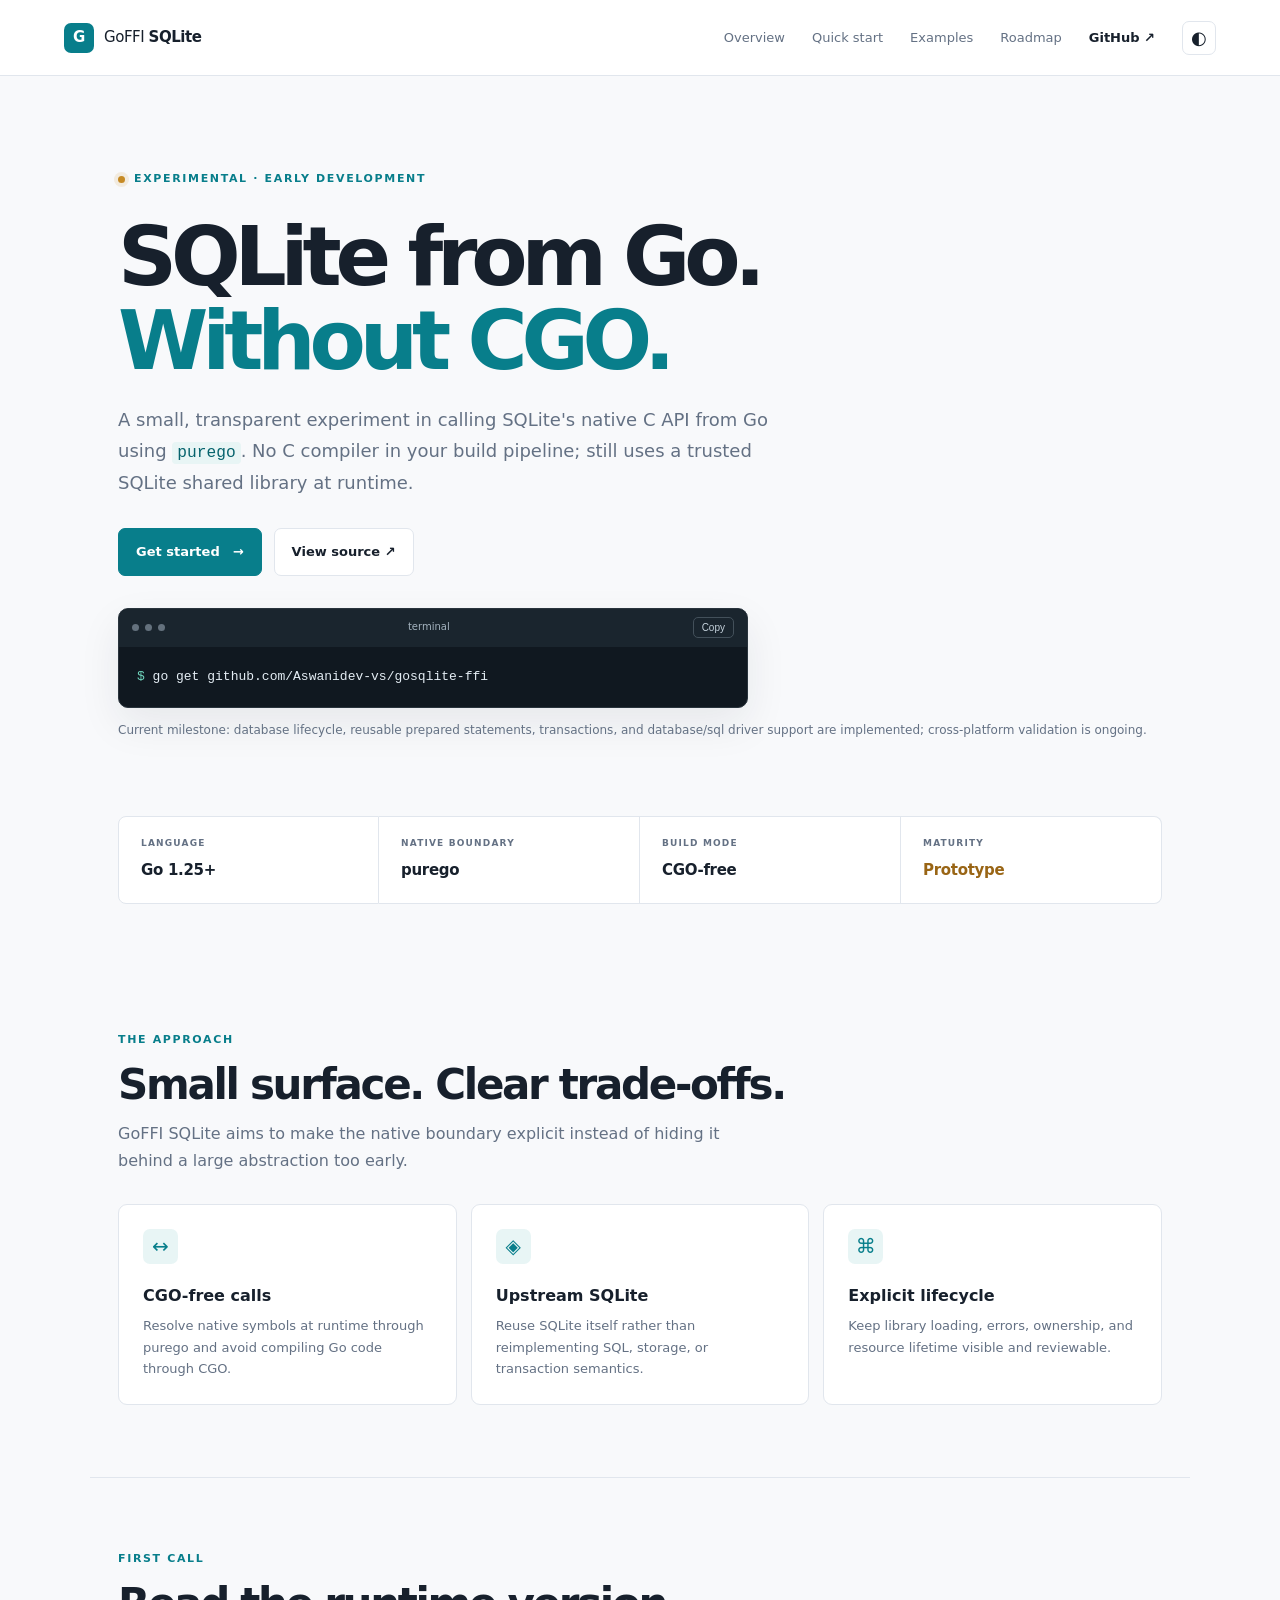
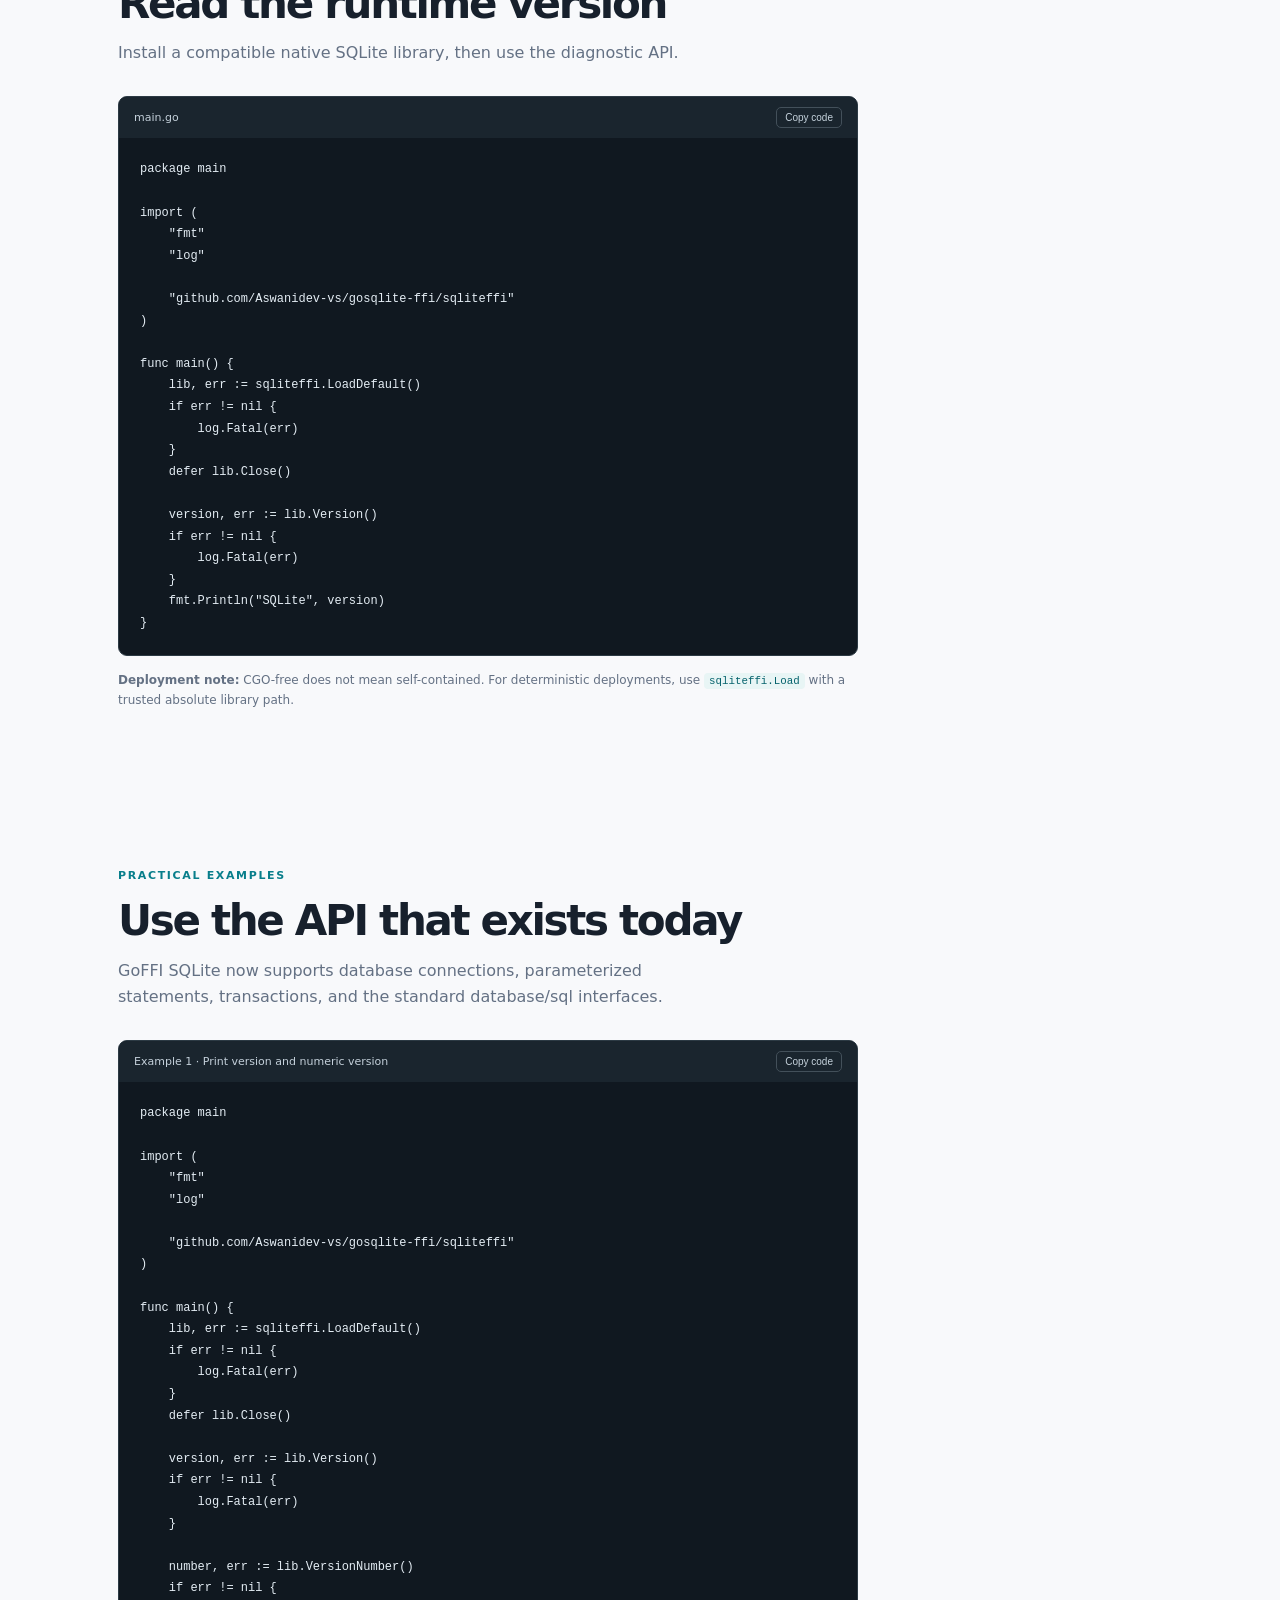
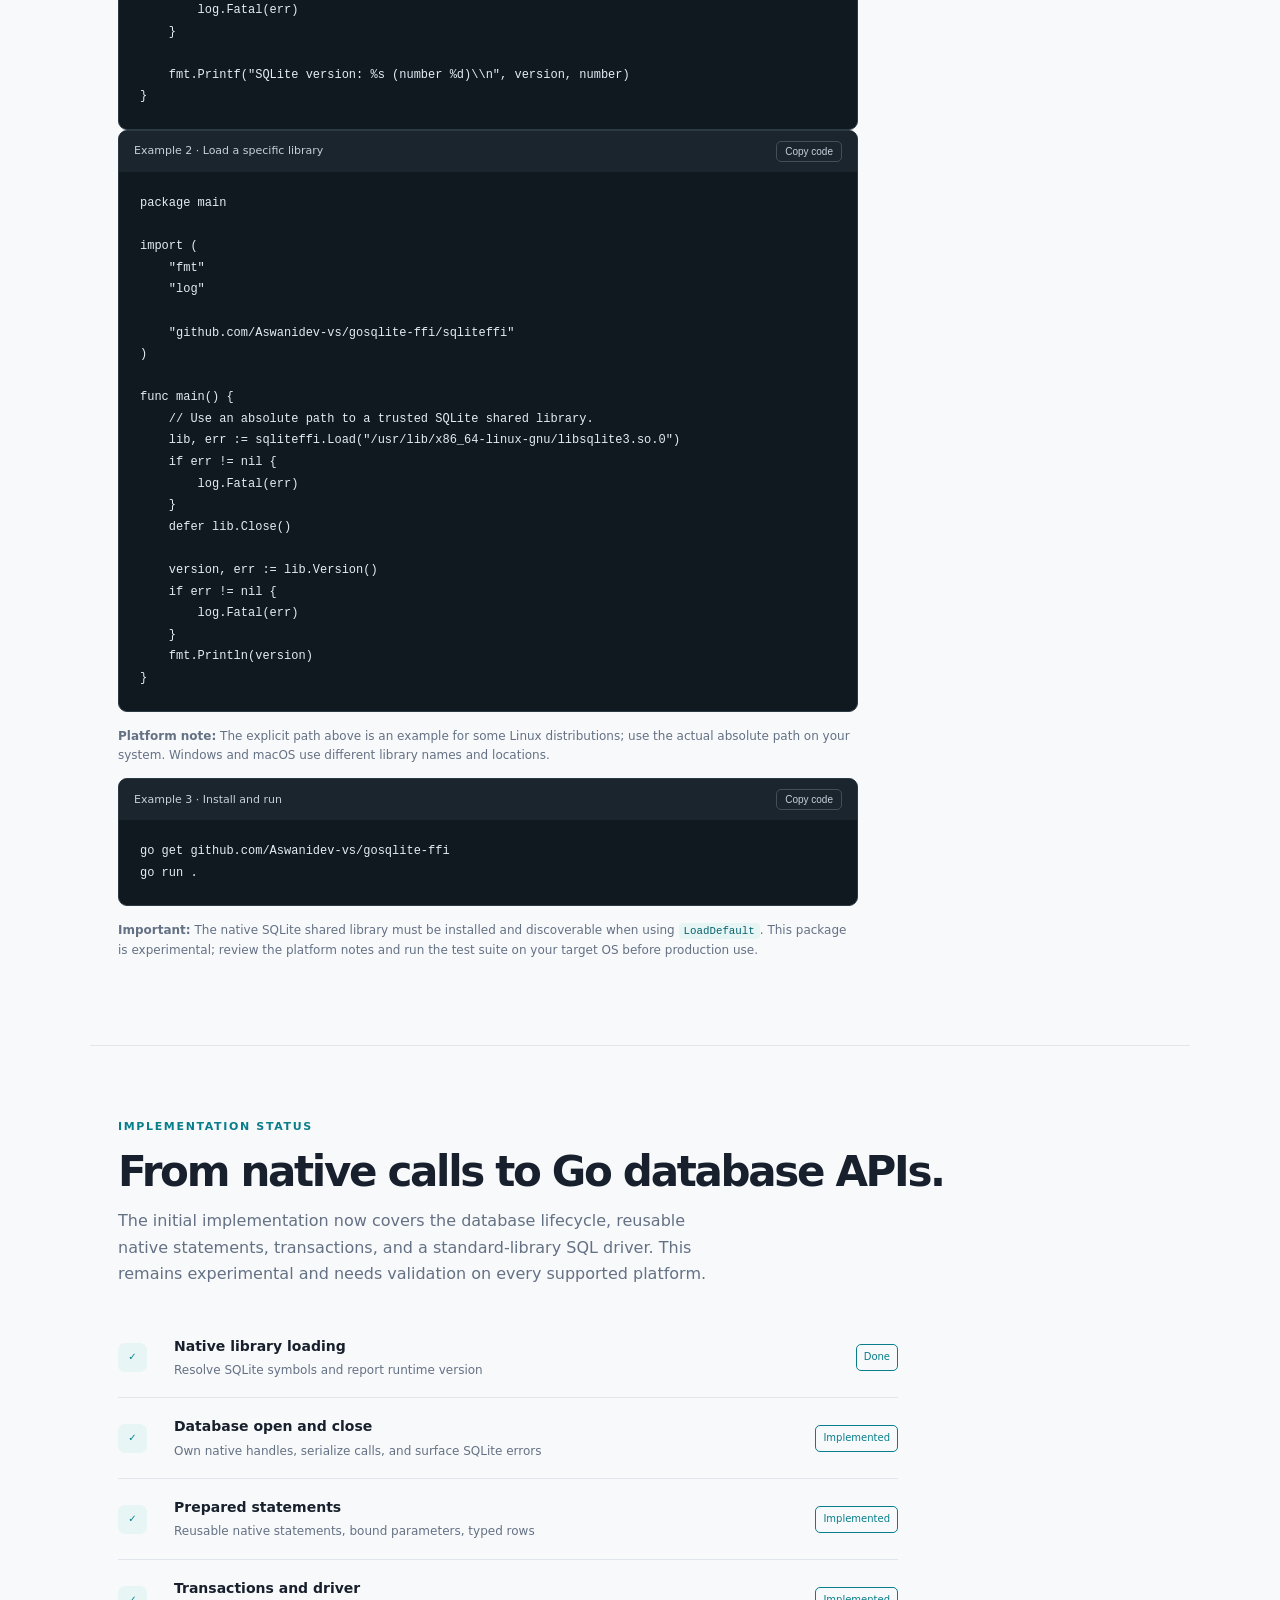
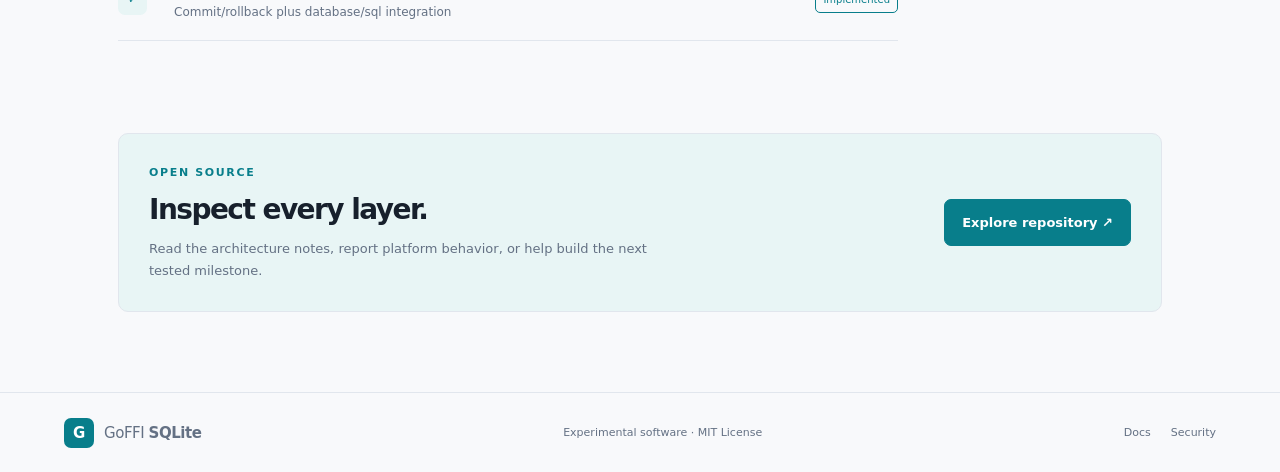
==== site/index.html @ 90146ca8 "docs: update website implementation roadmap" ====
<!doctype html>
<html lang="en">
<head>
  <meta charset="utf-8">
  <meta name="viewport" content="width=device-width, initial-scale=1">
  <meta name="description" content="GoFFI SQLite is an experimental CGO-free Go binding prototype for SQLite's C API using purego.">
  <title>GoFFI SQLite — Native SQLite, without CGO</title>
  <link rel="stylesheet" href="styles.css">
  <script defer src="script.js"></script>
</head>
<body>
  <header class="topbar">
    <a class="brand" href="#" aria-label="GoFFI SQLite home"><span class="brand-mark">G</span><span>GoFFI <b>SQLite</b></span></a>
    <nav aria-label="Main navigation">
      <a href="#features">Overview</a><a href="#quickstart">Quick start</a><a href="#examples">Examples</a><a href="#roadmap">Roadmap</a>
      <a class="nav-github" href="https://github.com/Aswanidev-vs/gosqlite-ffi">GitHub <span aria-hidden="true">↗</span></a>
      <button id="theme-toggle" class="theme-toggle" type="button" aria-label="Toggle theme">◐</button>
    </nav>
  </header>
  <main>
    <section class="hero">
      <div class="eyebrow"><span class="status-dot"></span> EXPERIMENTAL · EARLY DEVELOPMENT</div>
      <h1>SQLite from Go.<br><span>Without CGO.</span></h1>
      <p class="hero-copy">A small, transparent experiment in calling SQLite's native C API from Go using <code>purego</code>. No C compiler in your build pipeline; still uses a trusted SQLite shared library at runtime.</p>
      <div class="hero-actions">
        <a class="button primary" href="#quickstart">Get started <span aria-hidden="true">→</span></a>
        <a class="button secondary" href="https://github.com/Aswanidev-vs/gosqlite-ffi">View source ↗</a>
      </div>
      <div class="terminal" aria-label="Example command"><div class="terminal-head"><span></span><span></span><span></span><label>terminal</label><button id="copy-command" type="button">Copy</button></div><pre><span class="prompt">$</span> go get github.com/Aswanidev-vs/gosqlite-ffi</pre></div>
      <p class="hero-note">Current milestone: database lifecycle, reusable prepared statements, transactions, and database/sql driver support are implemented; cross-platform validation is ongoing.</p>
    </section>
    <section class="metrics" aria-label="Project facts">
      <div><span class="metric-label">LANGUAGE</span><strong>Go 1.25+</strong></div>
      <div><span class="metric-label">NATIVE BOUNDARY</span><strong>purego</strong></div>
      <div><span class="metric-label">BUILD MODE</span><strong>CGO-free</strong></div>
      <div><span class="metric-label">MATURITY</span><strong class="amber">Prototype</strong></div>
    </section>
    <section id="features" class="section">
      <div class="section-kicker">THE APPROACH</div><h2>Small surface. Clear trade-offs.</h2>
      <p class="section-intro">GoFFI SQLite aims to make the native boundary explicit instead of hiding it behind a large abstraction too early.</p>
      <div class="feature-grid">
        <article class="feature"><div class="feature-icon">↔</div><h3>CGO-free calls</h3><p>Resolve native symbols at runtime through purego and avoid compiling Go code through CGO.</p></article>
        <article class="feature"><div class="feature-icon">◈</div><h3>Upstream SQLite</h3><p>Reuse SQLite itself rather than reimplementing SQL, storage, or transaction semantics.</p></article>
        <article class="feature"><div class="feature-icon">⌘</div><h3>Explicit lifecycle</h3><p>Keep library loading, errors, ownership, and resource lifetime visible and reviewable.</p></article>
      </div>
    </section>
    <section id="quickstart" class="section quickstart">
      <div class="section-kicker">FIRST CALL</div><h2>Read the runtime version</h2>
      <p class="section-intro">Install a compatible native SQLite library, then use the diagnostic API.</p>
      <div class="code-card"><div class="code-card-head"><span>main.go</span><button id="copy-example" type="button">Copy code</button></div><pre><code>package main

import (
    "fmt"
    "log"

    "github.com/Aswanidev-vs/gosqlite-ffi/sqliteffi"
)

func main() {
    lib, err := sqliteffi.LoadDefault()
    if err != nil {
        log.Fatal(err)
    }
    defer lib.Close()

    version, err := lib.Version()
    if err != nil {
        log.Fatal(err)
    }
    fmt.Println("SQLite", version)
}</code></pre></div>
      <p class="inline-note"><strong>Deployment note:</strong> CGO-free does not mean self-contained. For deterministic deployments, use <code>sqliteffi.Load</code> with a trusted absolute library path.</p>
    </section>
    <section id="examples" class="section">
      <div class="section-kicker">PRACTICAL EXAMPLES</div><h2>Use the API that exists today</h2>
      <p class="section-intro">GoFFI SQLite now supports database connections, parameterized statements, transactions, and the standard database/sql interfaces.</p>
      <div class="code-card"><div class="code-card-head"><span>Example 1 · Print version and numeric version</span><button class="copy-code" type="button">Copy code</button></div><pre><code>package main

import (
    "fmt"
    "log"

    "github.com/Aswanidev-vs/gosqlite-ffi/sqliteffi"
)

func main() {
    lib, err := sqliteffi.LoadDefault()
    if err != nil {
        log.Fatal(err)
    }
    defer lib.Close()

    version, err := lib.Version()
    if err != nil {
        log.Fatal(err)
    }

    number, err := lib.VersionNumber()
    if err != nil {
        log.Fatal(err)
    }

    fmt.Printf("SQLite version: %s (number %d)\\n", version, number)
}</code></pre></div>
      <div class="code-card"><div class="code-card-head"><span>Example 2 · Load a specific library</span><button class="copy-code" type="button">Copy code</button></div><pre><code>package main

import (
    "fmt"
    "log"

    "github.com/Aswanidev-vs/gosqlite-ffi/sqliteffi"
)

func main() {
    // Use an absolute path to a trusted SQLite shared library.
    lib, err := sqliteffi.Load("/usr/lib/x86_64-linux-gnu/libsqlite3.so.0")
    if err != nil {
        log.Fatal(err)
    }
    defer lib.Close()

    version, err := lib.Version()
    if err != nil {
        log.Fatal(err)
    }
    fmt.Println(version)
}</code></pre></div>
      <p class="inline-note"><strong>Platform note:</strong> The explicit path above is an example for some Linux distributions; use the actual absolute path on your system. Windows and macOS use different library names and locations.</p>
      <div class="code-card"><div class="code-card-head"><span>Example 3 · Install and run</span><button class="copy-code" type="button">Copy code</button></div><pre><code>go get github.com/Aswanidev-vs/gosqlite-ffi
go run .</code></pre></div>
      <p class="inline-note"><strong>Important:</strong> The native SQLite shared library must be installed and discoverable when using <code>LoadDefault</code>. This package is experimental; review the platform notes and run the test suite on your target OS before production use.</p>
    </section>
    <section id="roadmap" class="section roadmap">
      <div class="section-kicker">IMPLEMENTATION STATUS</div><h2>From native calls to Go database APIs.</h2>
      <p class="section-intro">The initial implementation now covers the database lifecycle, reusable native statements, transactions, and a standard-library SQL driver. This remains experimental and needs validation on every supported platform.</p>
      <ul class="roadmap-list">
        <li class="done"><span>✓</span><div><strong>Native library loading</strong><small>Resolve SQLite symbols and report runtime version</small></div><em>Done</em></li>
        <li class="done"><span>✓</span><div><strong>Database open and close</strong><small>Own native handles, serialize calls, and surface SQLite errors</small></div><em>Implemented</em></li>
        <li class="done"><span>✓</span><div><strong>Prepared statements</strong><small>Reusable native statements, bound parameters, typed rows</small></div><em>Implemented</em></li>
        <li class="done"><span>✓</span><div><strong>Transactions and driver</strong><small>Commit/rollback plus database/sql integration</small></div><em>Implemented</em></li>
      </ul>
    </section>
    <section class="callout"><div><div class="section-kicker">OPEN SOURCE</div><h2>Inspect every layer.</h2><p>Read the architecture notes, report platform behavior, or help build the next tested milestone.</p></div><a class="button primary" href="https://github.com/Aswanidev-vs/gosqlite-ffi">Explore repository ↗</a></section>
  </main>
  <footer><a class="brand" href="#"><span class="brand-mark">G</span><span>GoFFI <b>SQLite</b></span></a><span>Experimental software · MIT License</span><div><a href="https://github.com/Aswanidev-vs/gosqlite-ffi/blob/main/README.md">Docs</a><a href="https://github.com/Aswanidev-vs/gosqlite-ffi/blob/main/SECURITY.md">Security</a></div></footer>
</body>
</html>
---- site/styles.css ----
:root{color-scheme:light;--bg:#f8f9fb;--surface:#fff;--ink:#17202c;--muted:#647184;--line:#e1e6ed;--accent:#087e8b;--accent-strong:#06636d;--soft:#e8f5f5;--code:#101820;--code-ink:#e4edf4;--amber:#996515;--shadow:0 16px 42px rgba(20,39,56,.08)}:root[data-theme=dark]{color-scheme:dark;--bg:#11171c;--surface:#182128;--ink:#e9f0f5;--muted:#a2b0bc;--line:#2c3a44;--accent:#59c2ca;--accent-strong:#8de0e3;--soft:#20383c;--code:#090e12;--code-ink:#e4edf4;--amber:#f1c36a;--shadow:0 16px 42px rgba(0,0,0,.2)}*{box-sizing:border-box}html{scroll-behavior:smooth;scroll-padding-top:90px}body{margin:0;background:var(--bg);color:var(--ink);font:16px/1.65 Inter,ui-sans-serif,system-ui,-apple-system,BlinkMacSystemFont,"Segoe UI",sans-serif}a{color:inherit;text-decoration:none}.topbar{height:76px;display:flex;align-items:center;justify-content:space-between;gap:24px;padding:0 max(5vw,24px);border-bottom:1px solid var(--line);background:var(--surface)}.brand{display:inline-flex;align-items:center;gap:10px;font-size:15px;letter-spacing:-.03em}.brand b{font-weight:750}.brand-mark{display:grid;place-items:center;width:30px;height:30px;background:var(--accent);color:white;border-radius:7px;font-weight:800}.topbar nav{display:flex;align-items:center;gap:27px;font-size:13px;color:var(--muted)}.topbar nav a:hover,footer a:hover{color:var(--accent)}.nav-github{color:var(--ink);font-weight:650}.theme-toggle{width:34px;height:34px;border:1px solid var(--line);border-radius:7px;background:var(--surface);color:var(--ink);font-size:18px;cursor:pointer}.hero{max-width:1100px;margin:auto;padding:94px 28px 64px}.eyebrow,.section-kicker{font-size:11px;letter-spacing:.15em;font-weight:800;color:var(--accent)}.eyebrow{display:flex;align-items:center;gap:9px}.status-dot{width:7px;height:7px;border-radius:50%;background:#c68a24;box-shadow:0 0 0 4px rgba(198,138,36,.13)}h1{font-size:clamp(48px,7vw,82px);line-height:1.02;letter-spacing:-.075em;margin:27px 0 23px;font-weight:780}h1 span{color:var(--accent)}.hero-copy{max-width:660px;color:var(--muted);font-size:18px;line-height:1.7}.hero-copy code,.hero-note code,.inline-note code{font-size:.9em;background:var(--soft);padding:2px 5px;border-radius:4px;color:var(--accent-strong)}.hero-actions{display:flex;gap:12px;margin:30px 0 32px;flex-wrap:wrap}.button{display:inline-flex;align-items:center;justify-content:center;gap:13px;padding:12px 17px;border-radius:7px;font-size:13px;font-weight:700;border:1px solid var(--line)}.primary{background:var(--accent);border-color:var(--accent);color:#fff}.primary:hover{background:var(--accent-strong)}.secondary{background:var(--surface)}.terminal{max-width:630px;border:1px solid #29343d;border-radius:10px;overflow:hidden;background:var(--code);box-shadow:var(--shadow)}.terminal-head{height:38px;background:#1a252e;display:flex;align-items:center;gap:6px;padding:0 13px}.terminal-head>span{width:7px;height:7px;border-radius:50%;background:#64717d}.terminal-head label{font-size:10px;color:#a4b3bf;margin:auto}.terminal-head button,.code-card-head button{border:1px solid #43505a;background:transparent;color:#c5d2dc;border-radius:5px;padding:4px 8px;font-size:10px;cursor:pointer}.terminal pre{margin:0;padding:19px 18px;color:var(--code-ink);font:13px/1.7 ui-monospace,SFMono-Regular,Menlo,monospace;white-space:pre-wrap}.prompt{color:#70d5bd}.hero-note{color:var(--muted);font-size:12px;margin-top:13px}.metrics{max-width:1100px;margin:0 auto;padding:0 28px 55px;display:grid;grid-template-columns:repeat(4,1fr)}.metrics>div{padding:19px 22px;border-top:1px solid var(--line);border-bottom:1px solid var(--line);border-right:1px solid var(--line);background:var(--surface)}.metrics>div:first-child{border-left:1px solid var(--line);border-radius:8px 0 0 8px}.metrics>div:last-child{border-radius:0 8px 8px 0}.metric-label{display:block;font-size:9px;letter-spacing:.13em;color:var(--muted);font-weight:800;margin-bottom:6px}.metrics strong{font-size:15px;letter-spacing:-.02em}.metrics .amber{color:var(--amber)}.section{max-width:1100px;margin:auto;padding:72px 28px}.section h2,.callout h2{font-size:clamp(30px,4vw,42px);line-height:1.15;letter-spacing:-.055em;margin:12px 0}.section-intro{max-width:620px;color:var(--muted);margin:0 0 30px}.feature-grid{display:grid;grid-template-columns:repeat(3,1fr);gap:14px;margin-top:30px}.feature{border:1px solid var(--line);border-radius:9px;padding:24px;background:var(--surface)}.feature-icon{width:35px;height:35px;display:grid;place-items:center;background:var(--soft);color:var(--accent);border-radius:7px;font-size:20px}.feature h3{font-size:16px;margin:19px 0 6px}.feature p{font-size:13px;color:var(--muted);margin:0}.quickstart{border-top:1px solid var(--line)}.code-card{border:1px solid #2c3a44;border-radius:9px;overflow:hidden;background:var(--code);max-width:740px}.code-card-head{display:flex;justify-content:space-between;align-items:center;padding:10px 15px;background:#1a252e;color:#c4d0da;font-size:11px}.code-card pre{overflow:auto;margin:0;padding:21px;color:var(--code-ink);font:12px/1.8 ui-monospace,SFMono-Regular,Menlo,monospace}.inline-note{max-width:740px;color:var(--muted);font-size:12px;margin-top:15px}.roadmap{border-top:1px solid var(--line)}.roadmap-list{list-style:none;margin:28px 0 0;padding:0;max-width:780px}.roadmap-list li{display:grid;grid-template-columns:42px 1fr auto;align-items:center;gap:14px;padding:17px 0;border-bottom:1px solid var(--line)}.roadmap-list li>span{display:grid;place-items:center;width:29px;height:29px;border:1px solid var(--line);border-radius:7px;color:var(--muted);font-size:10px;font-weight:800}.roadmap-list .done>span{background:var(--soft);color:var(--accent);border-color:transparent}.roadmap-list strong{display:block;font-size:14px}.roadmap-list small{display:block;color:var(--muted);font-size:12px;margin-top:3px}.roadmap-list em{font-size:10px;font-style:normal;color:var(--muted);border:1px solid var(--line);padding:4px 7px;border-radius:5px}.roadmap-list .done em{color:var(--accent);border-color:var(--accent)}.callout{max-width:1044px;margin:20px auto 80px;padding:30px;background:var(--soft);border:1px solid var(--line);border-radius:10px;display:flex;align-items:center;justify-content:space-between;gap:24px}.callout h2{font-size:28px}.callout p{color:var(--muted);font-size:13px;margin:0;max-width:520px}footer{border-top:1px solid var(--line);padding:25px max(5vw,24px);display:flex;align-items:center;justify-content:space-between;gap:20px;color:var(--muted);font-size:11px}footer>div{display:flex;gap:20px}@media(max-width:720px){.topbar{height:auto;min-height:68px;padding:14px 20px;align-items:flex-start}.topbar nav{gap:13px;flex-wrap:wrap;justify-content:flex-end;font-size:11px}.topbar nav a:nth-child(1),.topbar nav a:nth-child(3){display:none}.hero{padding:70px 22px 45px}.hero-copy{font-size:16px}.metrics{grid-template-columns:repeat(2,1fr);padding:0 22px 30px}.metrics>div,.metrics>div:first-child,.metrics>div:last-child{border:1px solid var(--line);border-radius:0}.metrics>div:first-child{border-radius:8px 0 0 0}.metrics>div:nth-child(2){border-radius:0 8px 0 0}.metrics>div:nth-child(3){border-radius:0 0 0 8px}.metrics>div:last-child{border-radius:0 0 8px 0}.section{padding:55px 22px}.feature-grid{grid-template-columns:1fr}.callout{margin:10px 22px 55px;align-items:flex-start;flex-direction:column}footer{flex-wrap:wrap}.roadmap-list li{grid-template-columns:34px 1fr auto;gap:9px}}@media(prefers-reduced-motion:reduce){html{scroll-behavior:auto}*{animation:none!important;transition:none!important}}
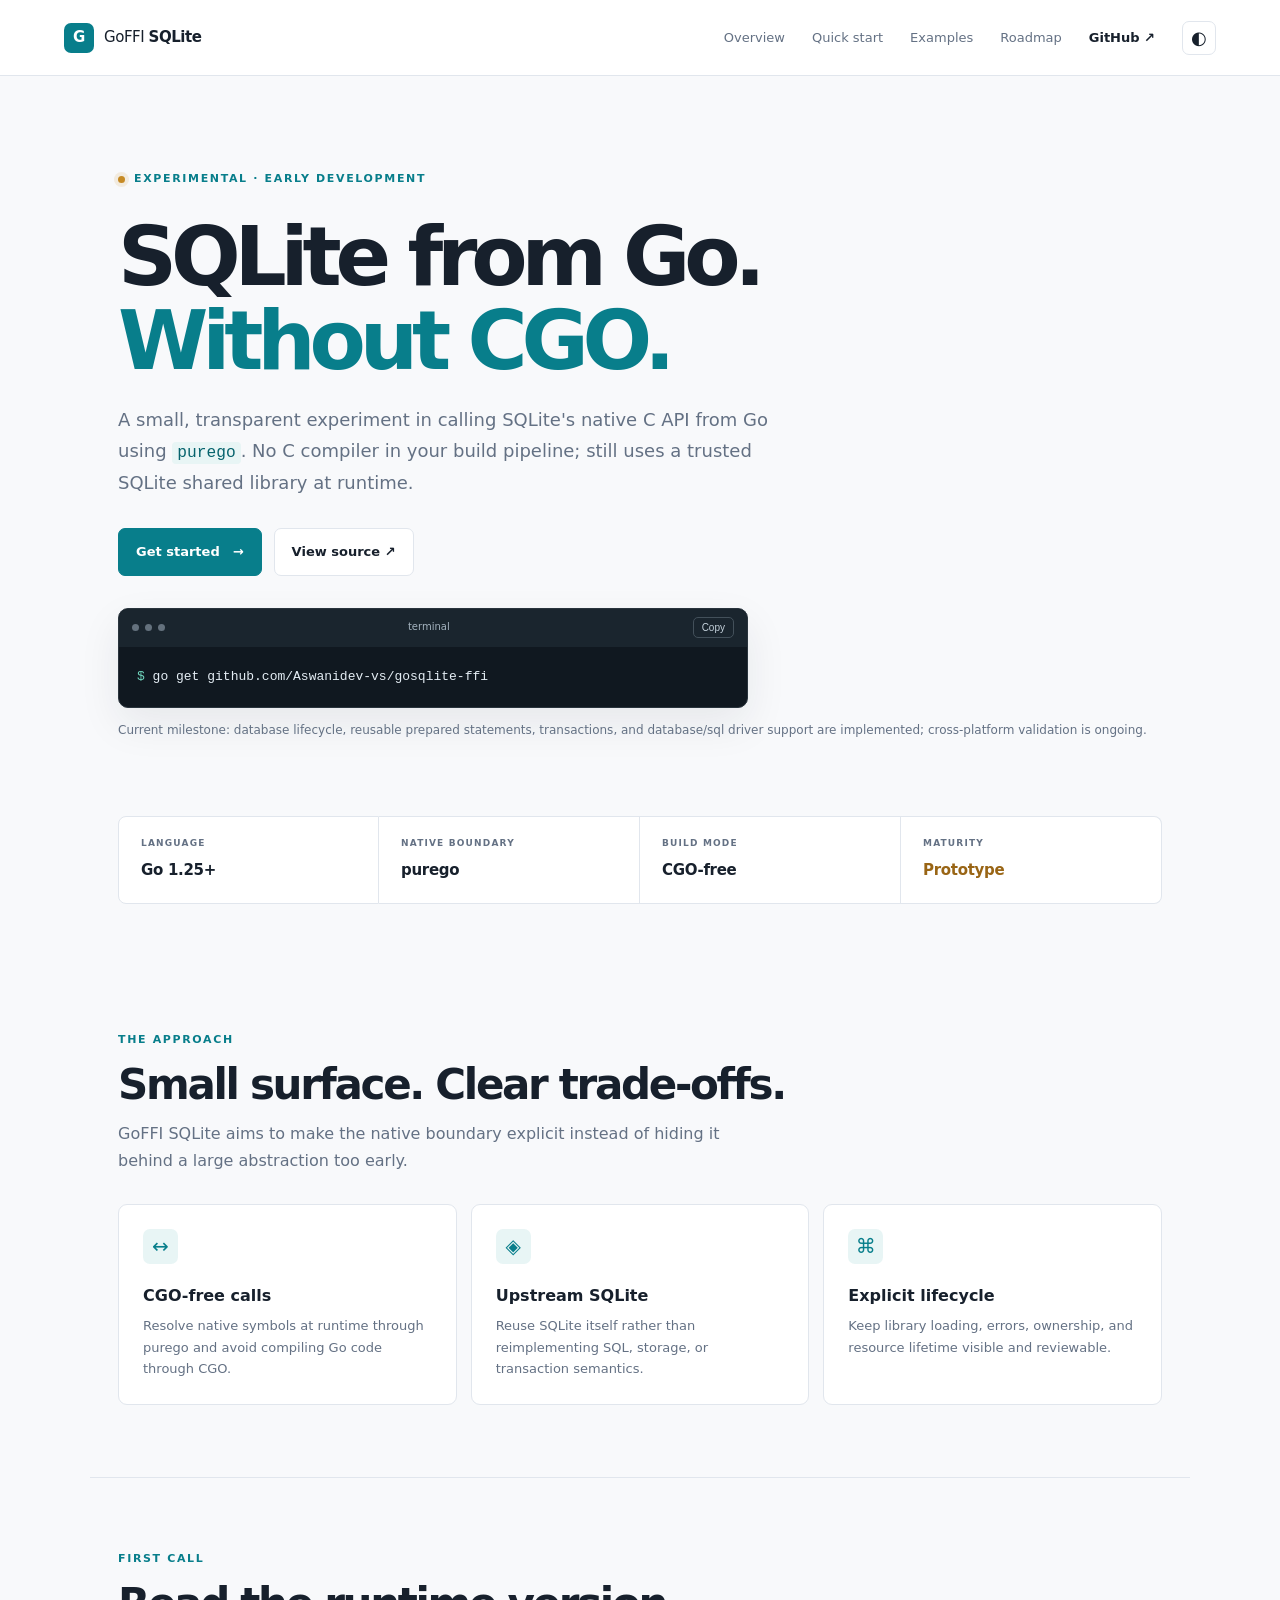
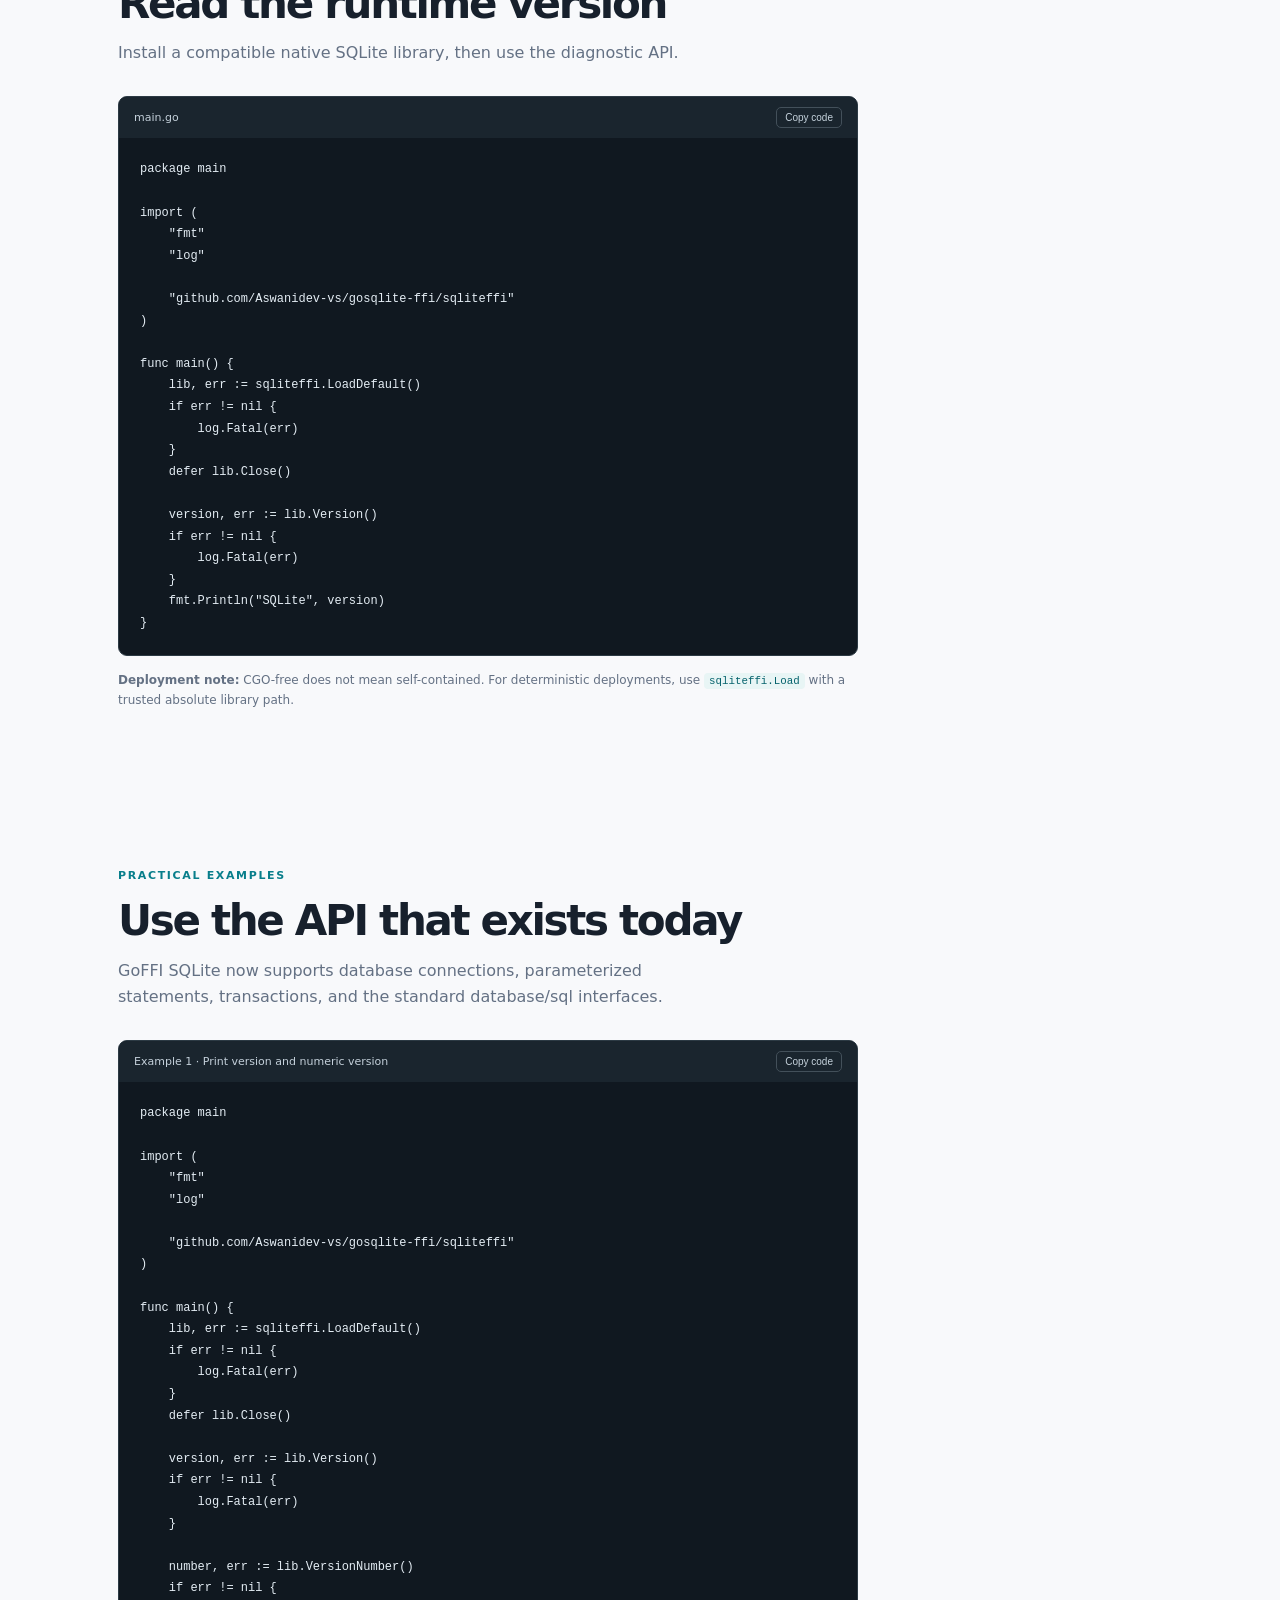
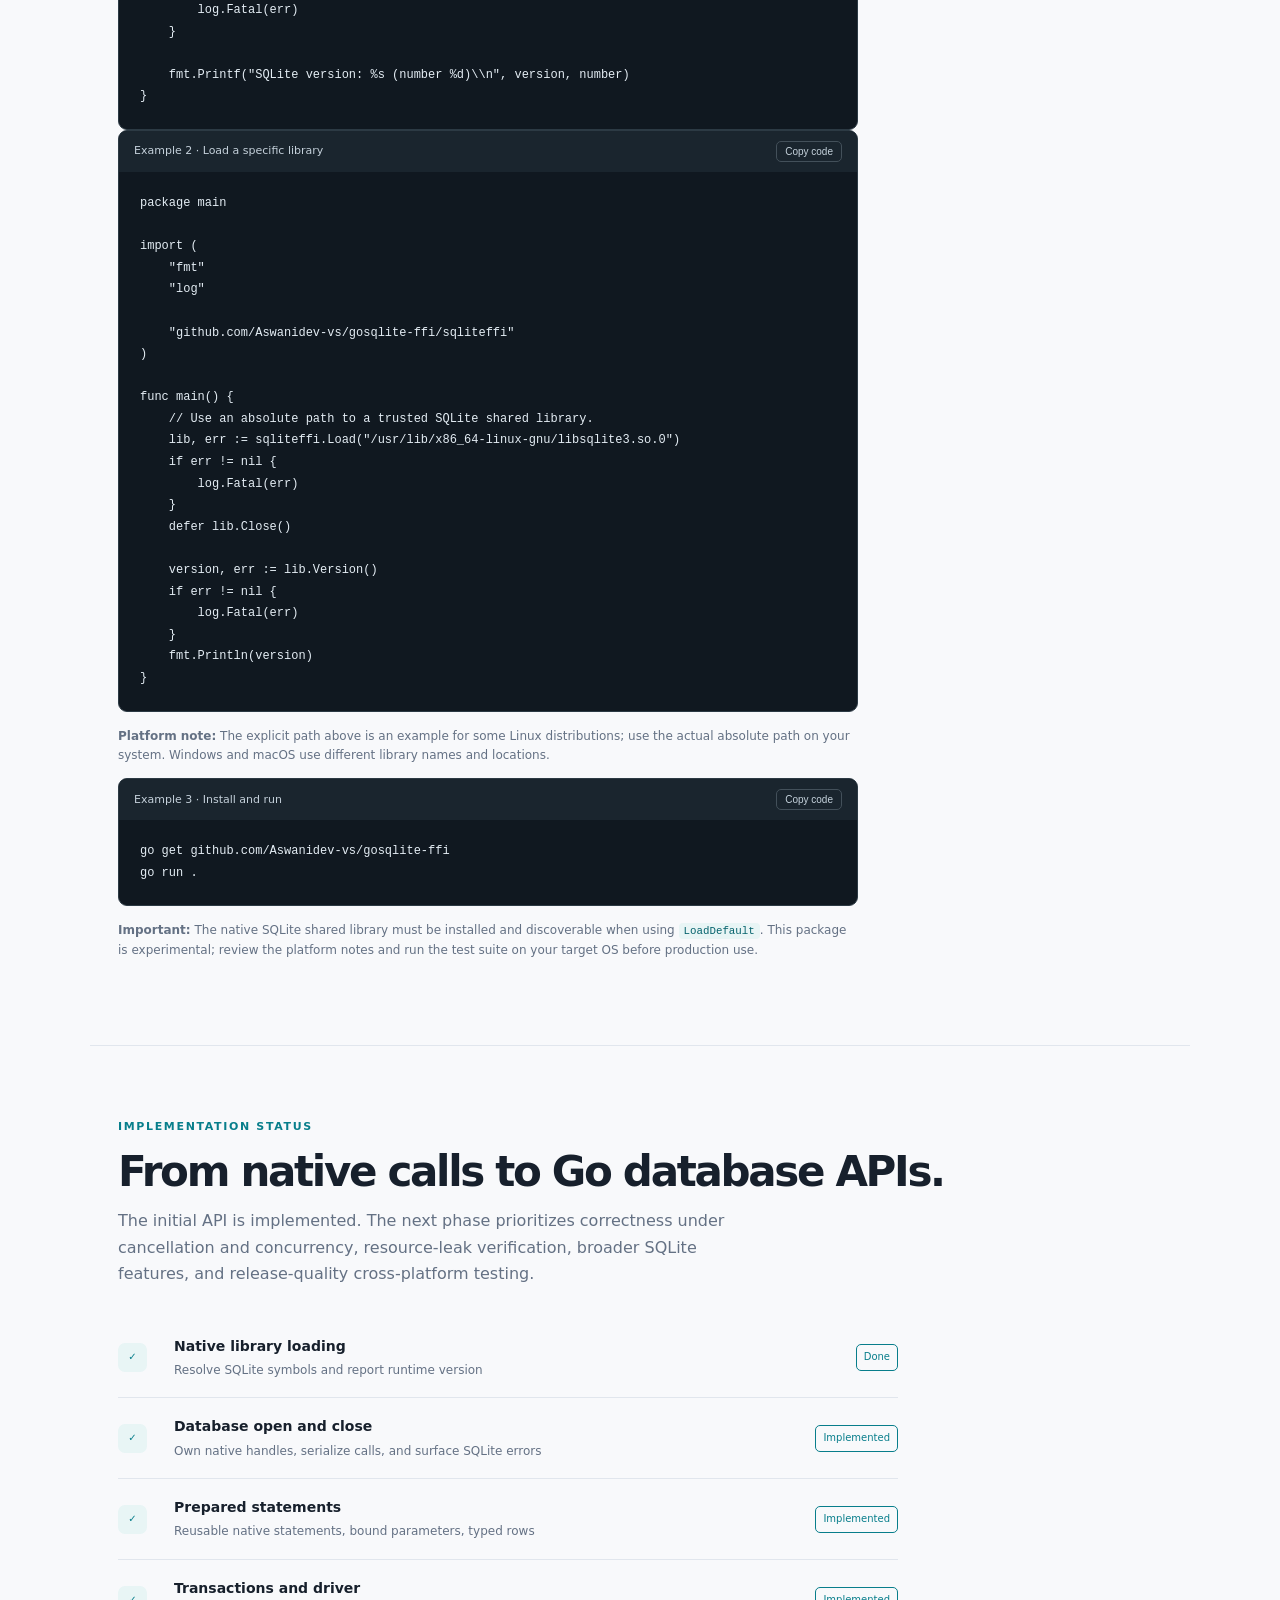
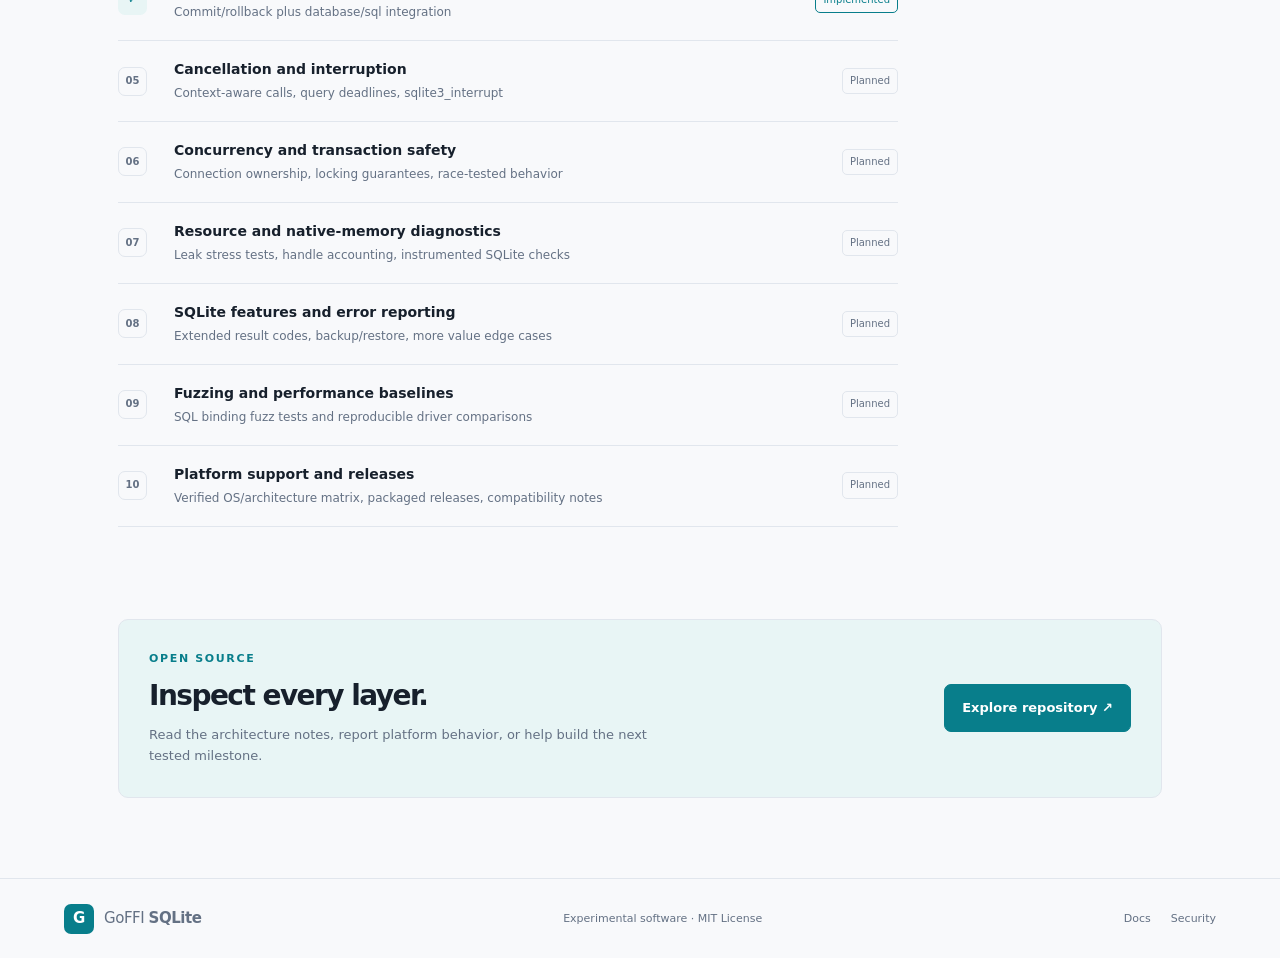
==== commit c1e17f74: "docs: publish future implementation roadmap" ====
--- a/site/index.html
+++ b/site/index.html
@@ -132,12 +132,18 @@
     </section>
     <section id="roadmap" class="section roadmap">
       <div class="section-kicker">IMPLEMENTATION STATUS</div><h2>From native calls to Go database APIs.</h2>
-      <p class="section-intro">The initial implementation now covers the database lifecycle, reusable native statements, transactions, and a standard-library SQL driver. This remains experimental and needs validation on every supported platform.</p>
+      <p class="section-intro">The initial API is implemented. The next phase prioritizes correctness under cancellation and concurrency, resource-leak verification, broader SQLite features, and release-quality cross-platform testing.</p>
       <ul class="roadmap-list">
         <li class="done"><span>✓</span><div><strong>Native library loading</strong><small>Resolve SQLite symbols and report runtime version</small></div><em>Done</em></li>
         <li class="done"><span>✓</span><div><strong>Database open and close</strong><small>Own native handles, serialize calls, and surface SQLite errors</small></div><em>Implemented</em></li>
         <li class="done"><span>✓</span><div><strong>Prepared statements</strong><small>Reusable native statements, bound parameters, typed rows</small></div><em>Implemented</em></li>
         <li class="done"><span>✓</span><div><strong>Transactions and driver</strong><small>Commit/rollback plus database/sql integration</small></div><em>Implemented</em></li>
+        <li><span>05</span><div><strong>Cancellation and interruption</strong><small>Context-aware calls, query deadlines, sqlite3_interrupt</small></div><em>Planned</em></li>
+        <li><span>06</span><div><strong>Concurrency and transaction safety</strong><small>Connection ownership, locking guarantees, race-tested behavior</small></div><em>Planned</em></li>
+        <li><span>07</span><div><strong>Resource and native-memory diagnostics</strong><small>Leak stress tests, handle accounting, instrumented SQLite checks</small></div><em>Planned</em></li>
+        <li><span>08</span><div><strong>SQLite features and error reporting</strong><small>Extended result codes, backup/restore, more value edge cases</small></div><em>Planned</em></li>
+        <li><span>09</span><div><strong>Fuzzing and performance baselines</strong><small>SQL binding fuzz tests and reproducible driver comparisons</small></div><em>Planned</em></li>
+        <li><span>10</span><div><strong>Platform support and releases</strong><small>Verified OS/architecture matrix, packaged releases, compatibility notes</small></div><em>Planned</em></li>
       </ul>
     </section>
     <section class="callout"><div><div class="section-kicker">OPEN SOURCE</div><h2>Inspect every layer.</h2><p>Read the architecture notes, report platform behavior, or help build the next tested milestone.</p></div><a class="button primary" href="https://github.com/Aswanidev-vs/gosqlite-ffi">Explore repository ↗</a></section>
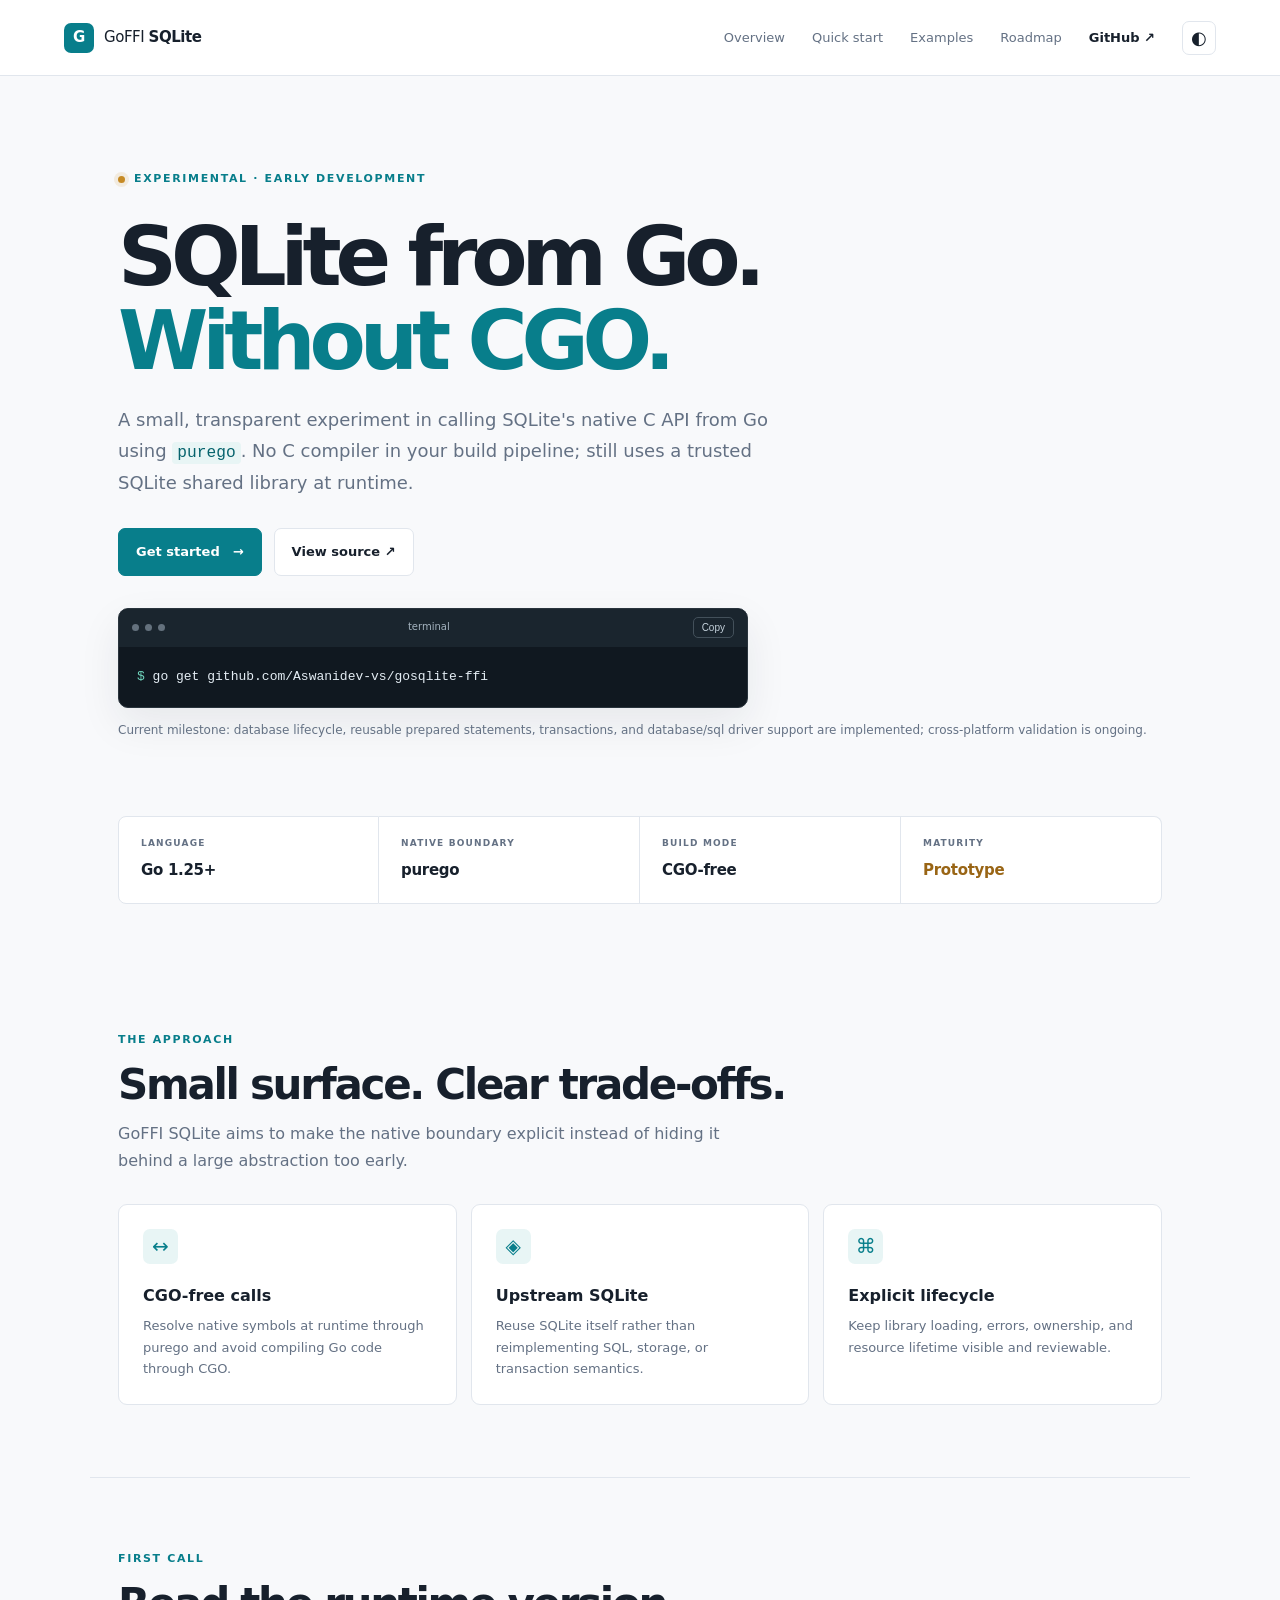
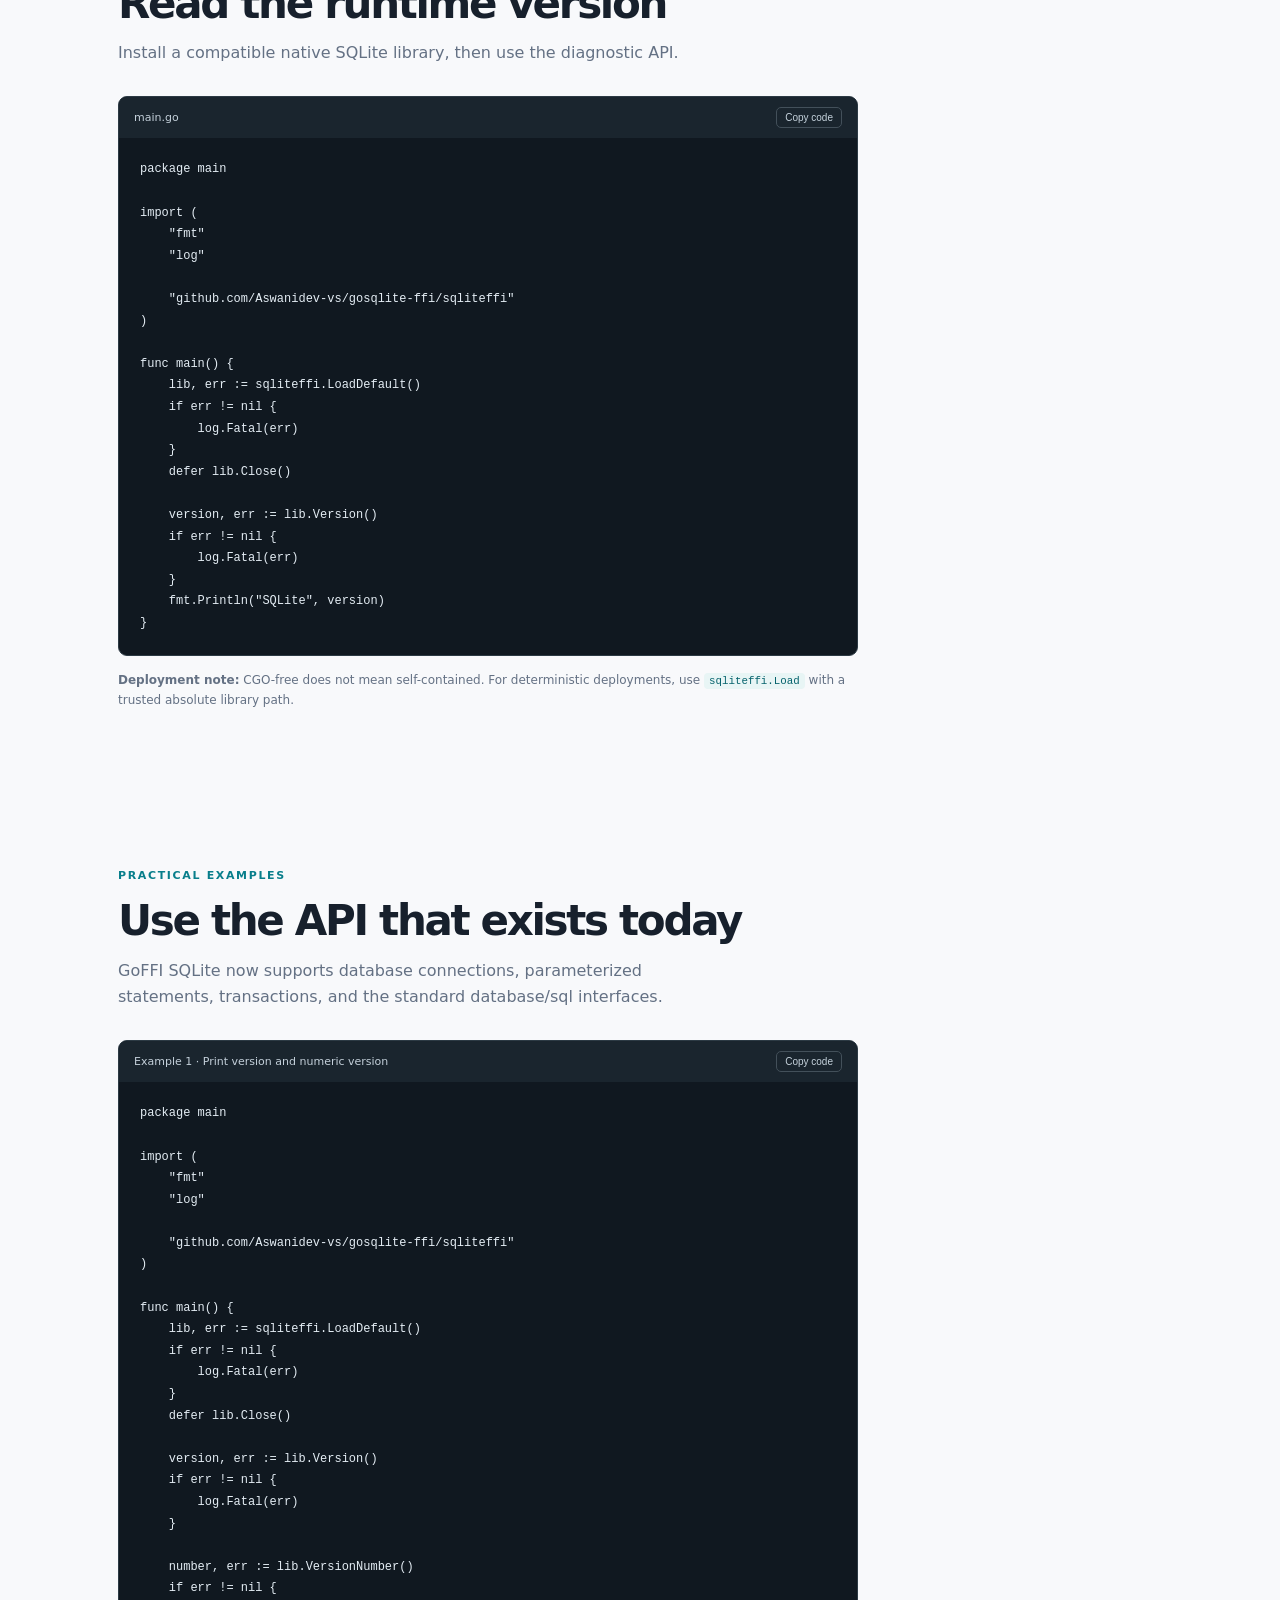
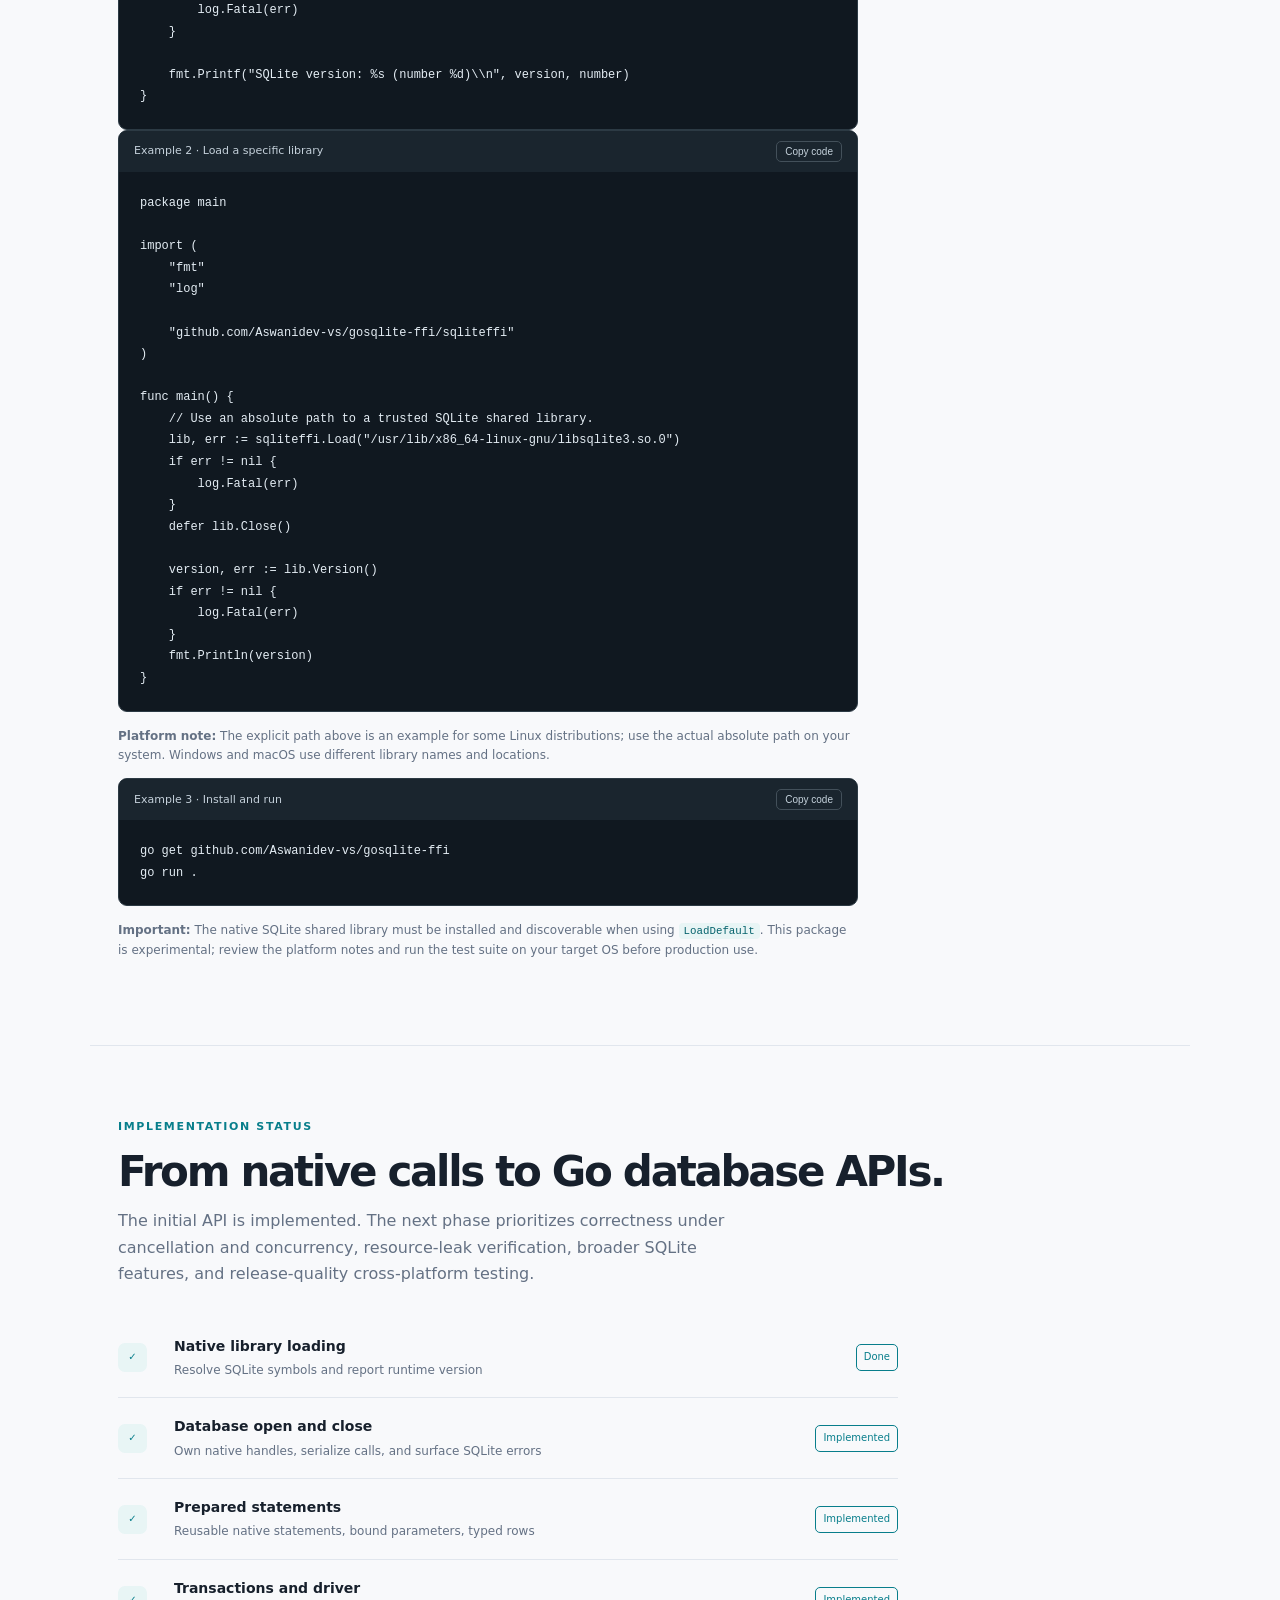
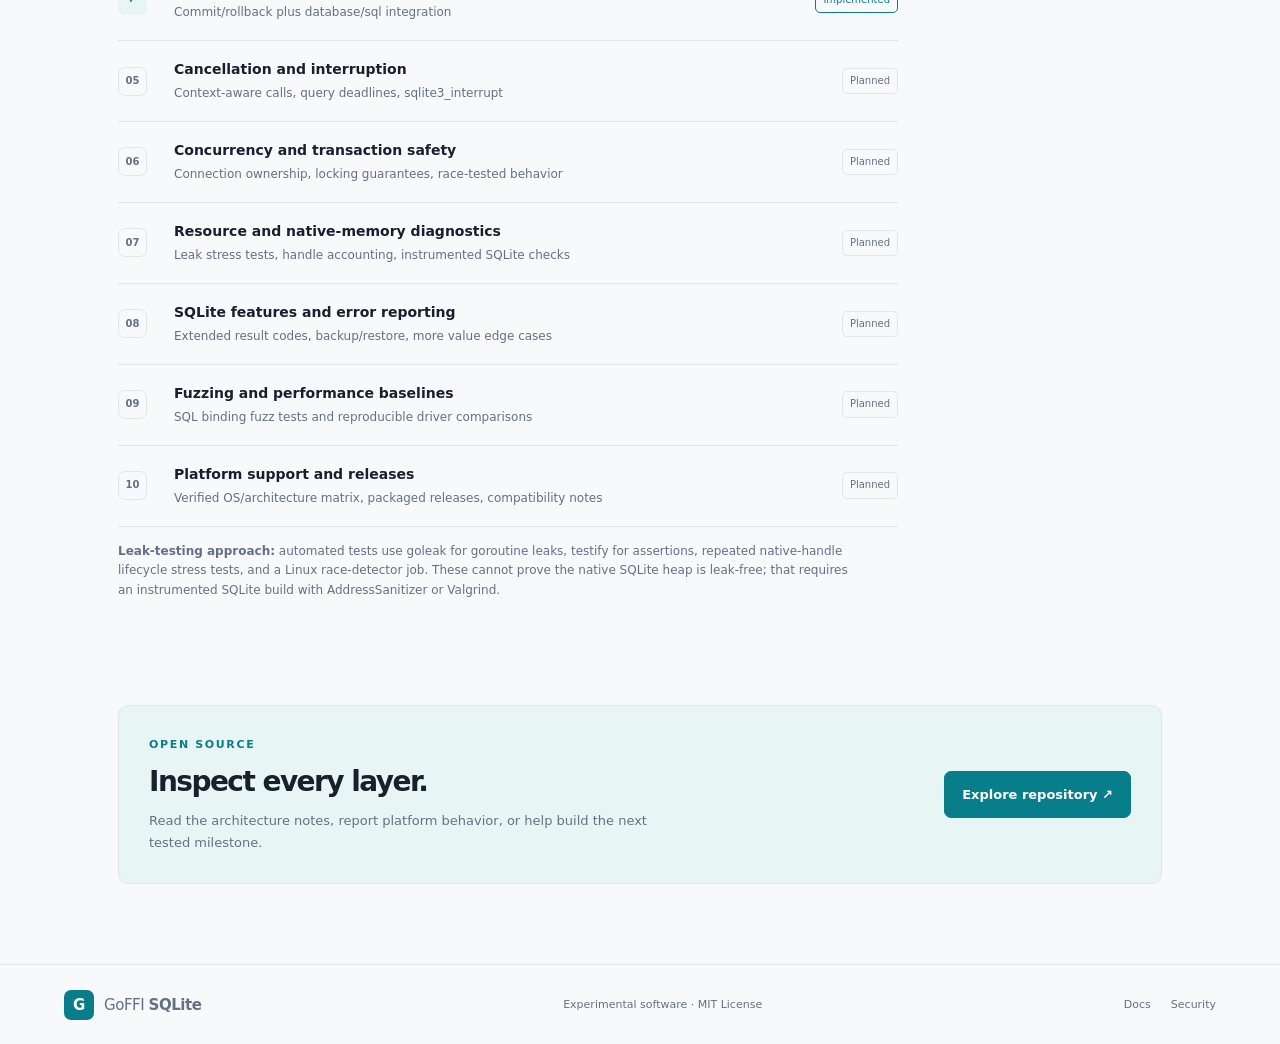
==== commit 10a6e119: "docs: explain resource leak testing strategy" ====
--- a/site/index.html
+++ b/site/index.html
@@ -145,6 +145,7 @@
         <li><span>09</span><div><strong>Fuzzing and performance baselines</strong><small>SQL binding fuzz tests and reproducible driver comparisons</small></div><em>Planned</em></li>
         <li><span>10</span><div><strong>Platform support and releases</strong><small>Verified OS/architecture matrix, packaged releases, compatibility notes</small></div><em>Planned</em></li>
       </ul>
+      <p class="inline-note"><strong>Leak-testing approach:</strong> automated tests use goleak for goroutine leaks, testify for assertions, repeated native-handle lifecycle stress tests, and a Linux race-detector job. These cannot prove the native SQLite heap is leak-free; that requires an instrumented SQLite build with AddressSanitizer or Valgrind.</p>
     </section>
     <section class="callout"><div><div class="section-kicker">OPEN SOURCE</div><h2>Inspect every layer.</h2><p>Read the architecture notes, report platform behavior, or help build the next tested milestone.</p></div><a class="button primary" href="https://github.com/Aswanidev-vs/gosqlite-ffi">Explore repository ↗</a></section>
   </main>
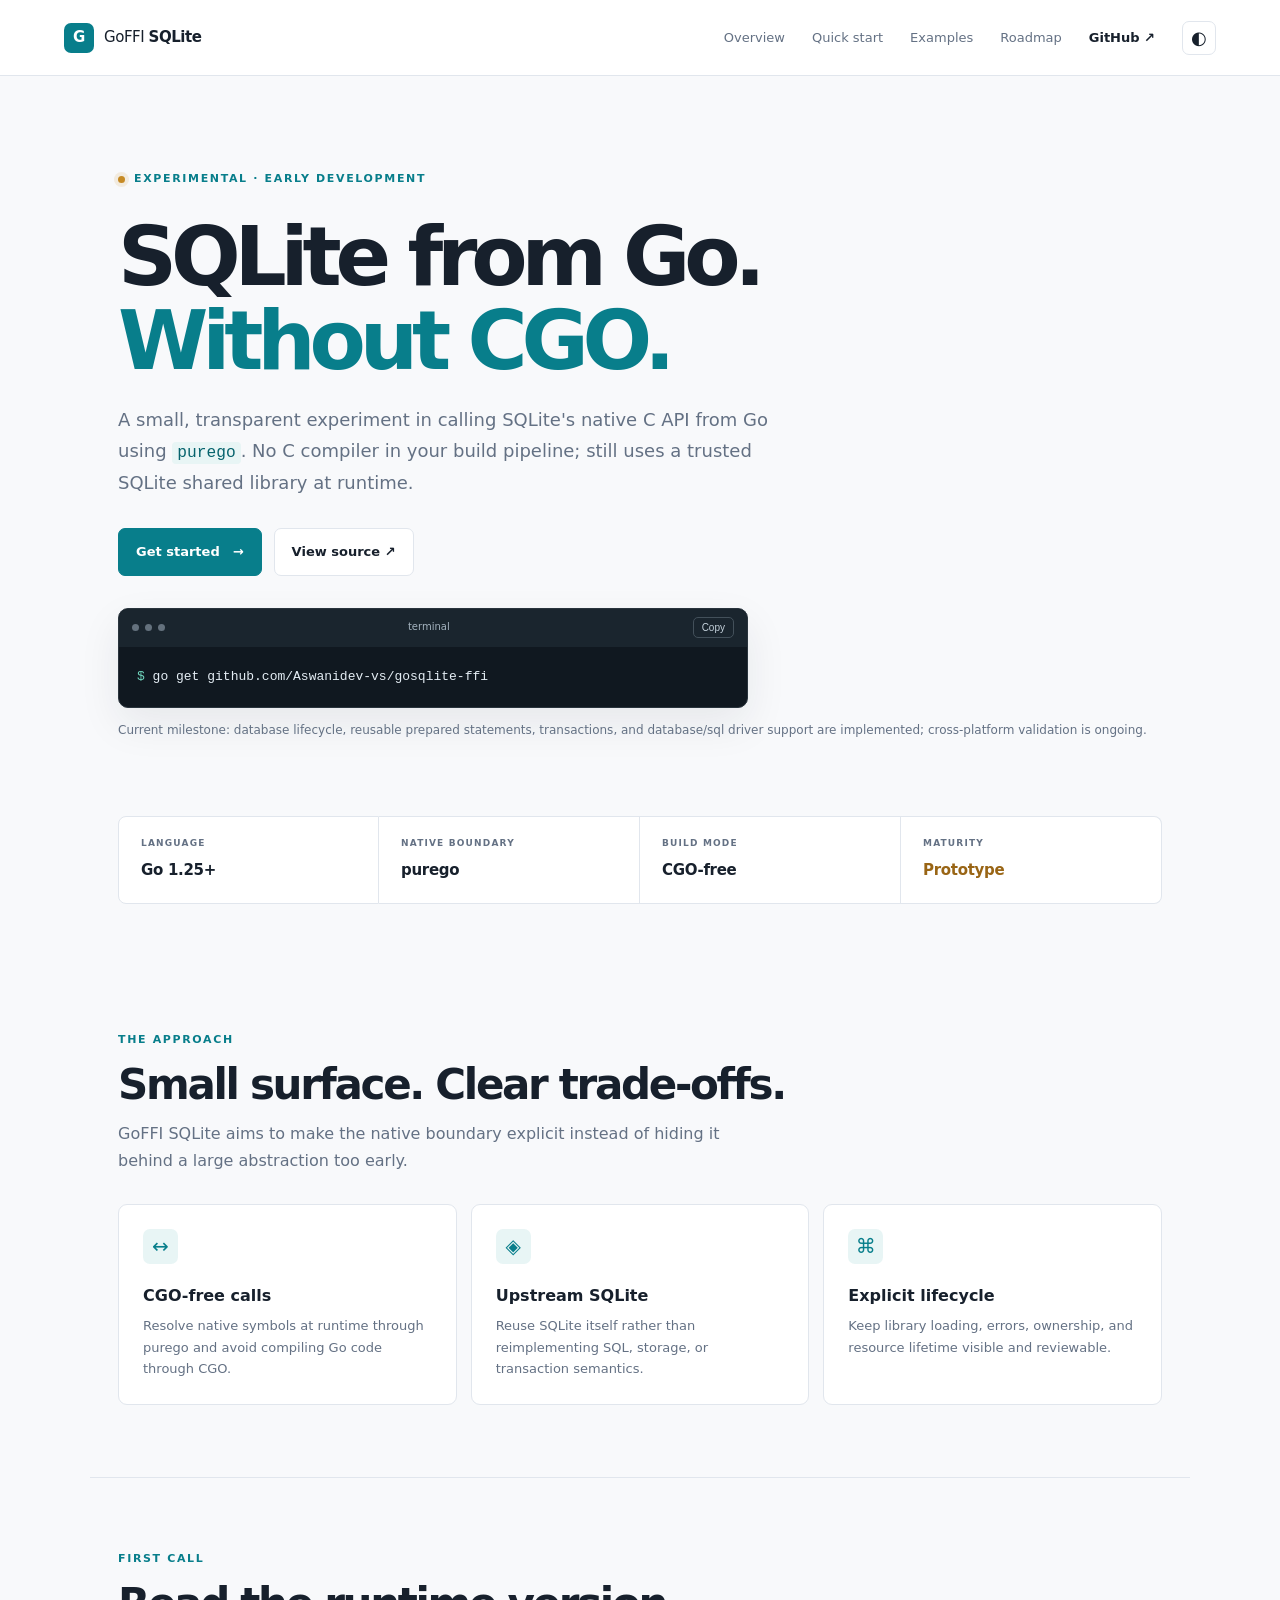
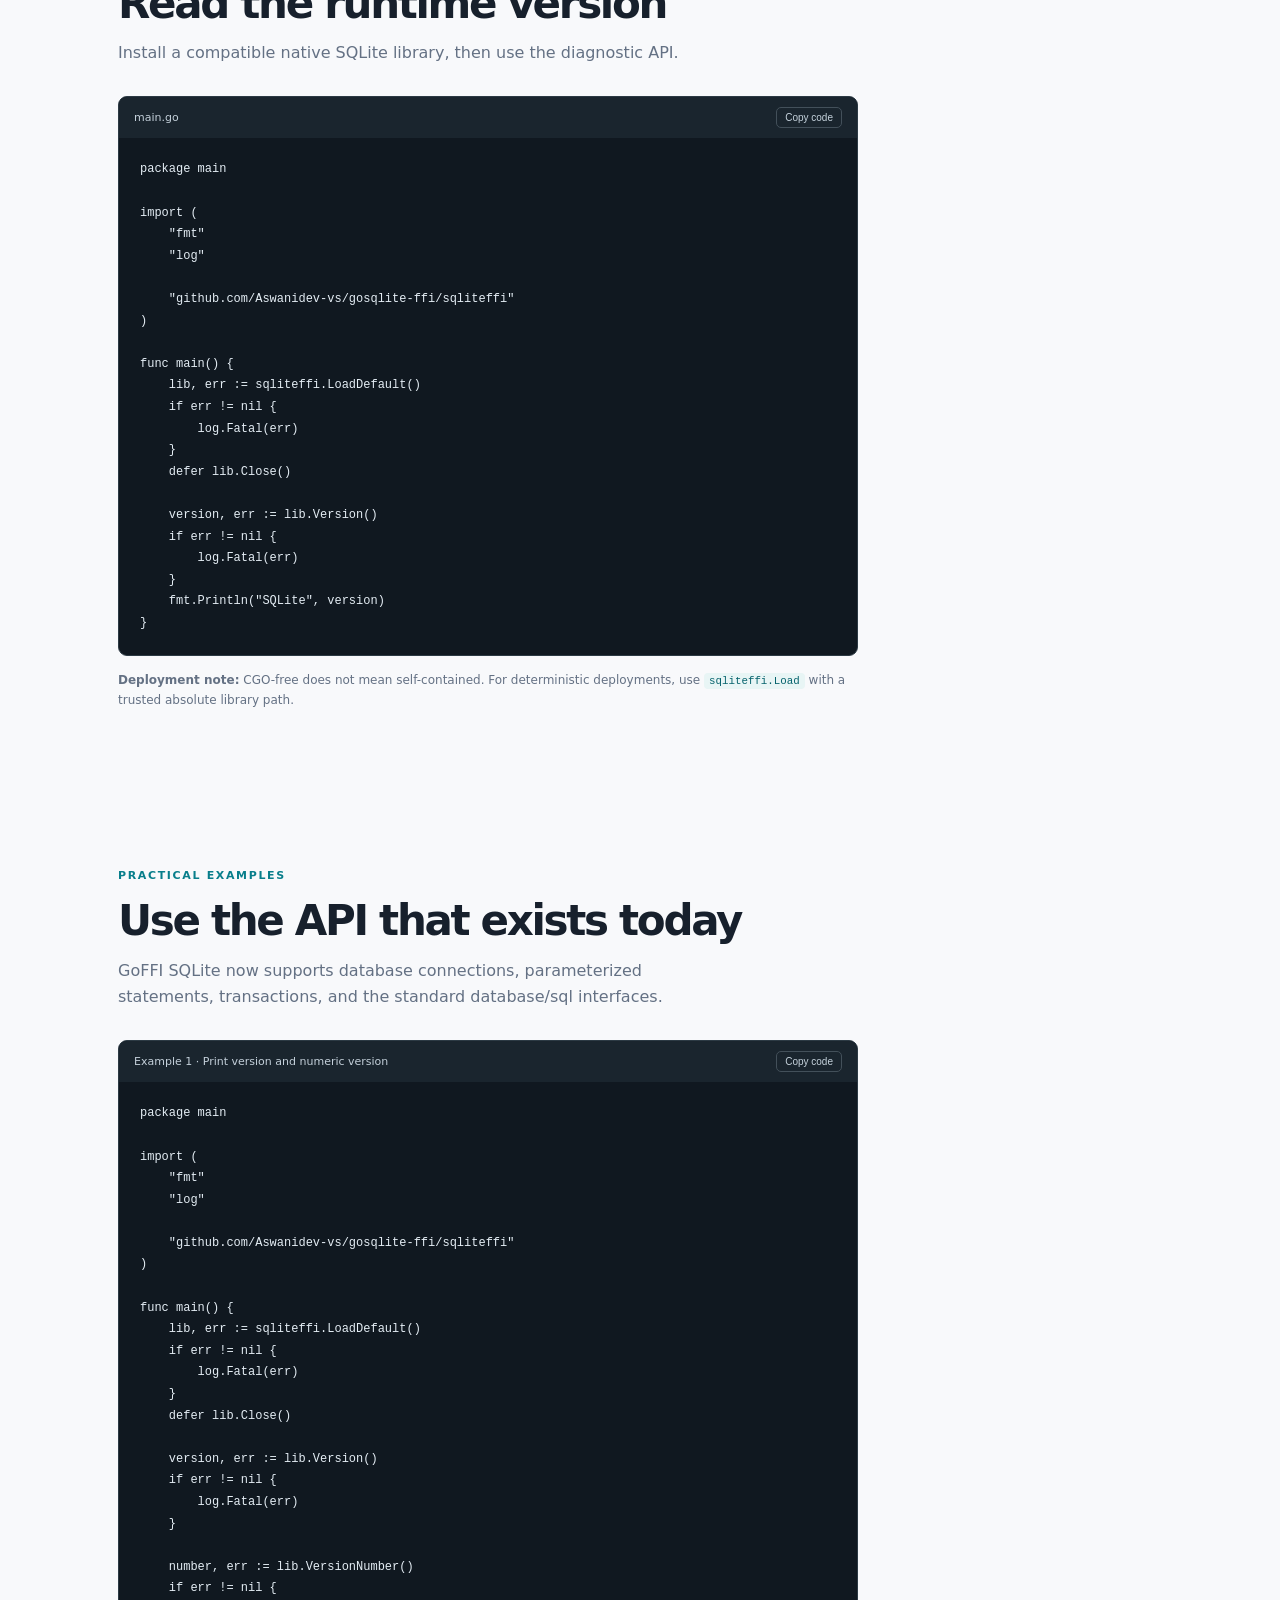
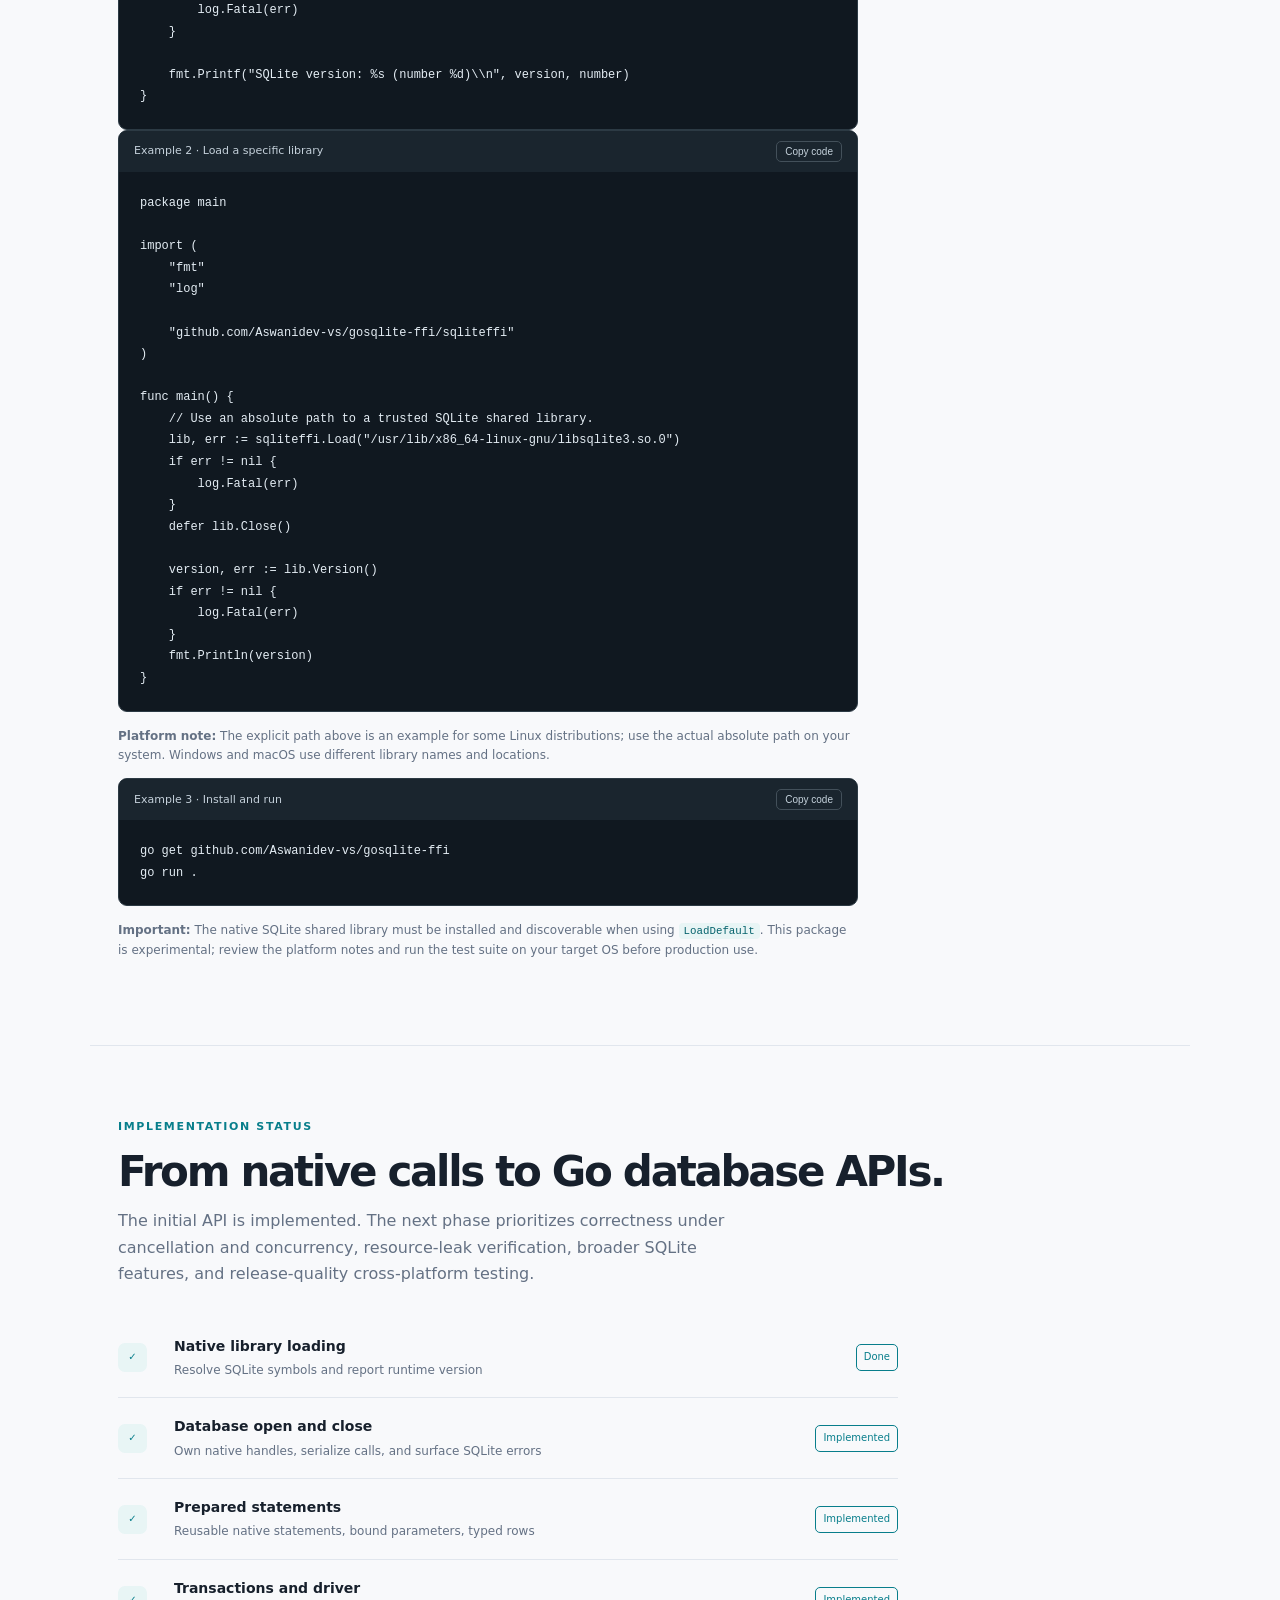
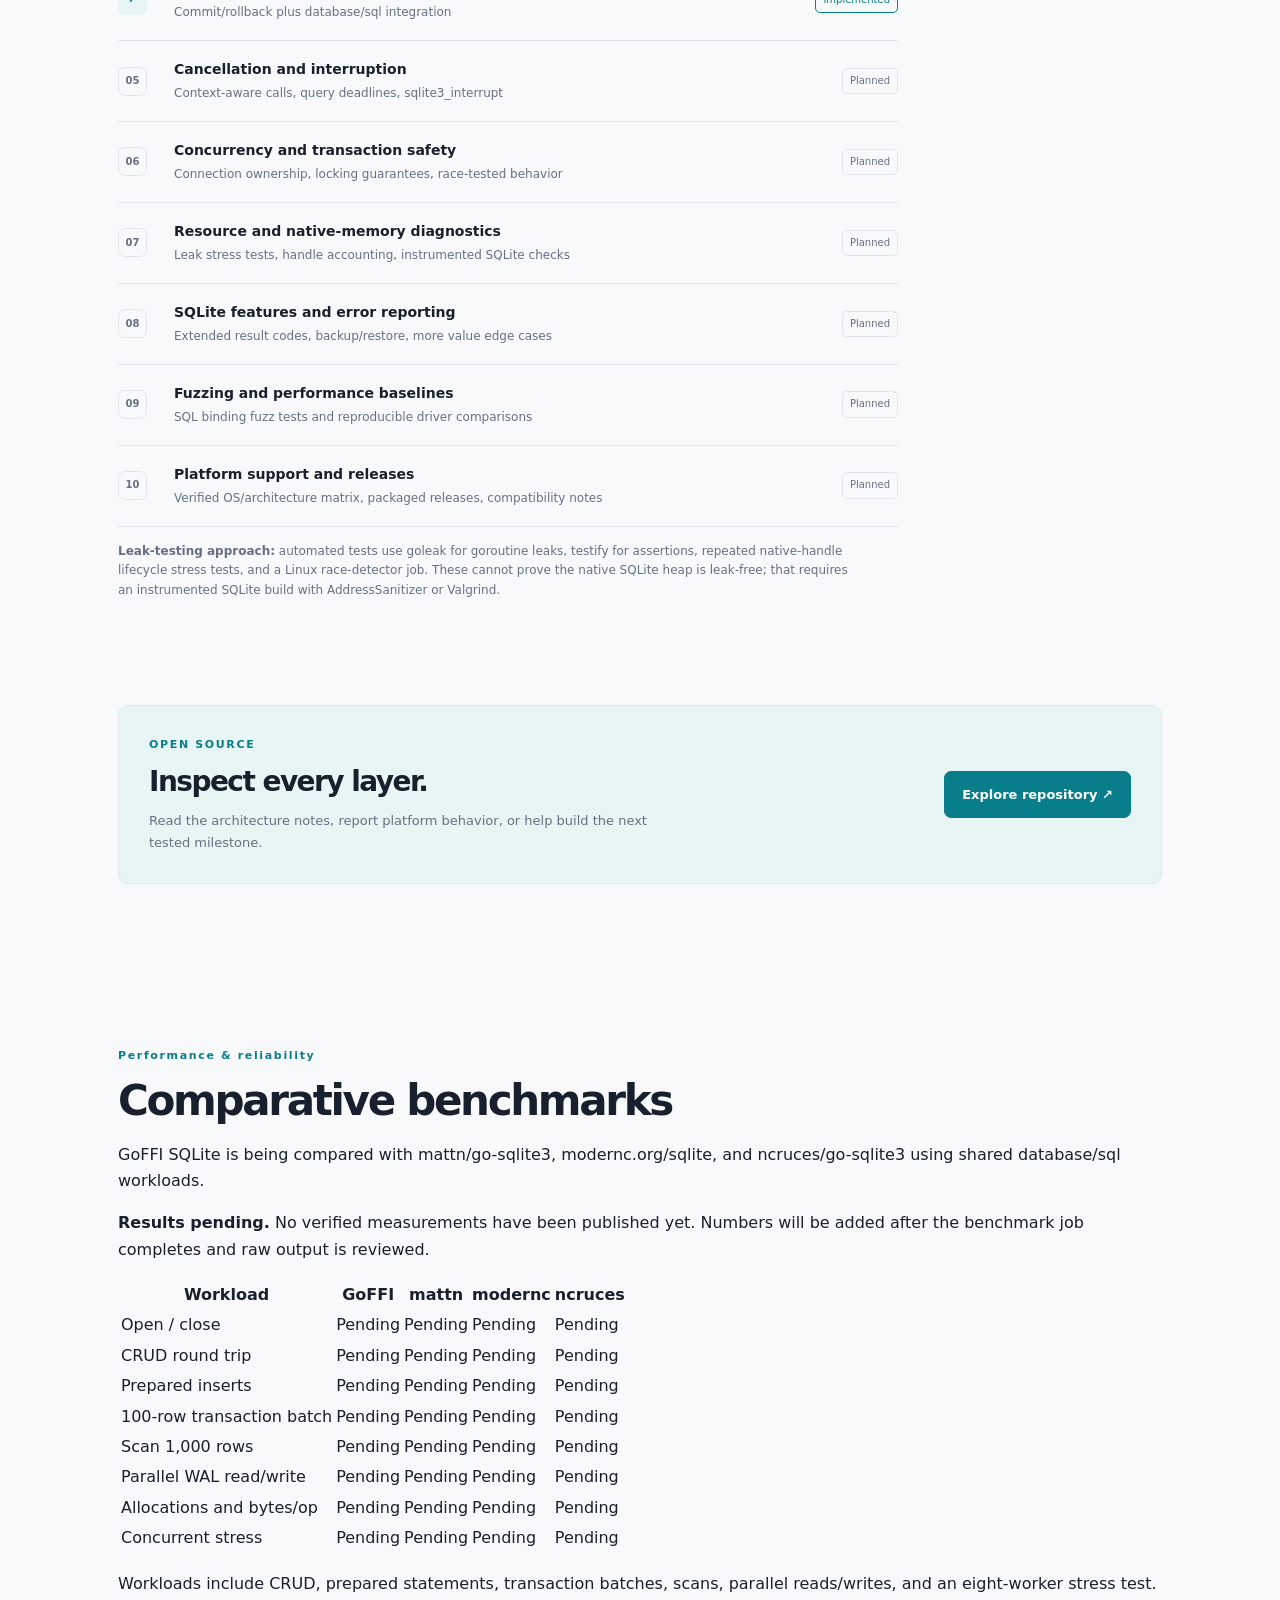
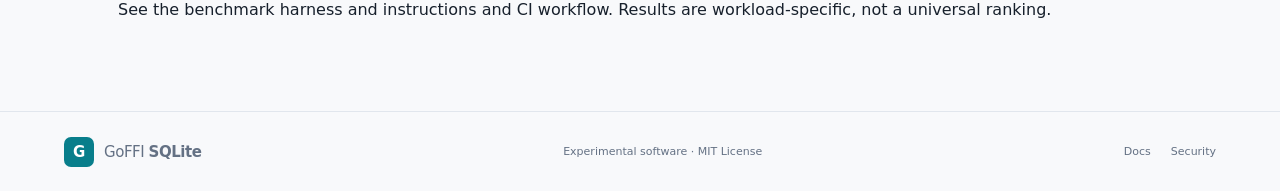
==== commit c8e0522d: "Add comparative benchmark table to website source" ====
--- a/site/index.html
+++ b/site/index.html
@@ -148,7 +148,32 @@
       <p class="inline-note"><strong>Leak-testing approach:</strong> automated tests use goleak for goroutine leaks, testify for assertions, repeated native-handle lifecycle stress tests, and a Linux race-detector job. These cannot prove the native SQLite heap is leak-free; that requires an instrumented SQLite build with AddressSanitizer or Valgrind.</p>
     </section>
     <section class="callout"><div><div class="section-kicker">OPEN SOURCE</div><h2>Inspect every layer.</h2><p>Read the architecture notes, report platform behavior, or help build the next tested milestone.</p></div><a class="button primary" href="https://github.com/Aswanidev-vs/gosqlite-ffi">Explore repository ↗</a></section>
-  </main>
+  <section id="benchmarks" class="section">
+  <div class="section-heading">
+    <p class="eyebrow">Performance &amp; reliability</p>
+    <h2>Comparative benchmarks</h2>
+    <p>GoFFI SQLite is being compared with mattn/go-sqlite3, modernc.org/sqlite, and ncruces/go-sqlite3 using shared database/sql workloads.</p>
+  </div>
+  <p class="notice"><strong>Results pending.</strong> No verified measurements have been published yet. Numbers will be added after the benchmark job completes and raw output is reviewed.</p>
+  <div class="table-wrap">
+    <table>
+      <thead><tr><th>Workload</th><th>GoFFI</th><th>mattn</th><th>modernc</th><th>ncruces</th></tr></thead>
+      <tbody>
+        <tr><td>Open / close</td><td>Pending</td><td>Pending</td><td>Pending</td><td>Pending</td></tr>
+        <tr><td>CRUD round trip</td><td>Pending</td><td>Pending</td><td>Pending</td><td>Pending</td></tr>
+        <tr><td>Prepared inserts</td><td>Pending</td><td>Pending</td><td>Pending</td><td>Pending</td></tr>
+        <tr><td>100-row transaction batch</td><td>Pending</td><td>Pending</td><td>Pending</td><td>Pending</td></tr>
+        <tr><td>Scan 1,000 rows</td><td>Pending</td><td>Pending</td><td>Pending</td><td>Pending</td></tr>
+        <tr><td>Parallel WAL read/write</td><td>Pending</td><td>Pending</td><td>Pending</td><td>Pending</td></tr>
+        <tr><td>Allocations and bytes/op</td><td>Pending</td><td>Pending</td><td>Pending</td><td>Pending</td></tr>
+        <tr><td>Concurrent stress</td><td>Pending</td><td>Pending</td><td>Pending</td><td>Pending</td></tr>
+      </tbody>
+    </table>
+  </div>
+  <p>Workloads include CRUD, prepared statements, transaction batches, scans, parallel reads/writes, and an eight-worker stress test. See the <a href="https://github.com/Aswanidev-vs/gosqlite-ffi/tree/main/benchmarks">benchmark harness and instructions</a> and <a href="https://github.com/Aswanidev-vs/gosqlite-ffi/actions/workflows/benchmarks.yml">CI workflow</a>. Results are workload-specific, not a universal ranking.</p>
+</section>
+
+</main>
   <footer><a class="brand" href="#"><span class="brand-mark">G</span><span>GoFFI <b>SQLite</b></span></a><span>Experimental software · MIT License</span><div><a href="https://github.com/Aswanidev-vs/gosqlite-ffi/blob/main/README.md">Docs</a><a href="https://github.com/Aswanidev-vs/gosqlite-ffi/blob/main/SECURITY.md">Security</a></div></footer>
 </body>
 </html>
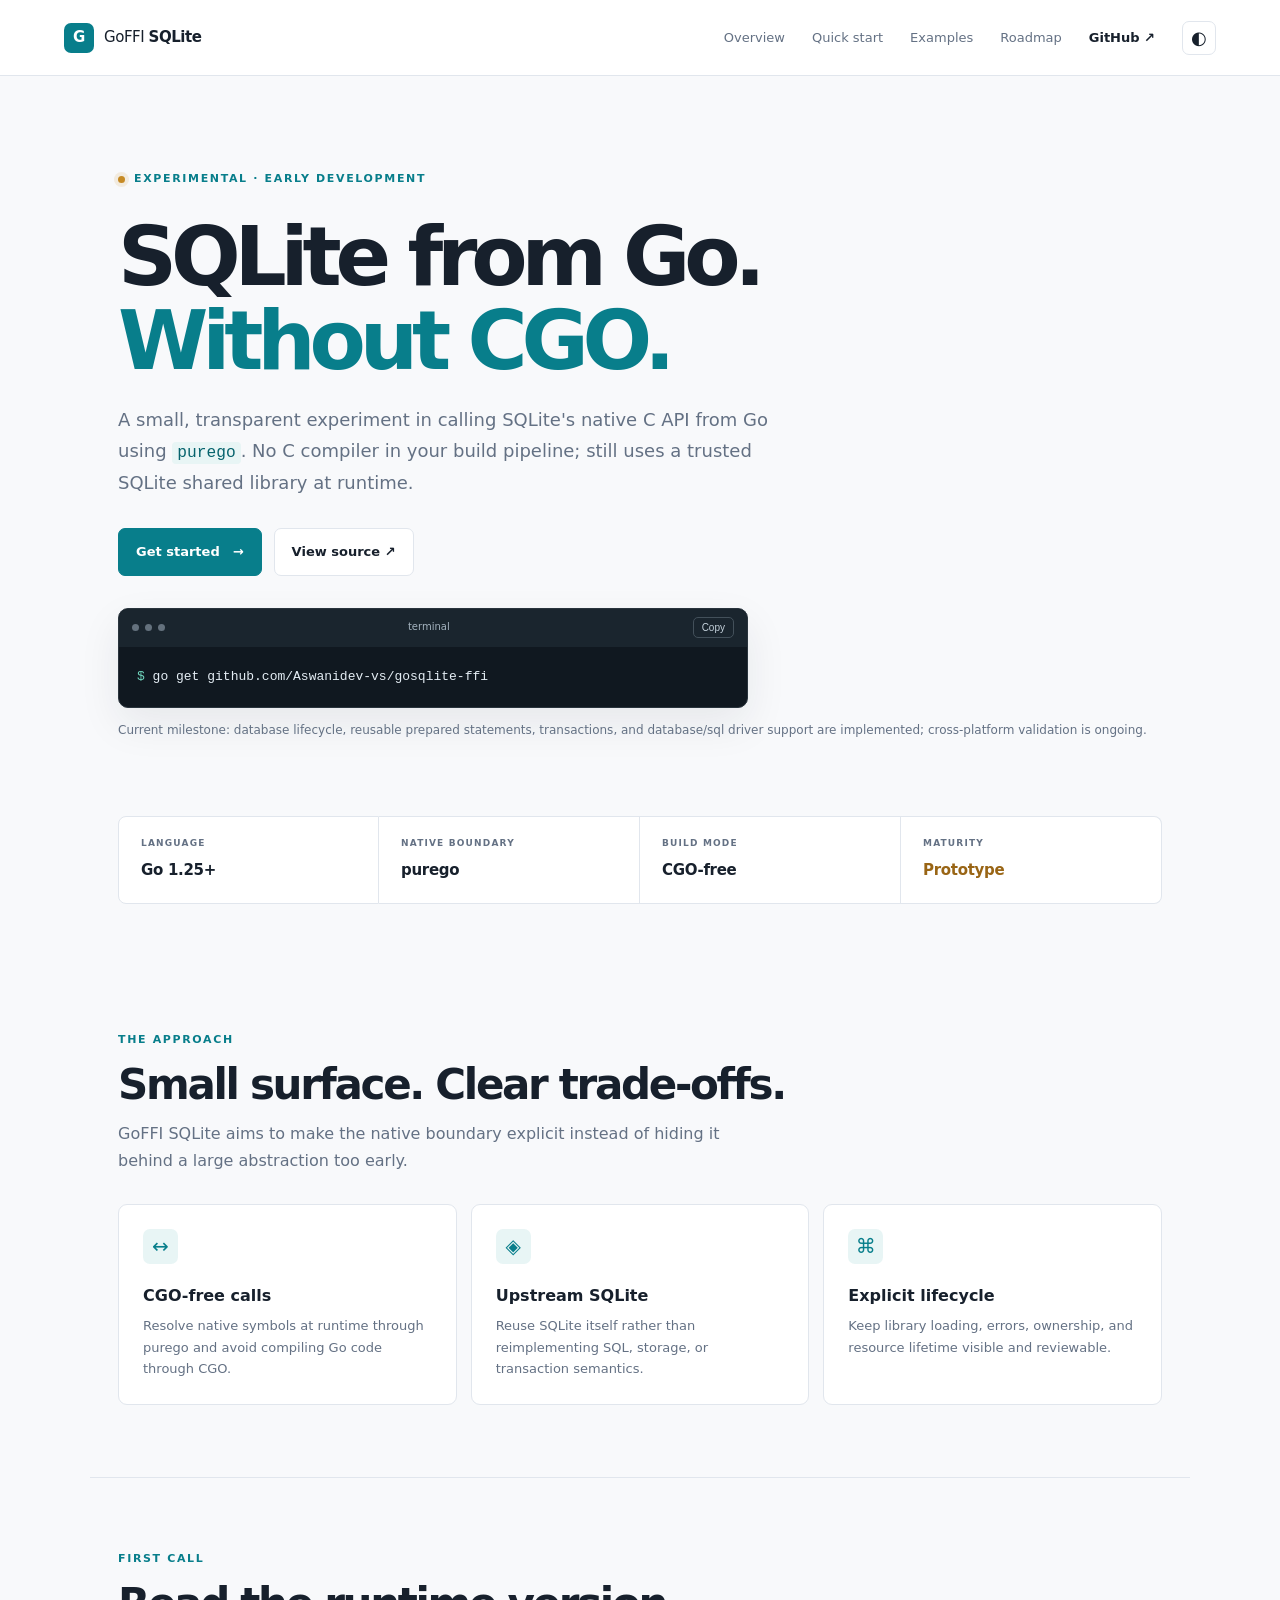
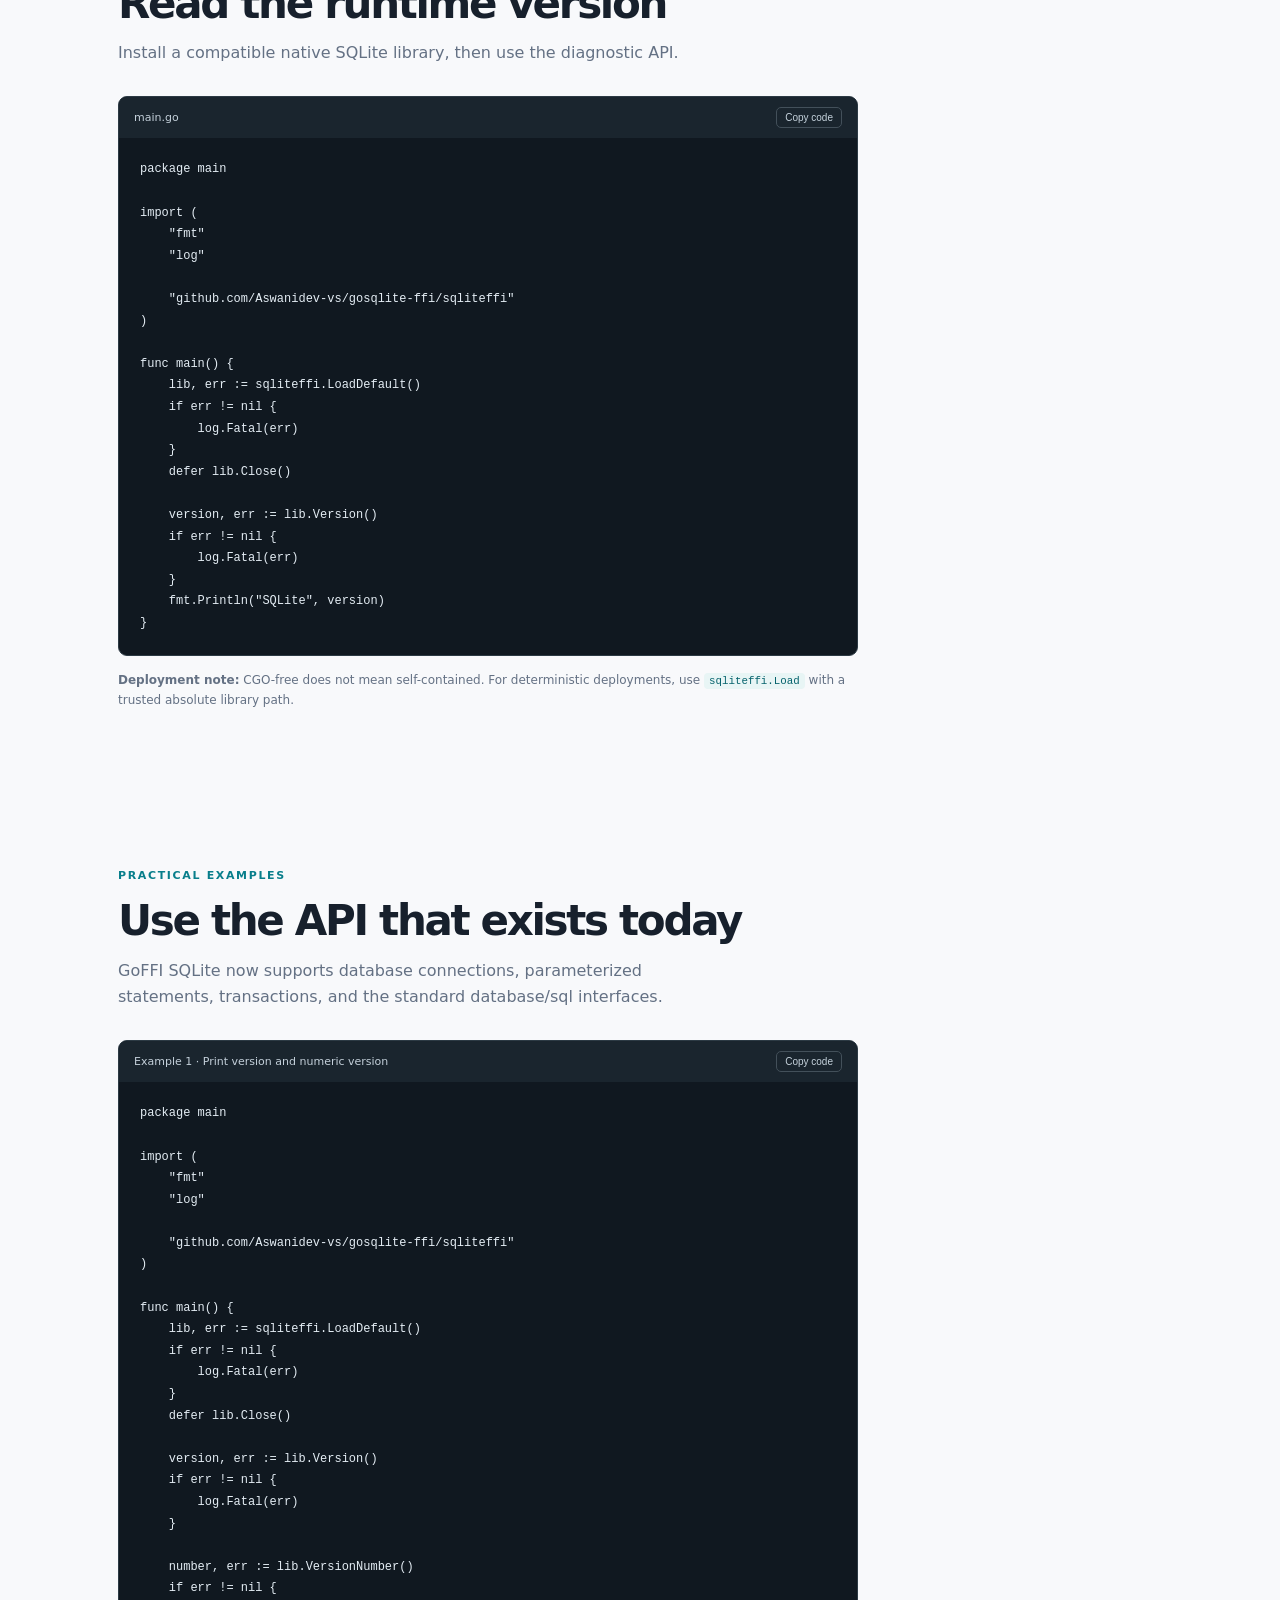
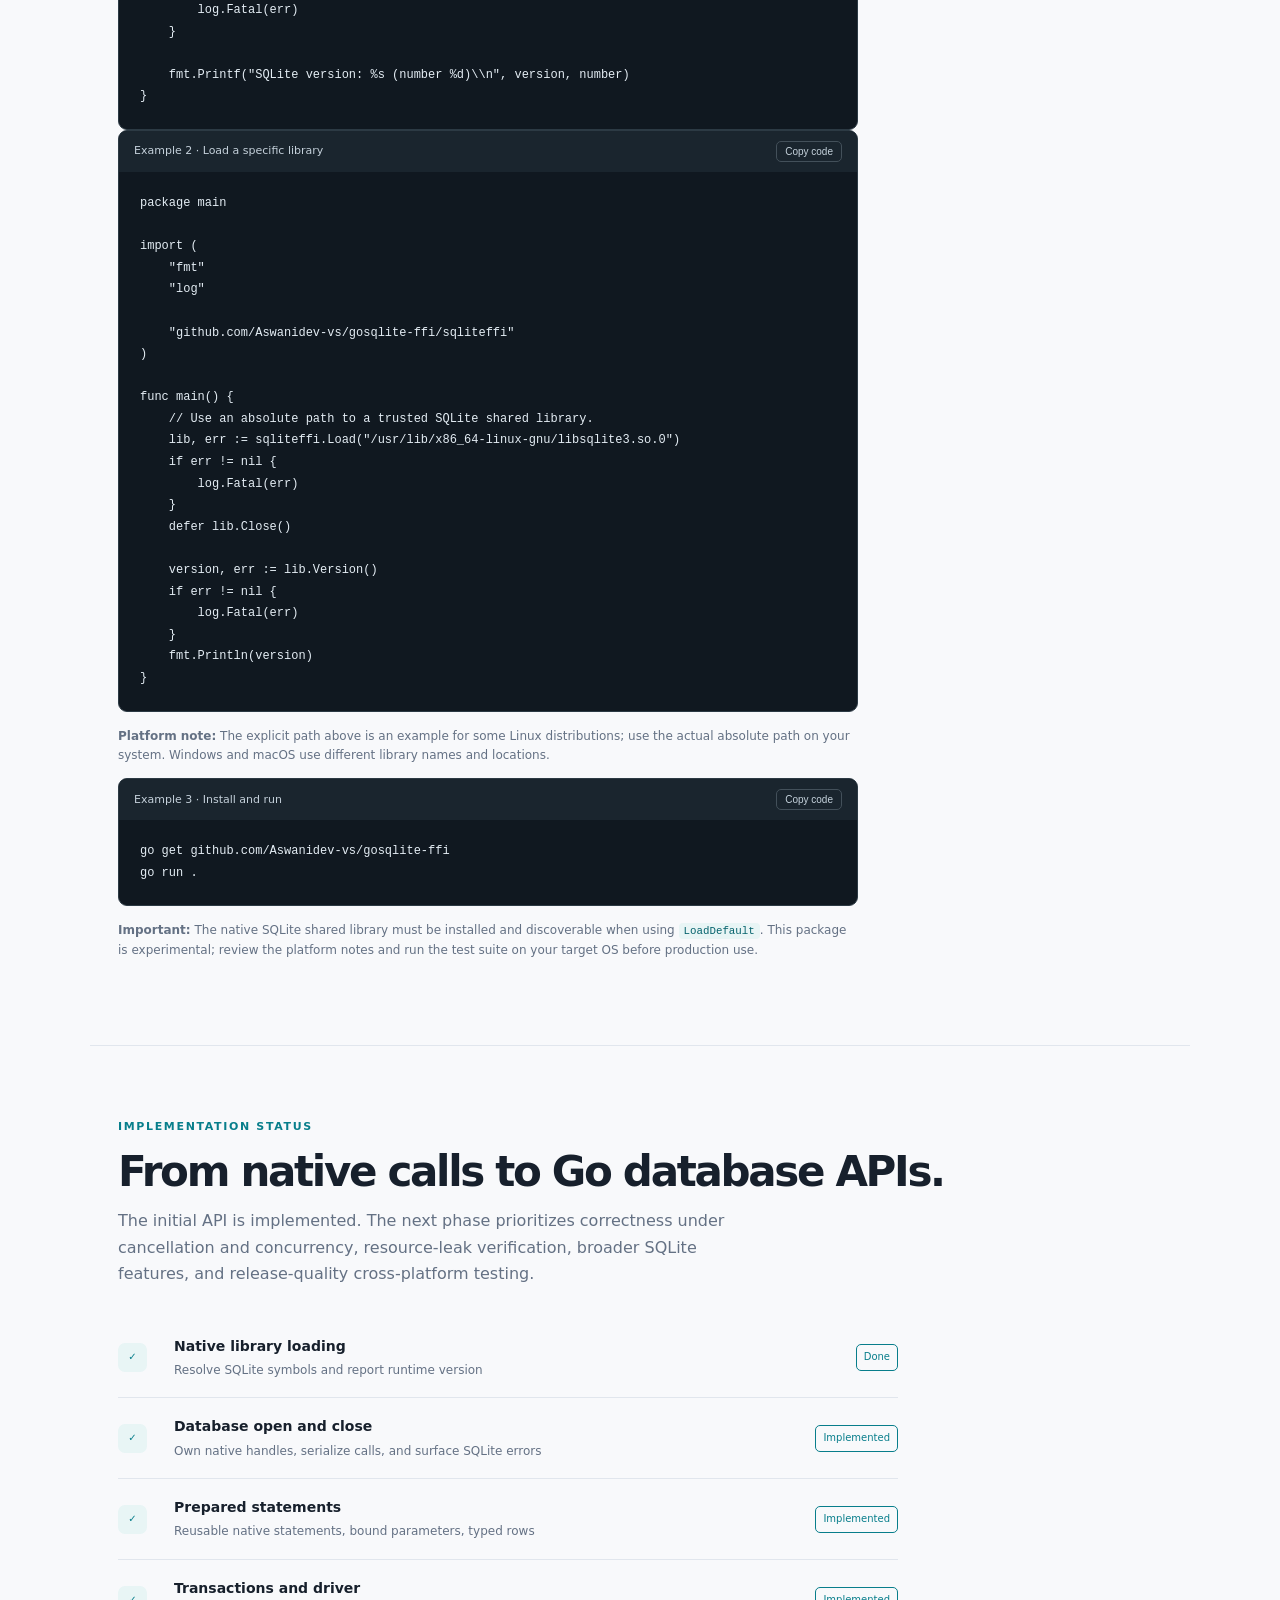
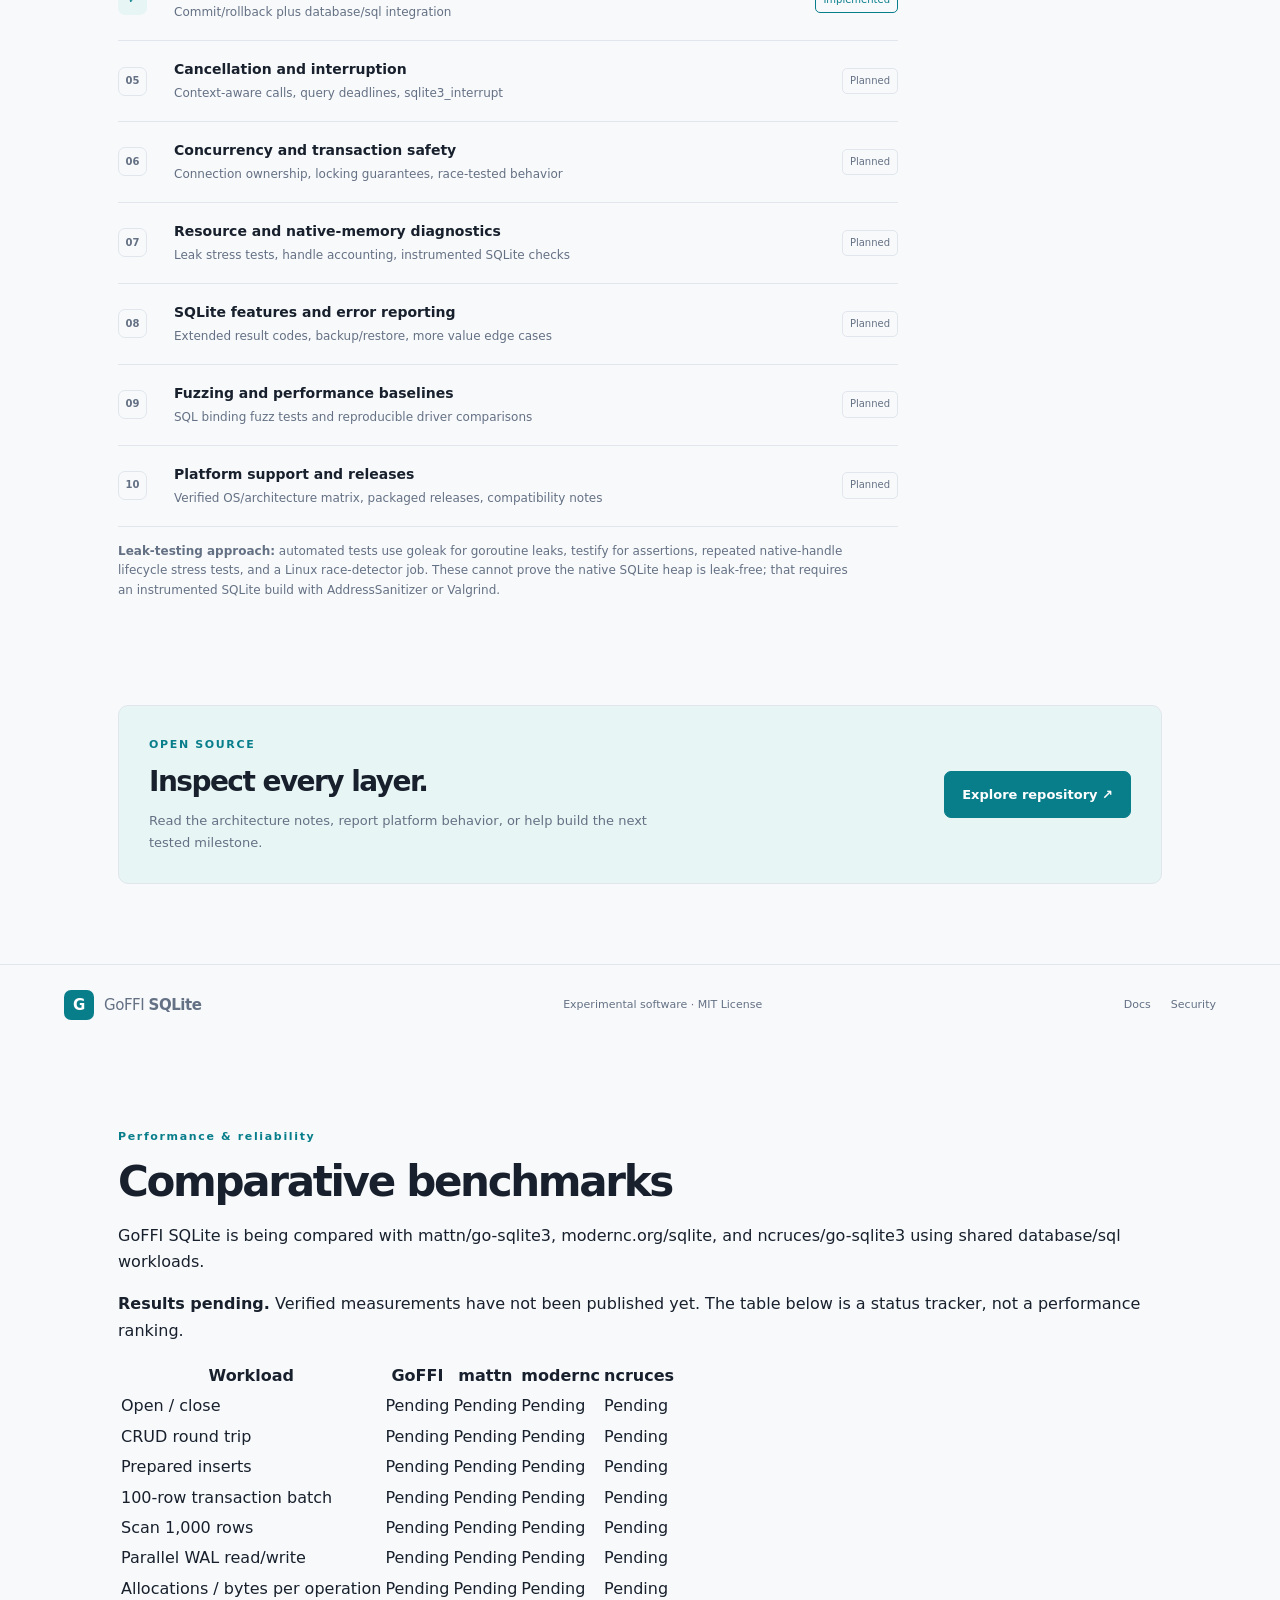
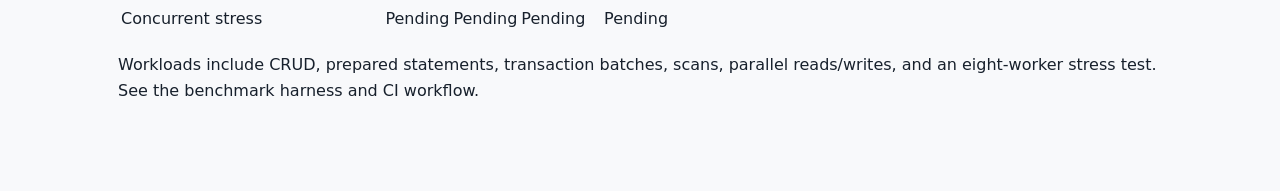
==== commit 251d83e8: "Add benchmark comparison section to site source" ====
--- a/site/index.html
+++ b/site/index.html
@@ -148,32 +148,30 @@
       <p class="inline-note"><strong>Leak-testing approach:</strong> automated tests use goleak for goroutine leaks, testify for assertions, repeated native-handle lifecycle stress tests, and a Linux race-detector job. These cannot prove the native SQLite heap is leak-free; that requires an instrumented SQLite build with AddressSanitizer or Valgrind.</p>
     </section>
     <section class="callout"><div><div class="section-kicker">OPEN SOURCE</div><h2>Inspect every layer.</h2><p>Read the architecture notes, report platform behavior, or help build the next tested milestone.</p></div><a class="button primary" href="https://github.com/Aswanidev-vs/gosqlite-ffi">Explore repository ↗</a></section>
-  <section id="benchmarks" class="section">
+  </main>
+  <footer><a class="brand" href="#"><span class="brand-mark">G</span><span>GoFFI <b>SQLite</b></span></a><span>Experimental software · MIT License</span><div><a href="https://github.com/Aswanidev-vs/gosqlite-ffi/blob/main/README.md">Docs</a><a href="https://github.com/Aswanidev-vs/gosqlite-ffi/blob/main/SECURITY.md">Security</a></div></footer>
+<section id="benchmarks" class="section">
   <div class="section-heading">
     <p class="eyebrow">Performance &amp; reliability</p>
     <h2>Comparative benchmarks</h2>
     <p>GoFFI SQLite is being compared with mattn/go-sqlite3, modernc.org/sqlite, and ncruces/go-sqlite3 using shared database/sql workloads.</p>
   </div>
-  <p class="notice"><strong>Results pending.</strong> No verified measurements have been published yet. Numbers will be added after the benchmark job completes and raw output is reviewed.</p>
-  <div class="table-wrap">
-    <table>
-      <thead><tr><th>Workload</th><th>GoFFI</th><th>mattn</th><th>modernc</th><th>ncruces</th></tr></thead>
-      <tbody>
-        <tr><td>Open / close</td><td>Pending</td><td>Pending</td><td>Pending</td><td>Pending</td></tr>
-        <tr><td>CRUD round trip</td><td>Pending</td><td>Pending</td><td>Pending</td><td>Pending</td></tr>
-        <tr><td>Prepared inserts</td><td>Pending</td><td>Pending</td><td>Pending</td><td>Pending</td></tr>
-        <tr><td>100-row transaction batch</td><td>Pending</td><td>Pending</td><td>Pending</td><td>Pending</td></tr>
-        <tr><td>Scan 1,000 rows</td><td>Pending</td><td>Pending</td><td>Pending</td><td>Pending</td></tr>
-        <tr><td>Parallel WAL read/write</td><td>Pending</td><td>Pending</td><td>Pending</td><td>Pending</td></tr>
-        <tr><td>Allocations and bytes/op</td><td>Pending</td><td>Pending</td><td>Pending</td><td>Pending</td></tr>
-        <tr><td>Concurrent stress</td><td>Pending</td><td>Pending</td><td>Pending</td><td>Pending</td></tr>
-      </tbody>
-    </table>
-  </div>
-  <p>Workloads include CRUD, prepared statements, transaction batches, scans, parallel reads/writes, and an eight-worker stress test. See the <a href="https://github.com/Aswanidev-vs/gosqlite-ffi/tree/main/benchmarks">benchmark harness and instructions</a> and <a href="https://github.com/Aswanidev-vs/gosqlite-ffi/actions/workflows/benchmarks.yml">CI workflow</a>. Results are workload-specific, not a universal ranking.</p>
+  <p><strong>Results pending.</strong> Verified measurements have not been published yet. The table below is a status tracker, not a performance ranking.</p>
+  <div class="table-wrap"><table>
+    <thead><tr><th>Workload</th><th>GoFFI</th><th>mattn</th><th>modernc</th><th>ncruces</th></tr></thead>
+    <tbody>
+      <tr><td>Open / close</td><td>Pending</td><td>Pending</td><td>Pending</td><td>Pending</td></tr>
+      <tr><td>CRUD round trip</td><td>Pending</td><td>Pending</td><td>Pending</td><td>Pending</td></tr>
+      <tr><td>Prepared inserts</td><td>Pending</td><td>Pending</td><td>Pending</td><td>Pending</td></tr>
+      <tr><td>100-row transaction batch</td><td>Pending</td><td>Pending</td><td>Pending</td><td>Pending</td></tr>
+      <tr><td>Scan 1,000 rows</td><td>Pending</td><td>Pending</td><td>Pending</td><td>Pending</td></tr>
+      <tr><td>Parallel WAL read/write</td><td>Pending</td><td>Pending</td><td>Pending</td><td>Pending</td></tr>
+      <tr><td>Allocations / bytes per operation</td><td>Pending</td><td>Pending</td><td>Pending</td><td>Pending</td></tr>
+      <tr><td>Concurrent stress</td><td>Pending</td><td>Pending</td><td>Pending</td><td>Pending</td></tr>
+    </tbody>
+  </table></div>
+  <p>Workloads include CRUD, prepared statements, transaction batches, scans, parallel reads/writes, and an eight-worker stress test. See the <a href="https://github.com/Aswanidev-vs/gosqlite-ffi/tree/main/benchmarks">benchmark harness</a> and <a href="https://github.com/Aswanidev-vs/gosqlite-ffi/actions/workflows/benchmarks.yml">CI workflow</a>.</p>
 </section>
 
-</main>
-  <footer><a class="brand" href="#"><span class="brand-mark">G</span><span>GoFFI <b>SQLite</b></span></a><span>Experimental software · MIT License</span><div><a href="https://github.com/Aswanidev-vs/gosqlite-ffi/blob/main/README.md">Docs</a><a href="https://github.com/Aswanidev-vs/gosqlite-ffi/blob/main/SECURITY.md">Security</a></div></footer>
 </body>
 </html>
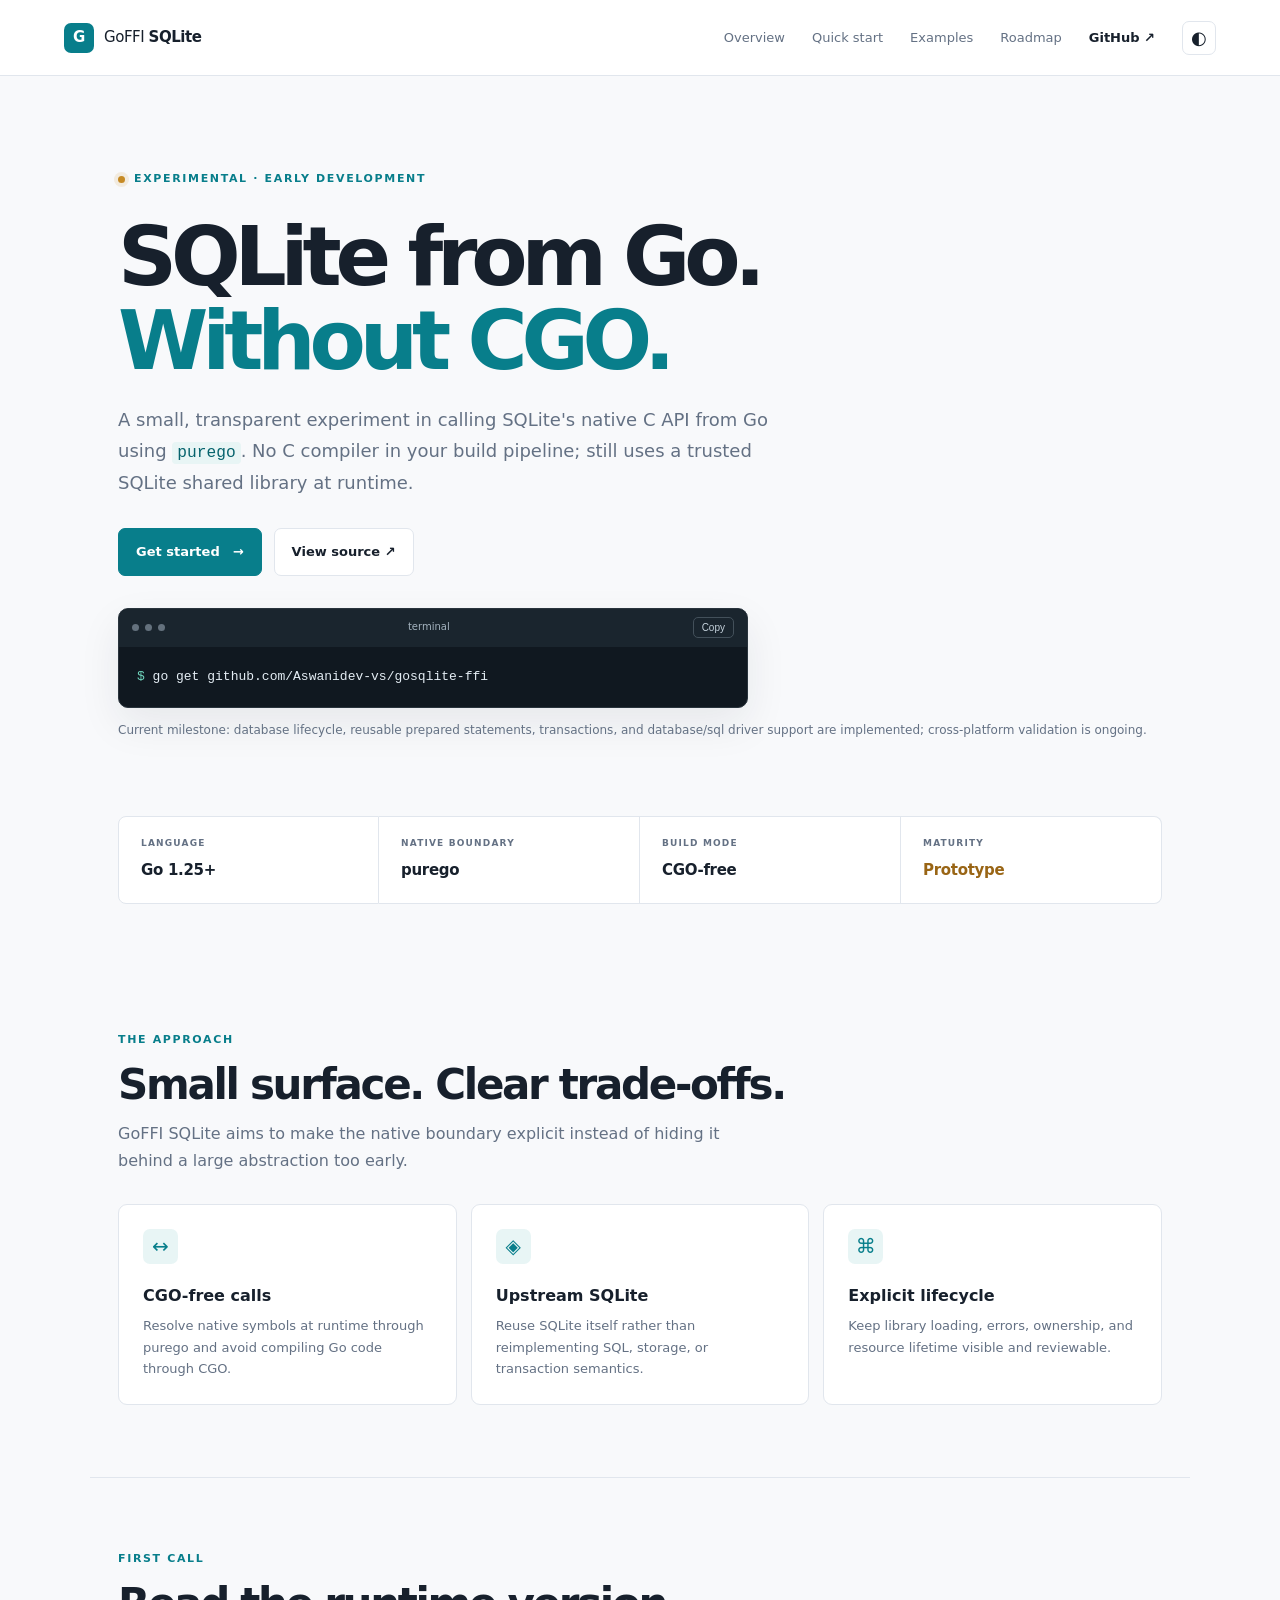
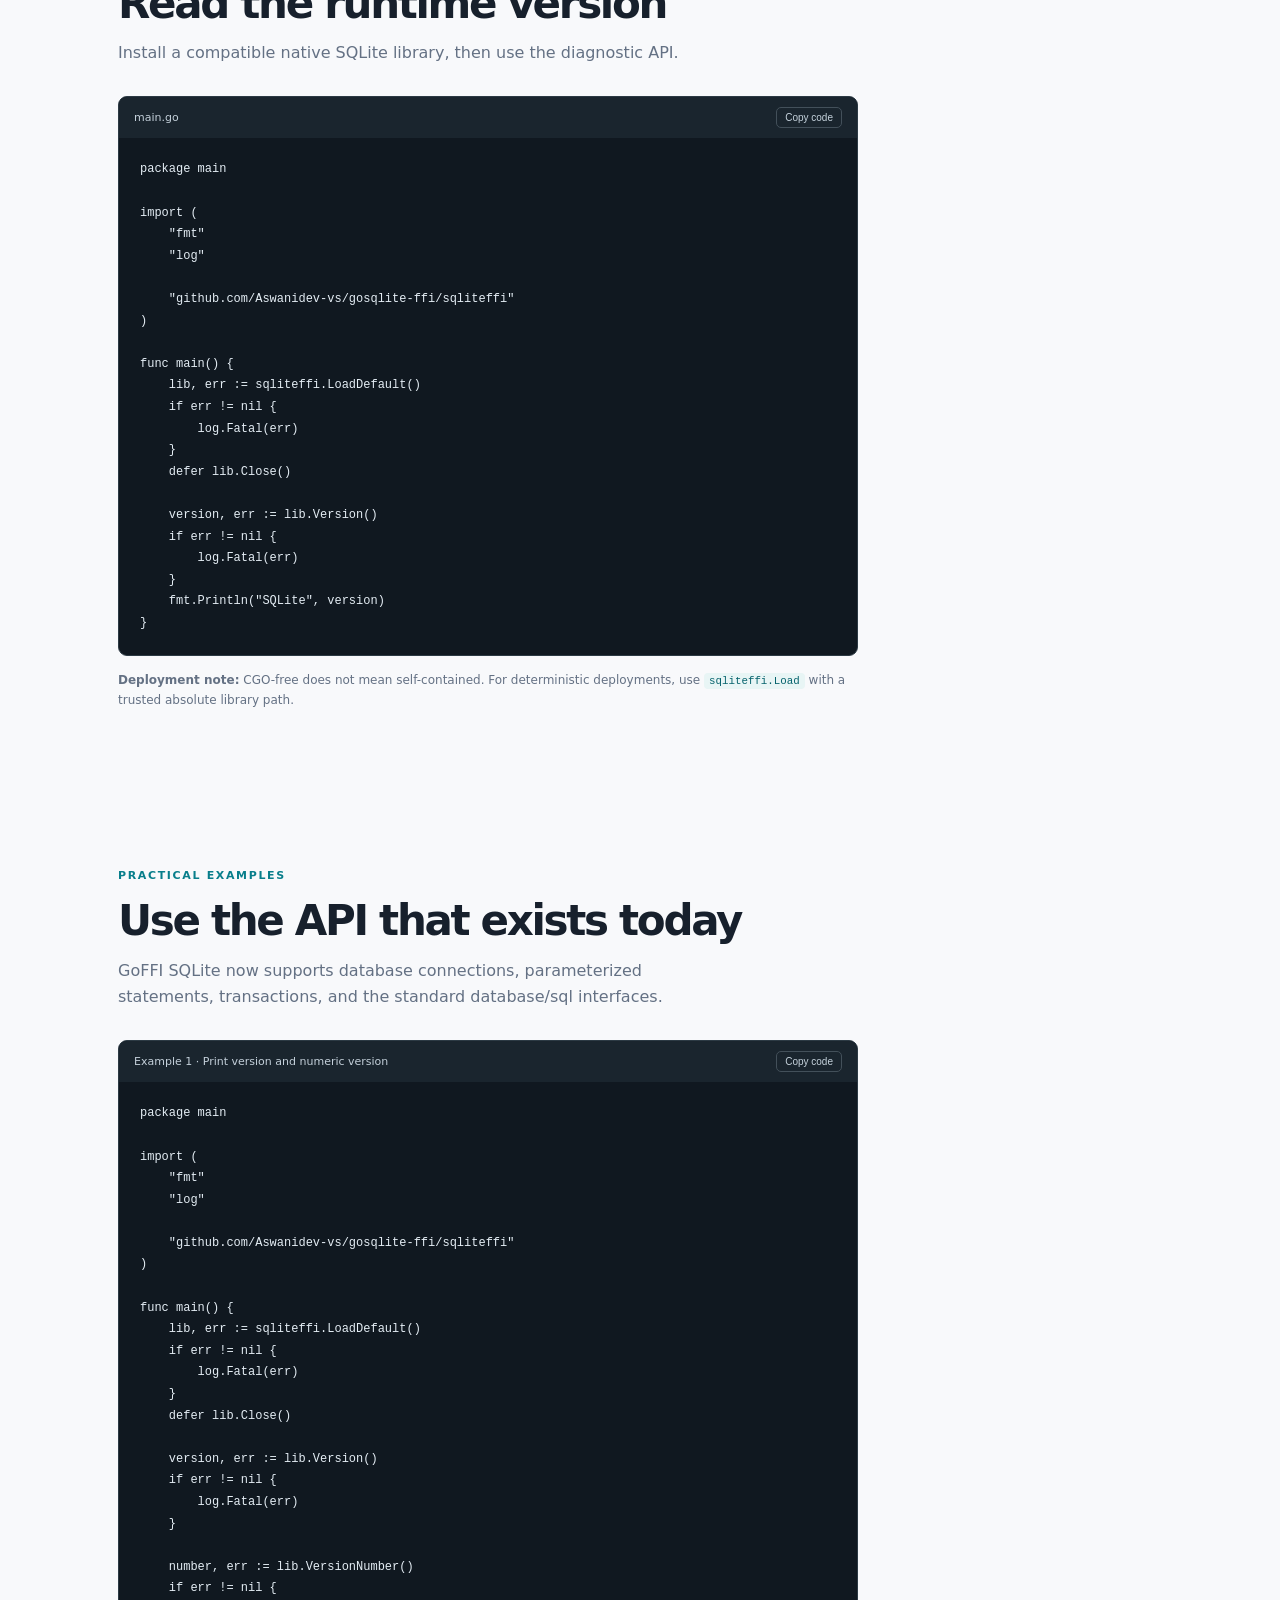
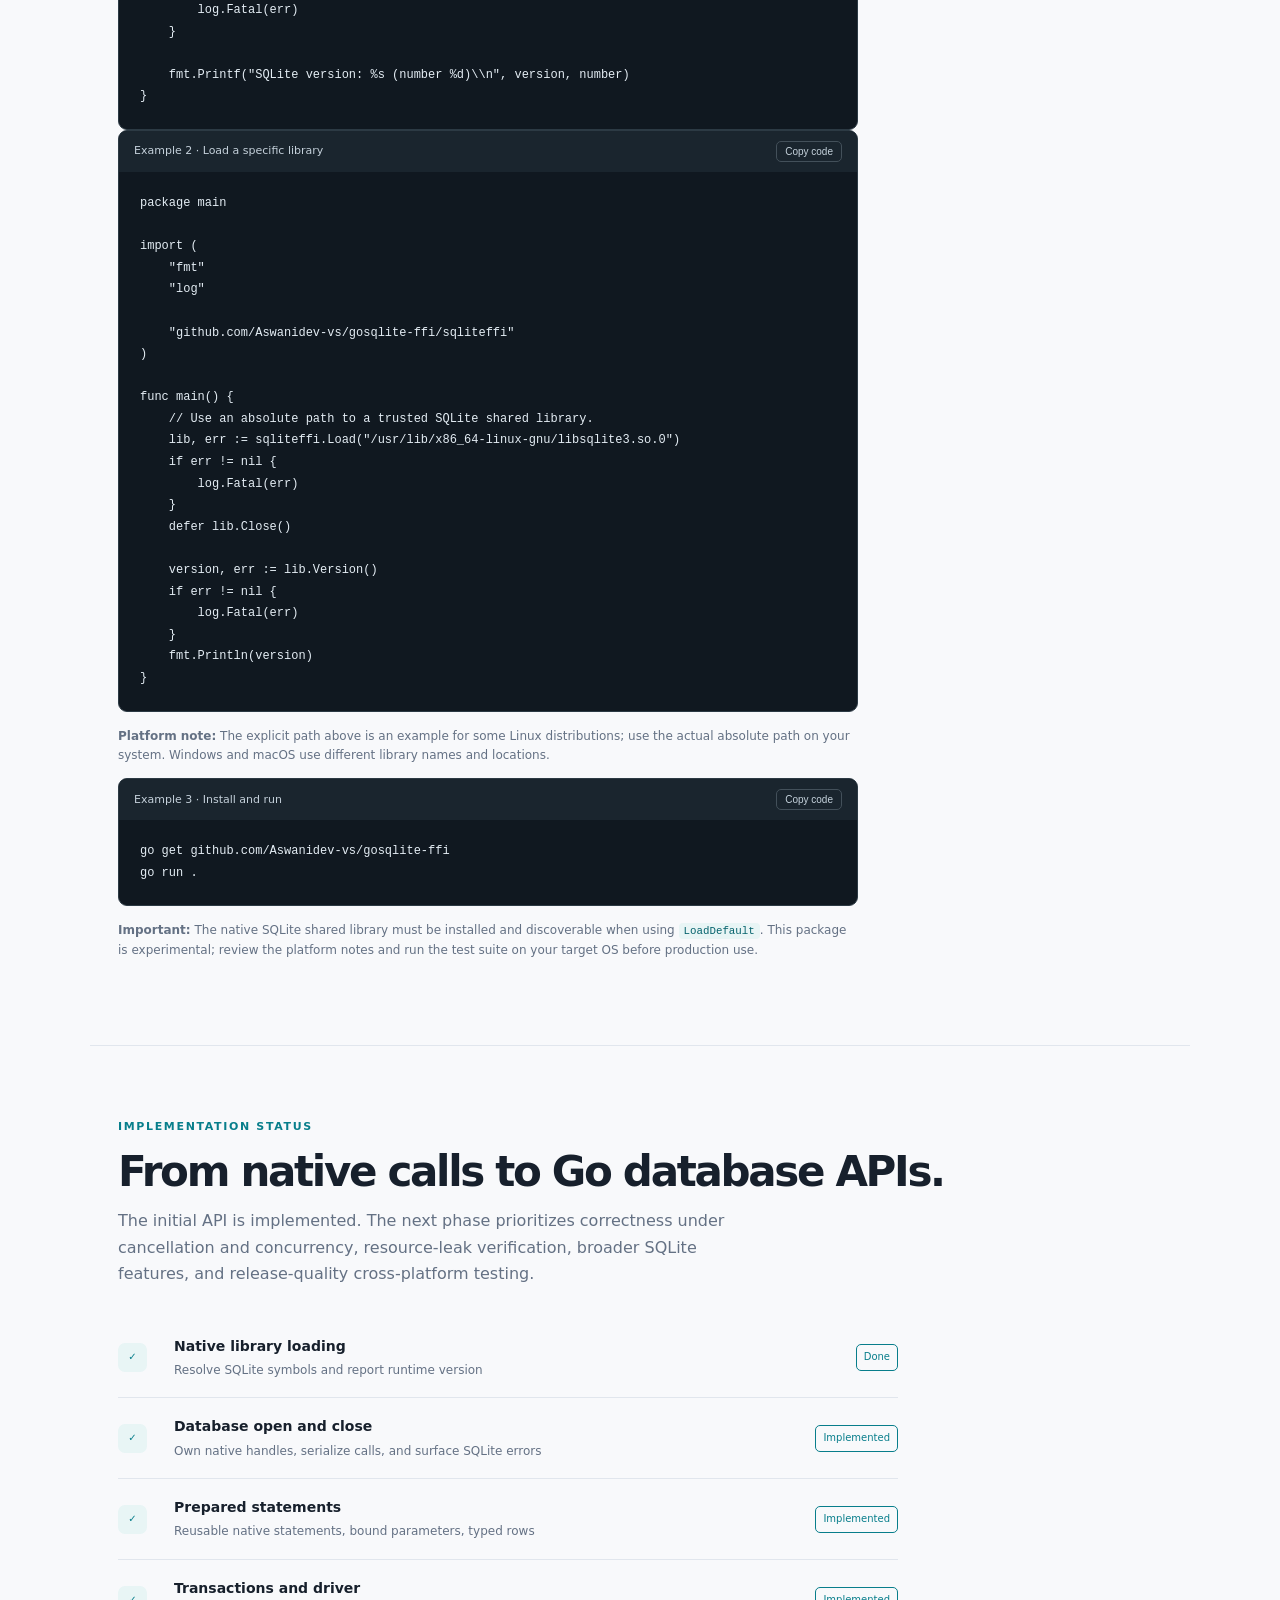
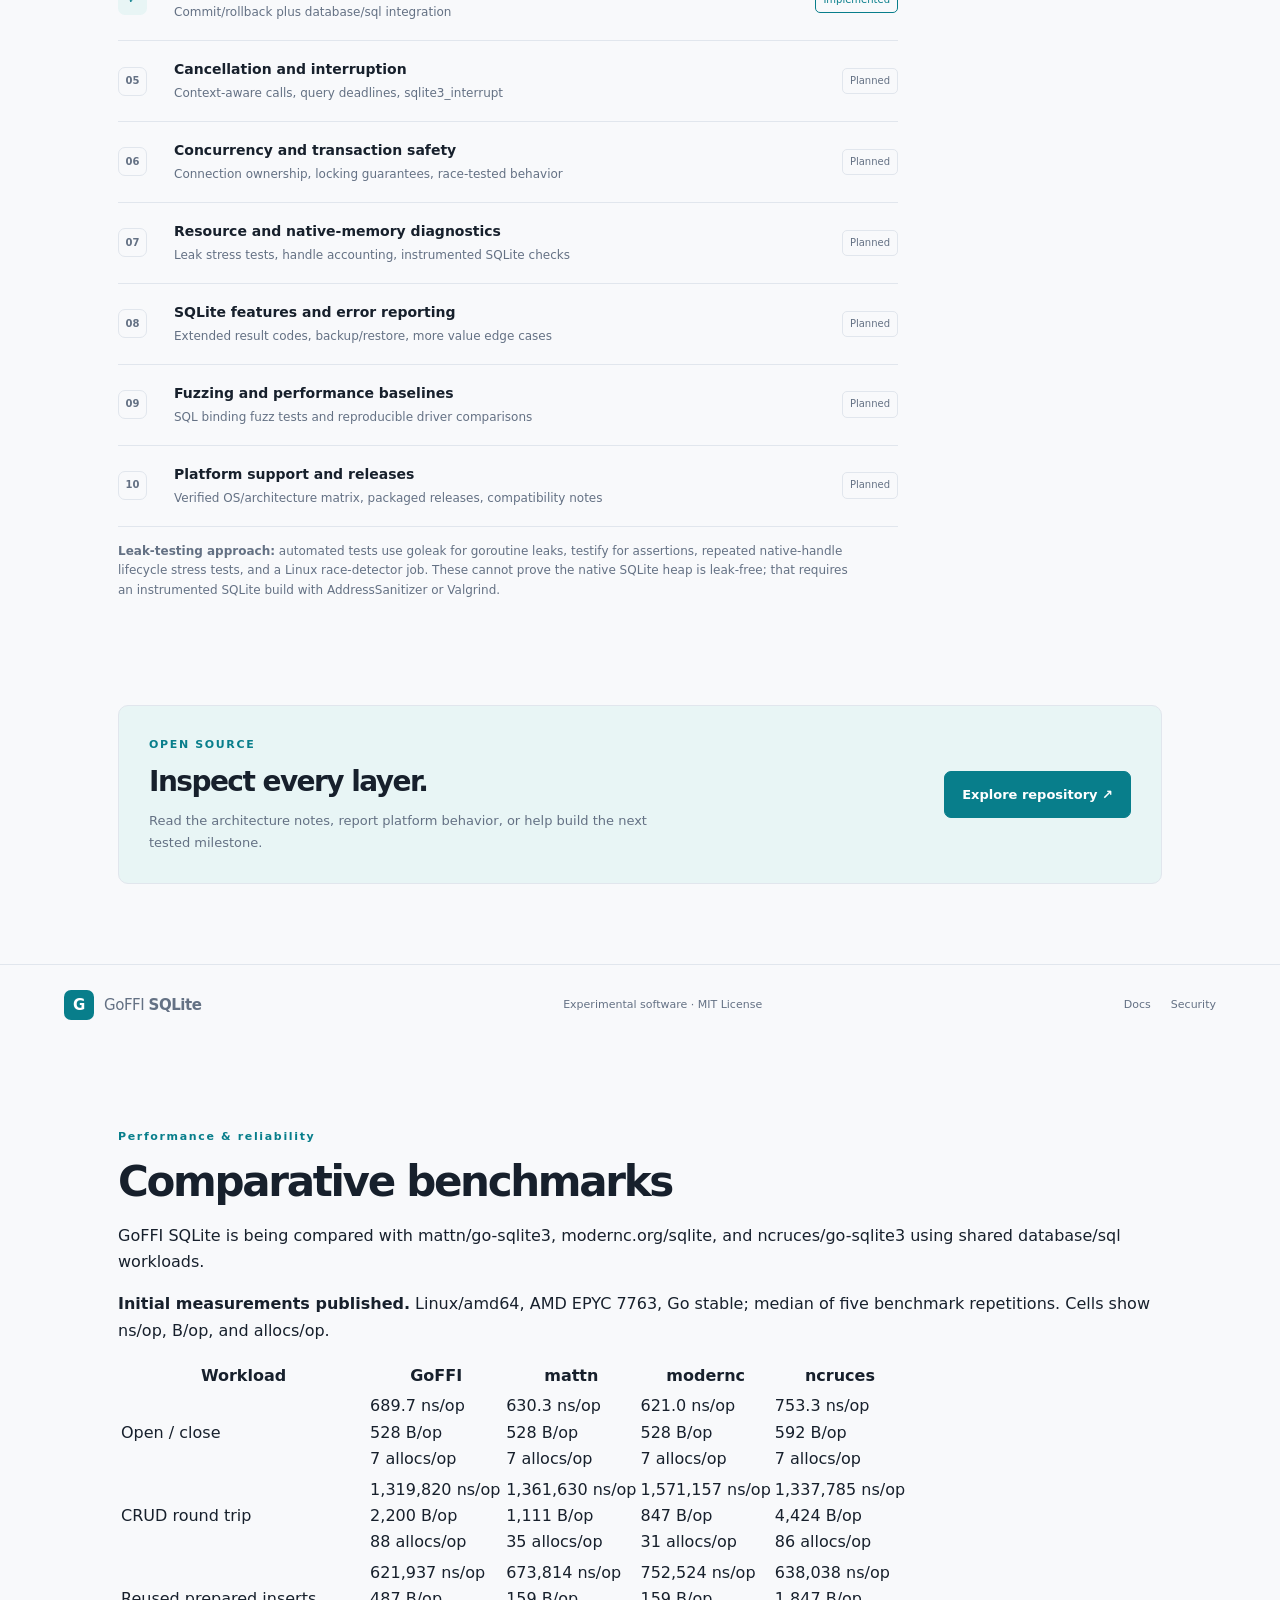
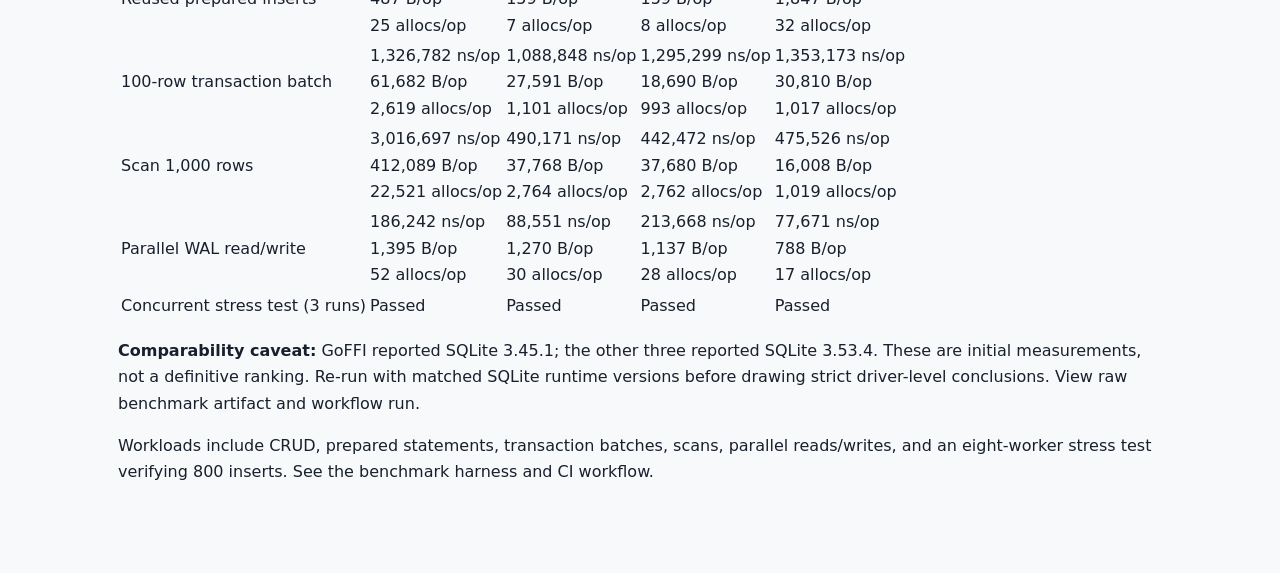
==== commit 257fdfd6: "docs: publish measured comparative benchmark results" ====
--- a/site/index.html
+++ b/site/index.html
@@ -156,21 +156,22 @@
     <h2>Comparative benchmarks</h2>
     <p>GoFFI SQLite is being compared with mattn/go-sqlite3, modernc.org/sqlite, and ncruces/go-sqlite3 using shared database/sql workloads.</p>
   </div>
-  <p><strong>Results pending.</strong> Verified measurements have not been published yet. The table below is a status tracker, not a performance ranking.</p>
+  <p><strong>Initial measurements published.</strong> Linux/amd64, AMD EPYC 7763, Go stable; median of five benchmark repetitions. Cells show ns/op, B/op, and allocs/op.</p>
   <div class="table-wrap"><table>
     <thead><tr><th>Workload</th><th>GoFFI</th><th>mattn</th><th>modernc</th><th>ncruces</th></tr></thead>
     <tbody>
-      <tr><td>Open / close</td><td>Pending</td><td>Pending</td><td>Pending</td><td>Pending</td></tr>
-      <tr><td>CRUD round trip</td><td>Pending</td><td>Pending</td><td>Pending</td><td>Pending</td></tr>
-      <tr><td>Prepared inserts</td><td>Pending</td><td>Pending</td><td>Pending</td><td>Pending</td></tr>
-      <tr><td>100-row transaction batch</td><td>Pending</td><td>Pending</td><td>Pending</td><td>Pending</td></tr>
-      <tr><td>Scan 1,000 rows</td><td>Pending</td><td>Pending</td><td>Pending</td><td>Pending</td></tr>
-      <tr><td>Parallel WAL read/write</td><td>Pending</td><td>Pending</td><td>Pending</td><td>Pending</td></tr>
-      <tr><td>Allocations / bytes per operation</td><td>Pending</td><td>Pending</td><td>Pending</td><td>Pending</td></tr>
-      <tr><td>Concurrent stress</td><td>Pending</td><td>Pending</td><td>Pending</td><td>Pending</td></tr>
+      <tr><td>Open / close</td><td>689.7 ns/op<br>528 B/op<br>7 allocs/op</td><td>630.3 ns/op<br>528 B/op<br>7 allocs/op</td><td>621.0 ns/op<br>528 B/op<br>7 allocs/op</td><td>753.3 ns/op<br>592 B/op<br>7 allocs/op</td></tr>
+      <tr><td>CRUD round trip</td><td>1,319,820 ns/op<br>2,200 B/op<br>88 allocs/op</td><td>1,361,630 ns/op<br>1,111 B/op<br>35 allocs/op</td><td>1,571,157 ns/op<br>847 B/op<br>31 allocs/op</td><td>1,337,785 ns/op<br>4,424 B/op<br>86 allocs/op</td></tr>
+      <tr><td>Reused prepared inserts</td><td>621,937 ns/op<br>487 B/op<br>25 allocs/op</td><td>673,814 ns/op<br>159 B/op<br>7 allocs/op</td><td>752,524 ns/op<br>159 B/op<br>8 allocs/op</td><td>638,038 ns/op<br>1,847 B/op<br>32 allocs/op</td></tr>
+      <tr><td>100-row transaction batch</td><td>1,326,782 ns/op<br>61,682 B/op<br>2,619 allocs/op</td><td>1,088,848 ns/op<br>27,591 B/op<br>1,101 allocs/op</td><td>1,295,299 ns/op<br>18,690 B/op<br>993 allocs/op</td><td>1,353,173 ns/op<br>30,810 B/op<br>1,017 allocs/op</td></tr>
+      <tr><td>Scan 1,000 rows</td><td>3,016,697 ns/op<br>412,089 B/op<br>22,521 allocs/op</td><td>490,171 ns/op<br>37,768 B/op<br>2,764 allocs/op</td><td>442,472 ns/op<br>37,680 B/op<br>2,762 allocs/op</td><td>475,526 ns/op<br>16,008 B/op<br>1,019 allocs/op</td></tr>
+      <tr><td>Parallel WAL read/write</td><td>186,242 ns/op<br>1,395 B/op<br>52 allocs/op</td><td>88,551 ns/op<br>1,270 B/op<br>30 allocs/op</td><td>213,668 ns/op<br>1,137 B/op<br>28 allocs/op</td><td>77,671 ns/op<br>788 B/op<br>17 allocs/op</td></tr>
+      <tr><td>Concurrent stress test (3 runs)</td><td>Passed</td><td>Passed</td><td>Passed</td><td>Passed</td></tr>
     </tbody>
   </table></div>
-  <p>Workloads include CRUD, prepared statements, transaction batches, scans, parallel reads/writes, and an eight-worker stress test. See the <a href="https://github.com/Aswanidev-vs/gosqlite-ffi/tree/main/benchmarks">benchmark harness</a> and <a href="https://github.com/Aswanidev-vs/gosqlite-ffi/actions/workflows/benchmarks.yml">CI workflow</a>.</p>
+  <p><strong>Comparability caveat:</strong> GoFFI reported SQLite 3.45.1; the other three reported SQLite 3.53.4. These are initial measurements, not a definitive ranking. Re-run with matched SQLite runtime versions before drawing strict driver-level conclusions. <a href="https://github.com/Aswanidev-vs/gosqlite-ffi/actions/runs/38136727123">View raw benchmark artifact and workflow run</a>.</p>
+  <p>Workloads include CRUD, prepared statements, transaction batches, scans, parallel reads/writes, and an eight-worker stress test verifying 800 inserts. See the <a href="https://github.com/Aswanidev-vs/gosqlite-ffi/tree/main/benchmarks">benchmark harness</a> and <a href="https://github.com/Aswanidev-vs/gosqlite-ffi/actions/workflows/benchmarks.yml">CI workflow</a>.</p>
+
 </section>
 
 </body>
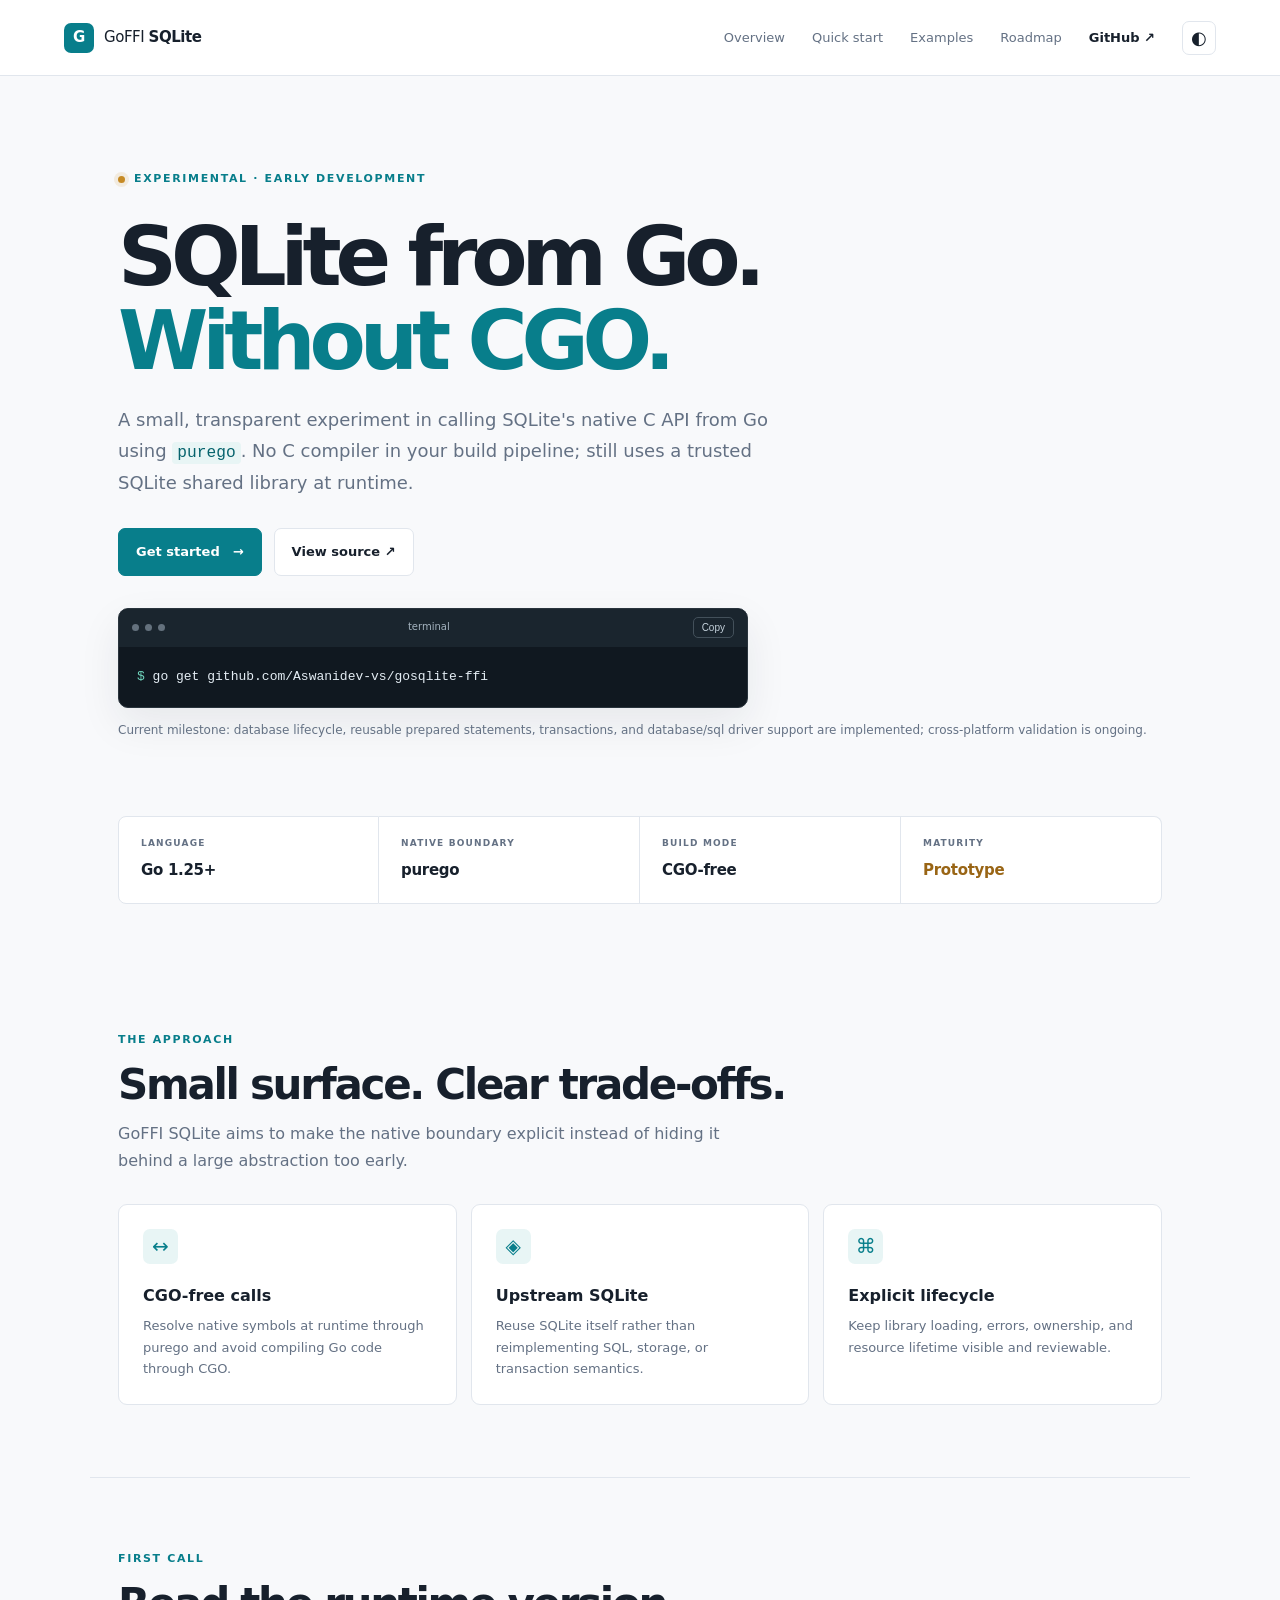
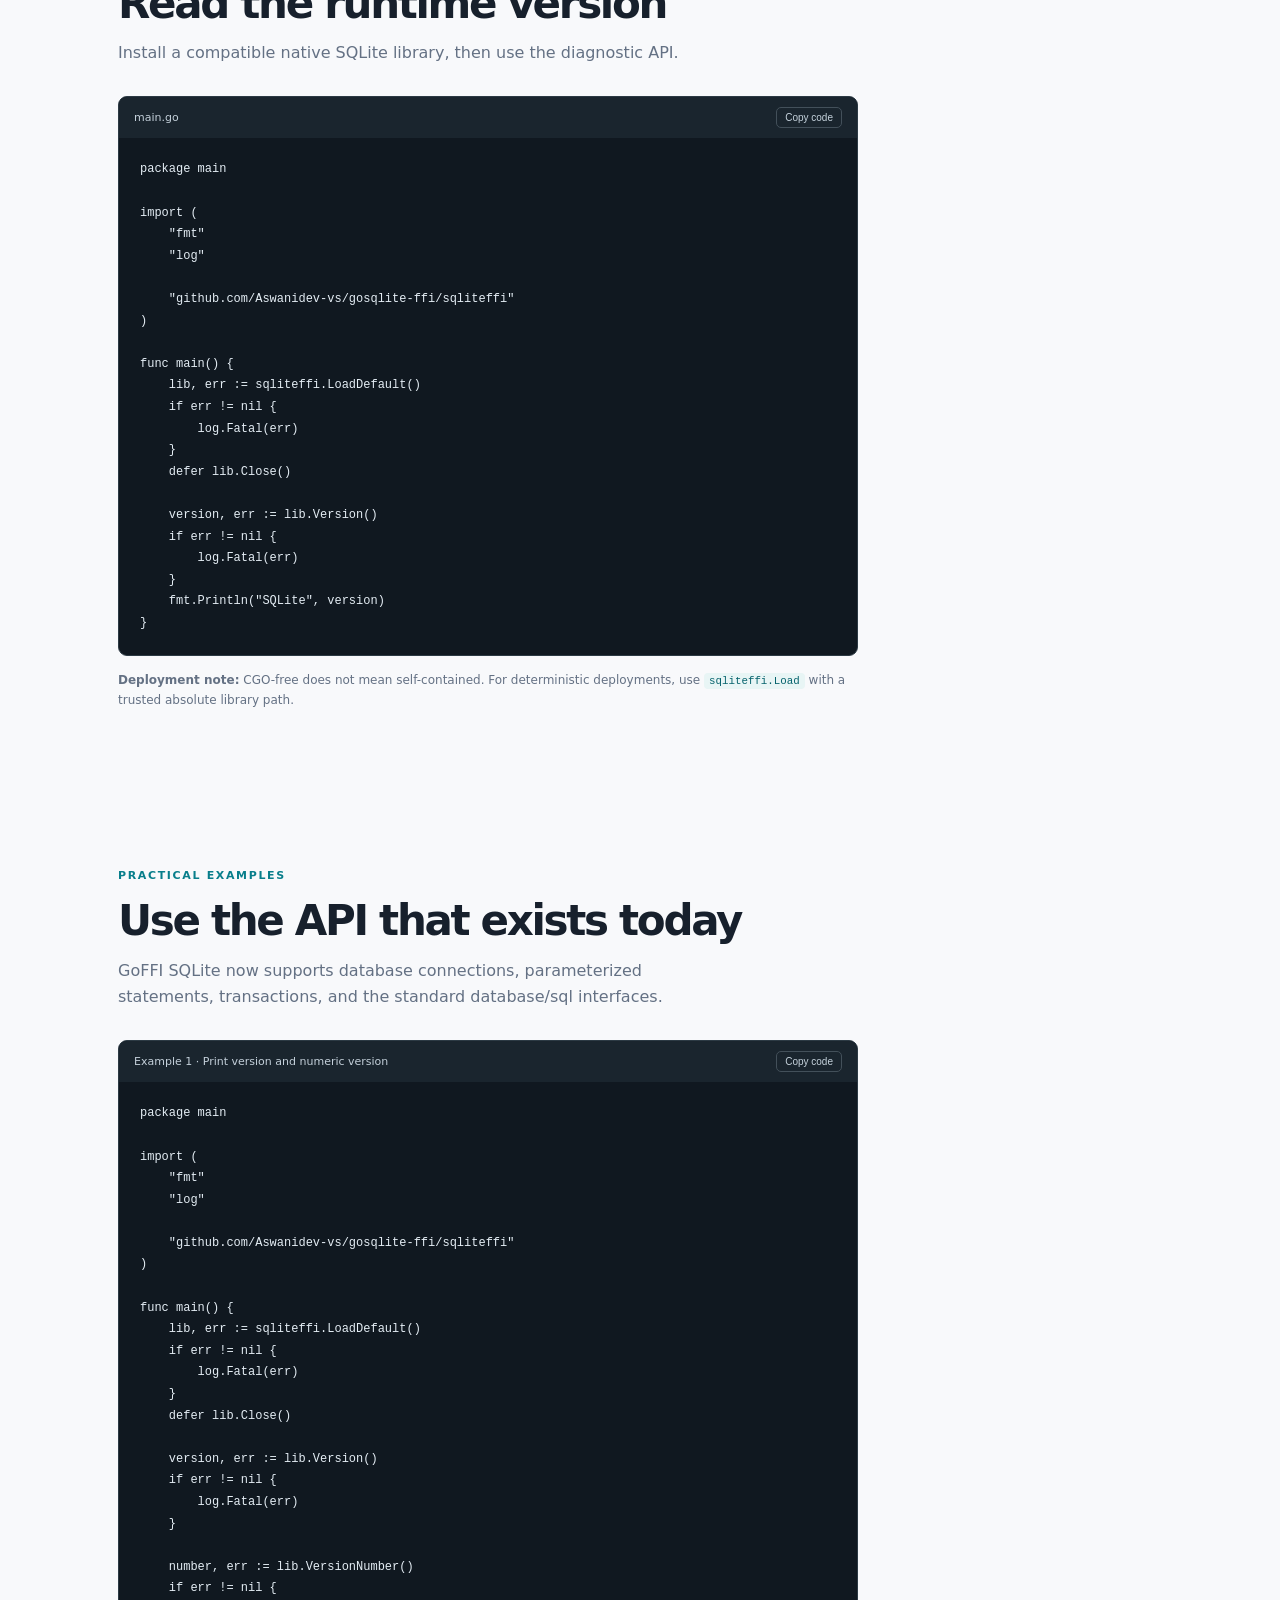
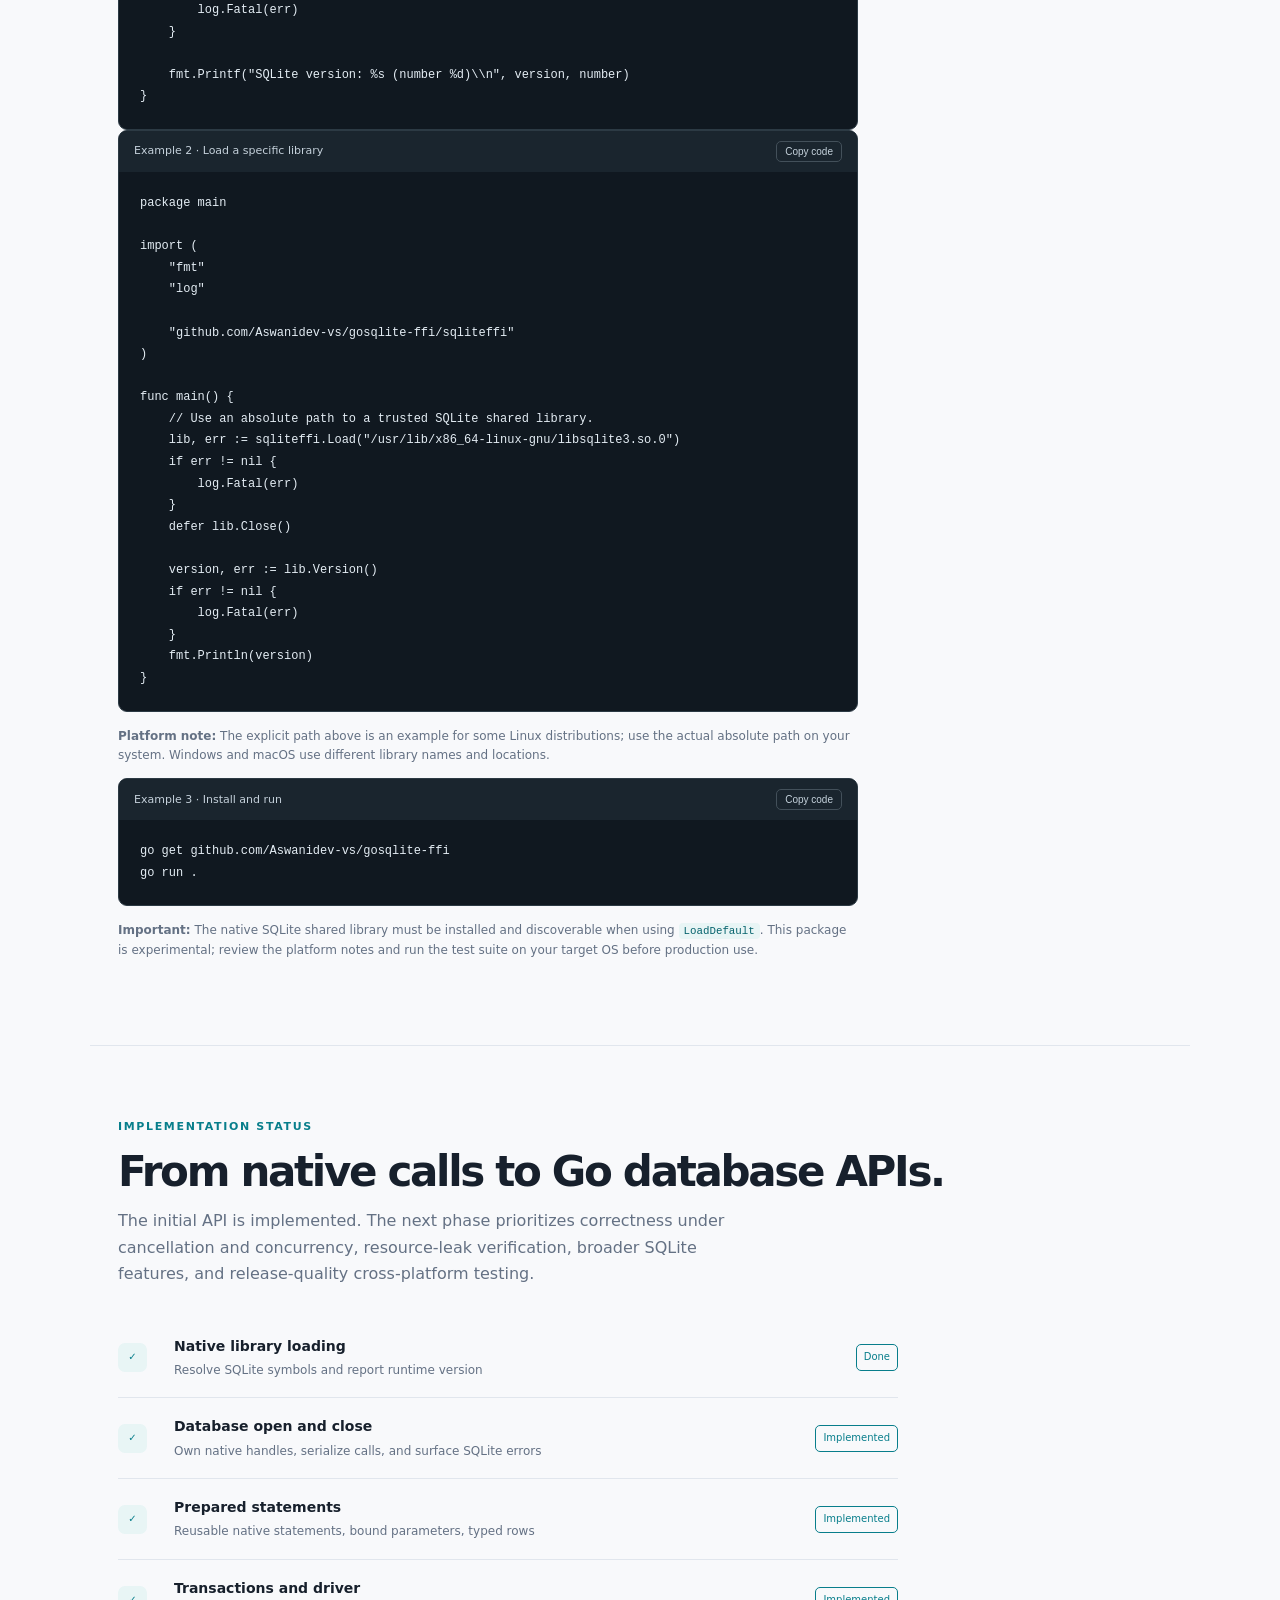
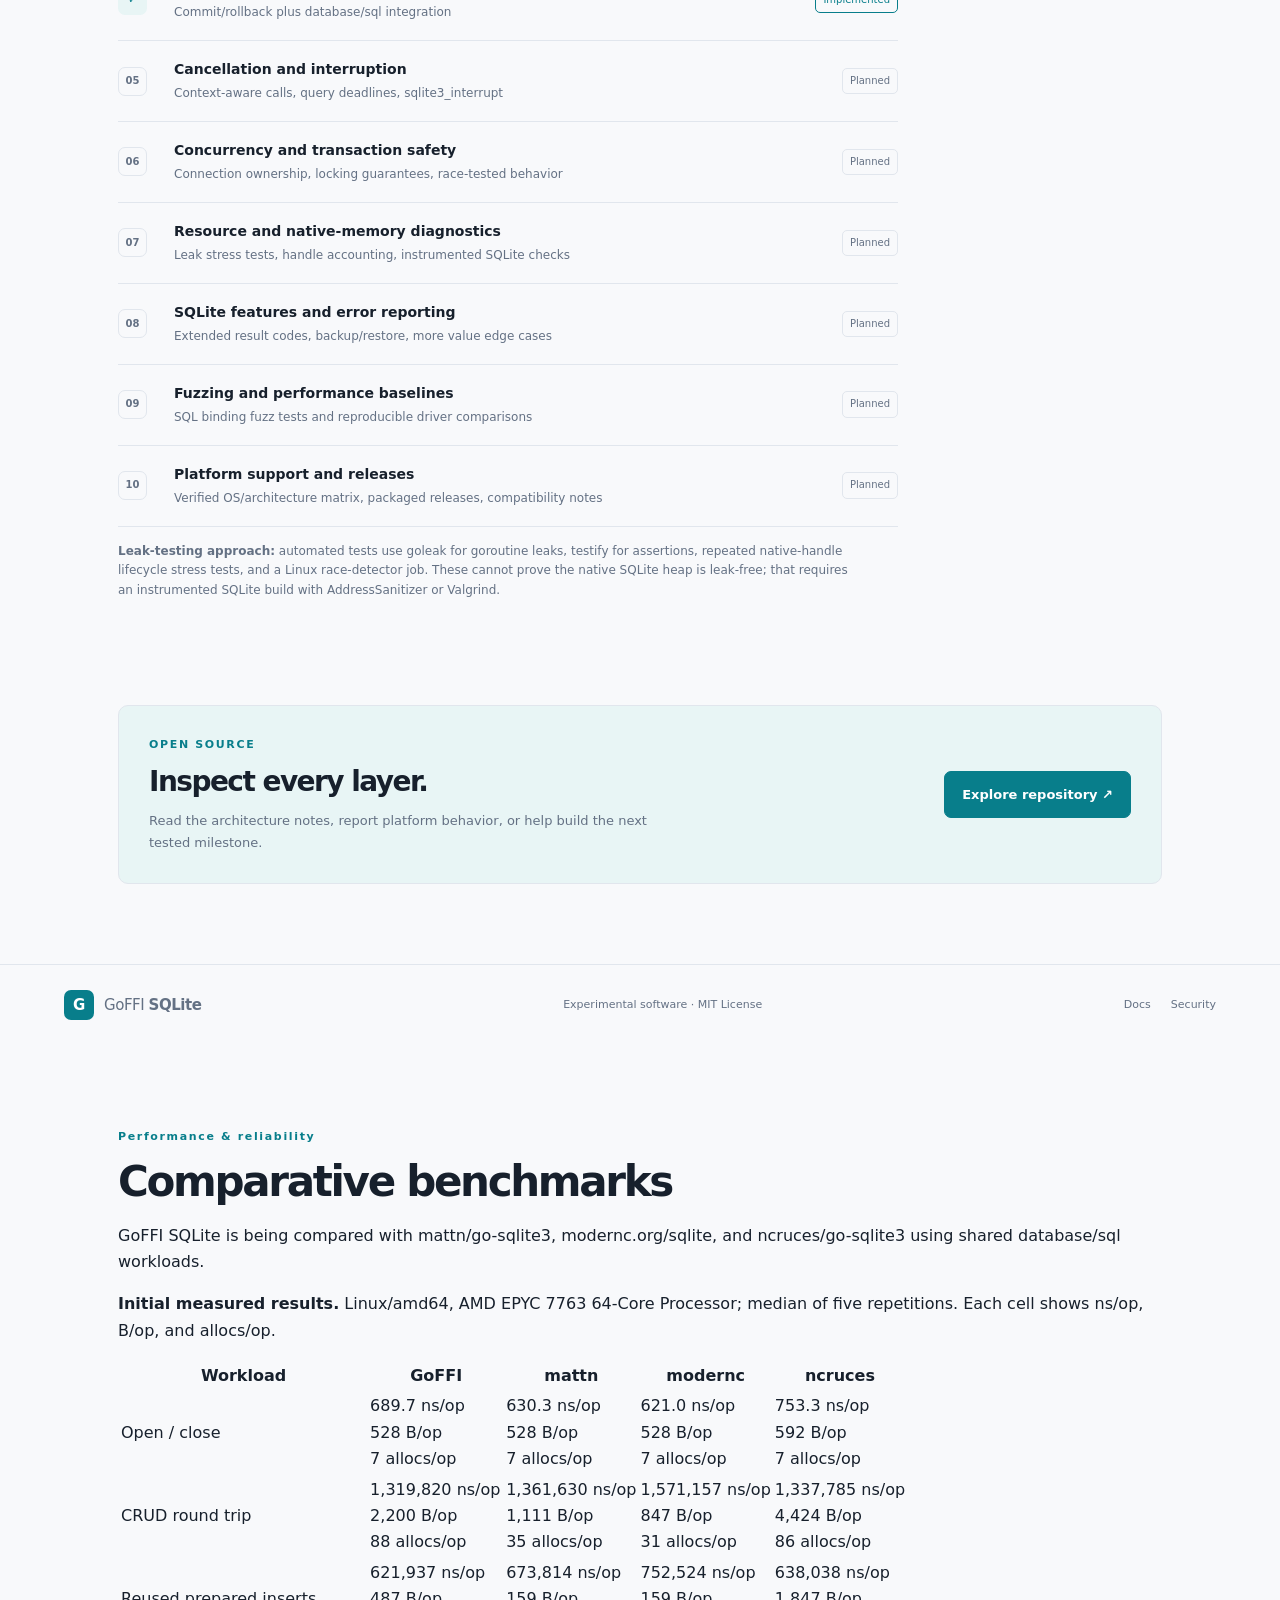
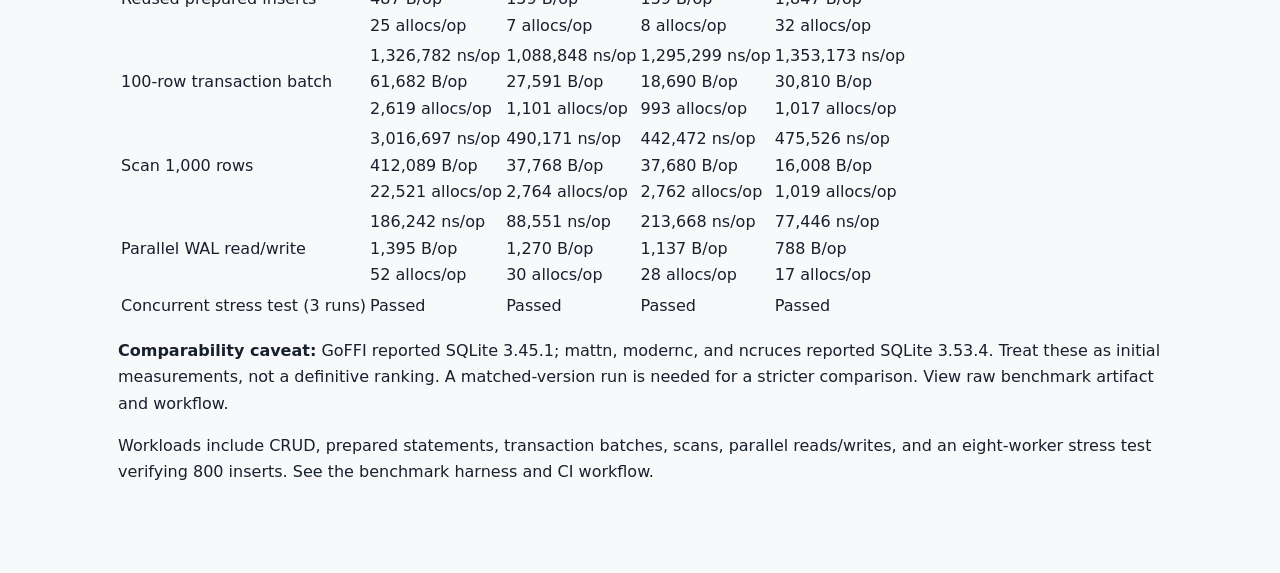
==== commit e3152399: "docs: publish measured comparative benchmark results" ====
--- a/site/index.html
+++ b/site/index.html
@@ -156,7 +156,7 @@
     <h2>Comparative benchmarks</h2>
     <p>GoFFI SQLite is being compared with mattn/go-sqlite3, modernc.org/sqlite, and ncruces/go-sqlite3 using shared database/sql workloads.</p>
   </div>
-  <p><strong>Initial measurements published.</strong> Linux/amd64, AMD EPYC 7763, Go stable; median of five benchmark repetitions. Cells show ns/op, B/op, and allocs/op.</p>
+  <p><strong>Initial measured results.</strong> Linux/amd64, AMD EPYC 7763 64-Core Processor; median of five repetitions. Each cell shows ns/op, B/op, and allocs/op.</p>
   <div class="table-wrap"><table>
     <thead><tr><th>Workload</th><th>GoFFI</th><th>mattn</th><th>modernc</th><th>ncruces</th></tr></thead>
     <tbody>
@@ -165,11 +165,11 @@
       <tr><td>Reused prepared inserts</td><td>621,937 ns/op<br>487 B/op<br>25 allocs/op</td><td>673,814 ns/op<br>159 B/op<br>7 allocs/op</td><td>752,524 ns/op<br>159 B/op<br>8 allocs/op</td><td>638,038 ns/op<br>1,847 B/op<br>32 allocs/op</td></tr>
       <tr><td>100-row transaction batch</td><td>1,326,782 ns/op<br>61,682 B/op<br>2,619 allocs/op</td><td>1,088,848 ns/op<br>27,591 B/op<br>1,101 allocs/op</td><td>1,295,299 ns/op<br>18,690 B/op<br>993 allocs/op</td><td>1,353,173 ns/op<br>30,810 B/op<br>1,017 allocs/op</td></tr>
       <tr><td>Scan 1,000 rows</td><td>3,016,697 ns/op<br>412,089 B/op<br>22,521 allocs/op</td><td>490,171 ns/op<br>37,768 B/op<br>2,764 allocs/op</td><td>442,472 ns/op<br>37,680 B/op<br>2,762 allocs/op</td><td>475,526 ns/op<br>16,008 B/op<br>1,019 allocs/op</td></tr>
-      <tr><td>Parallel WAL read/write</td><td>186,242 ns/op<br>1,395 B/op<br>52 allocs/op</td><td>88,551 ns/op<br>1,270 B/op<br>30 allocs/op</td><td>213,668 ns/op<br>1,137 B/op<br>28 allocs/op</td><td>77,671 ns/op<br>788 B/op<br>17 allocs/op</td></tr>
+      <tr><td>Parallel WAL read/write</td><td>186,242 ns/op<br>1,395 B/op<br>52 allocs/op</td><td>88,551 ns/op<br>1,270 B/op<br>30 allocs/op</td><td>213,668 ns/op<br>1,137 B/op<br>28 allocs/op</td><td>77,446 ns/op<br>788 B/op<br>17 allocs/op</td></tr>
       <tr><td>Concurrent stress test (3 runs)</td><td>Passed</td><td>Passed</td><td>Passed</td><td>Passed</td></tr>
     </tbody>
   </table></div>
-  <p><strong>Comparability caveat:</strong> GoFFI reported SQLite 3.45.1; the other three reported SQLite 3.53.4. These are initial measurements, not a definitive ranking. Re-run with matched SQLite runtime versions before drawing strict driver-level conclusions. <a href="https://github.com/Aswanidev-vs/gosqlite-ffi/actions/runs/38136727123">View raw benchmark artifact and workflow run</a>.</p>
+  <p><strong>Comparability caveat:</strong> GoFFI reported SQLite 3.45.1; mattn, modernc, and ncruces reported SQLite 3.53.4. Treat these as initial measurements, not a definitive ranking. A matched-version run is needed for a stricter comparison. <a href="https://github.com/Aswanidev-vs/gosqlite-ffi/actions/runs/38136727123">View raw benchmark artifact and workflow</a>.</p>
   <p>Workloads include CRUD, prepared statements, transaction batches, scans, parallel reads/writes, and an eight-worker stress test verifying 800 inserts. See the <a href="https://github.com/Aswanidev-vs/gosqlite-ffi/tree/main/benchmarks">benchmark harness</a> and <a href="https://github.com/Aswanidev-vs/gosqlite-ffi/actions/workflows/benchmarks.yml">CI workflow</a>.</p>
 
 </section>
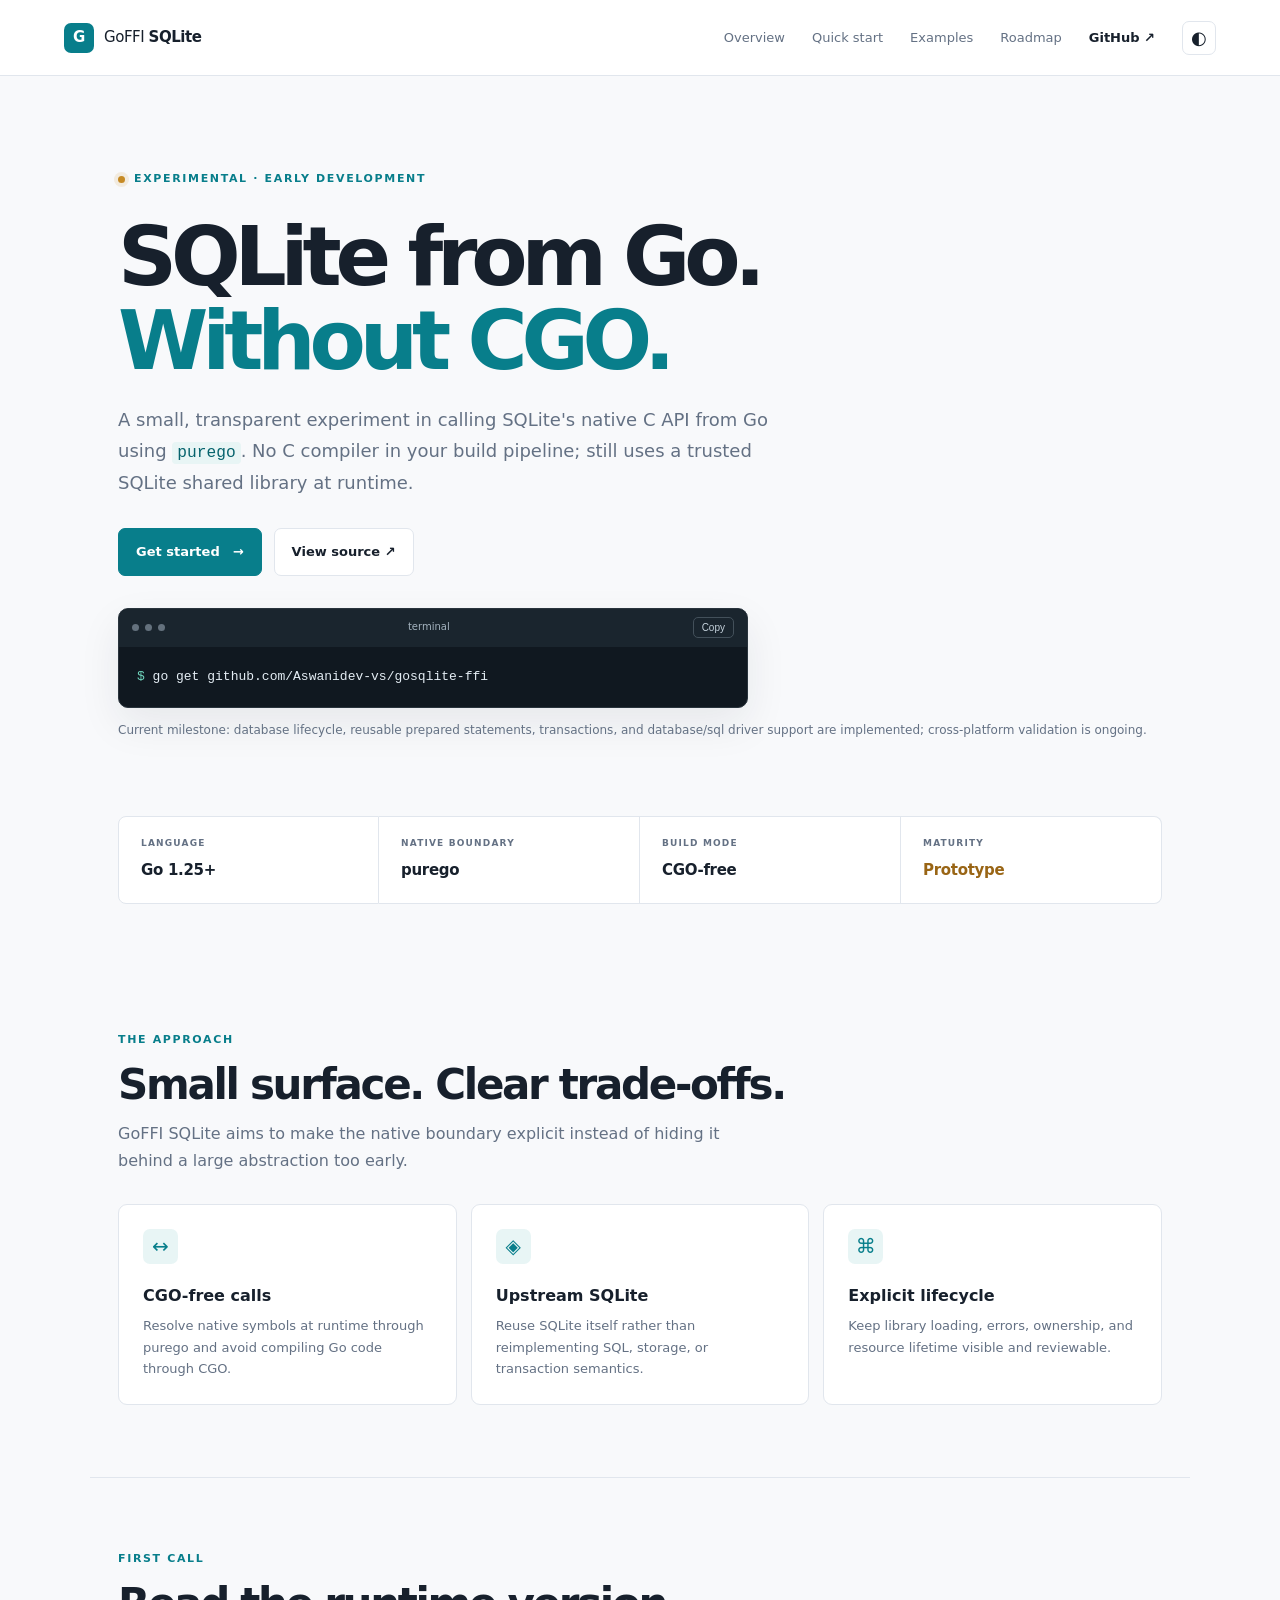
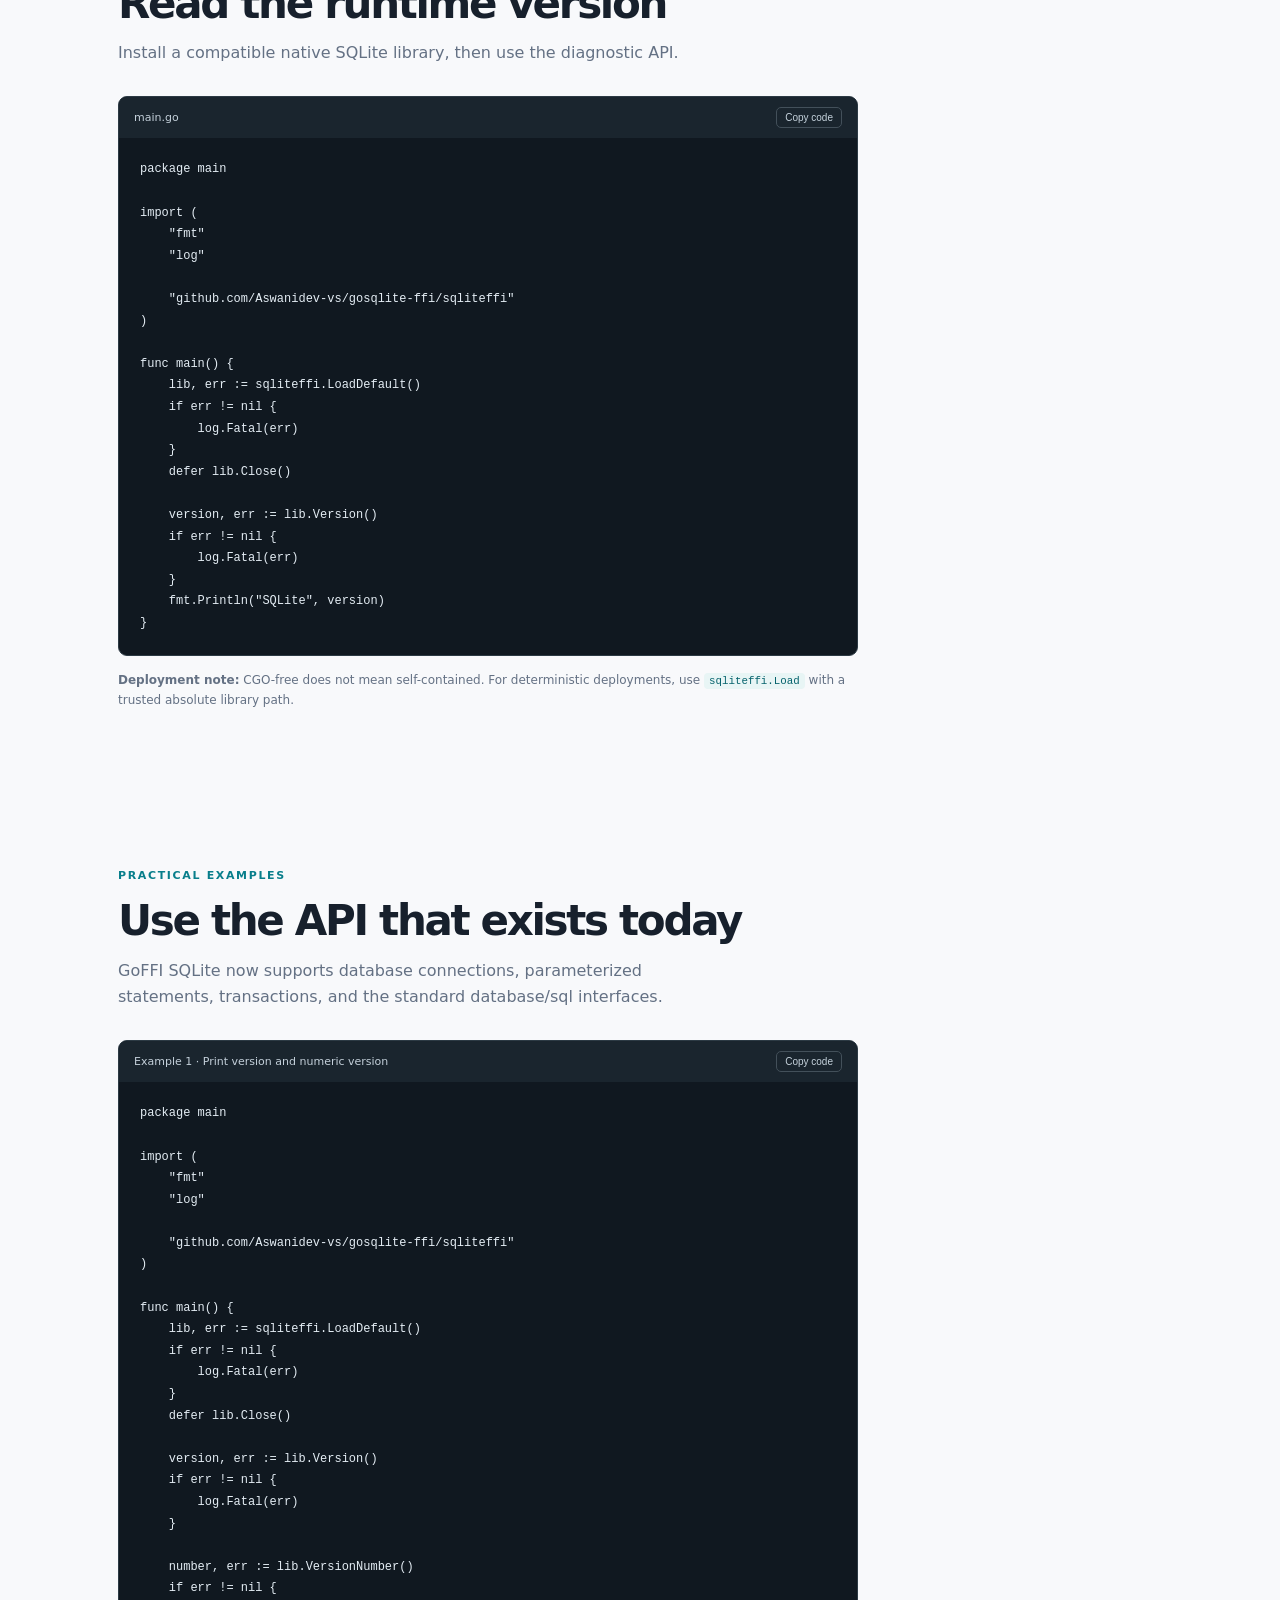
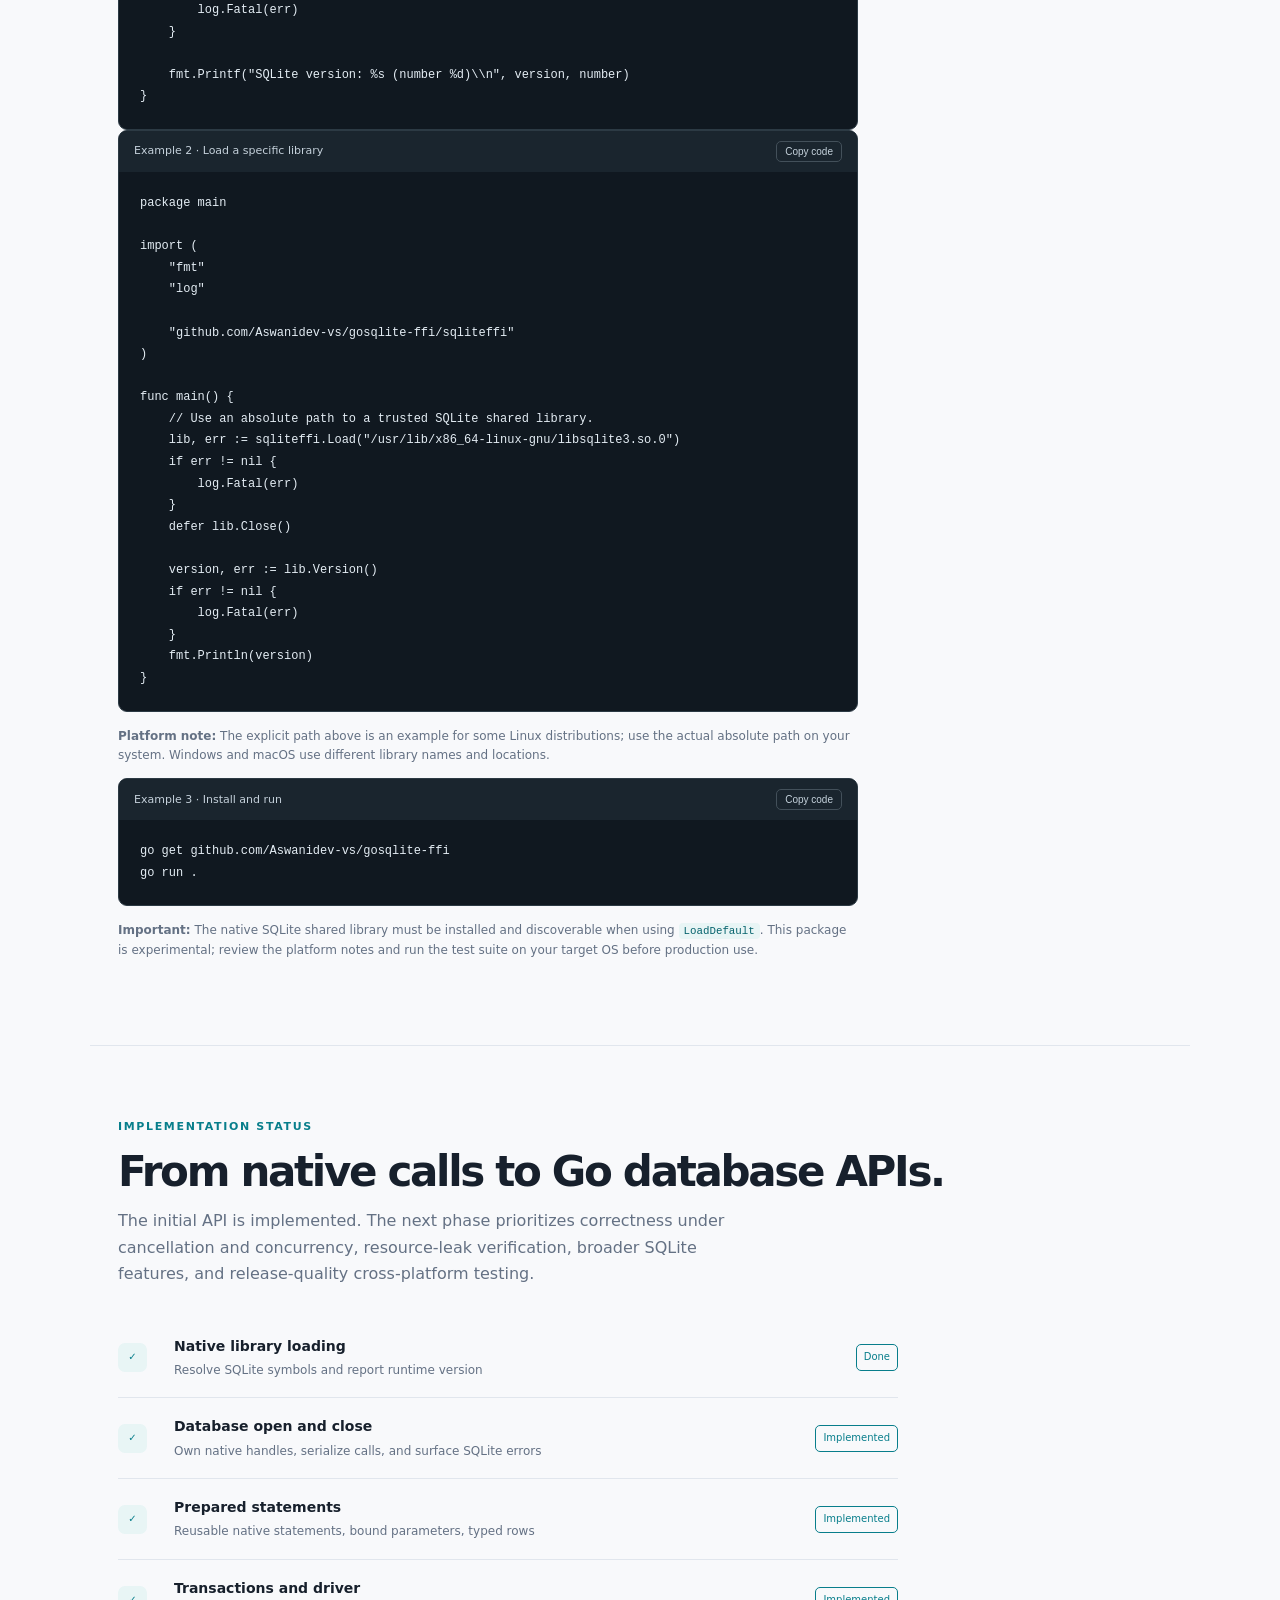
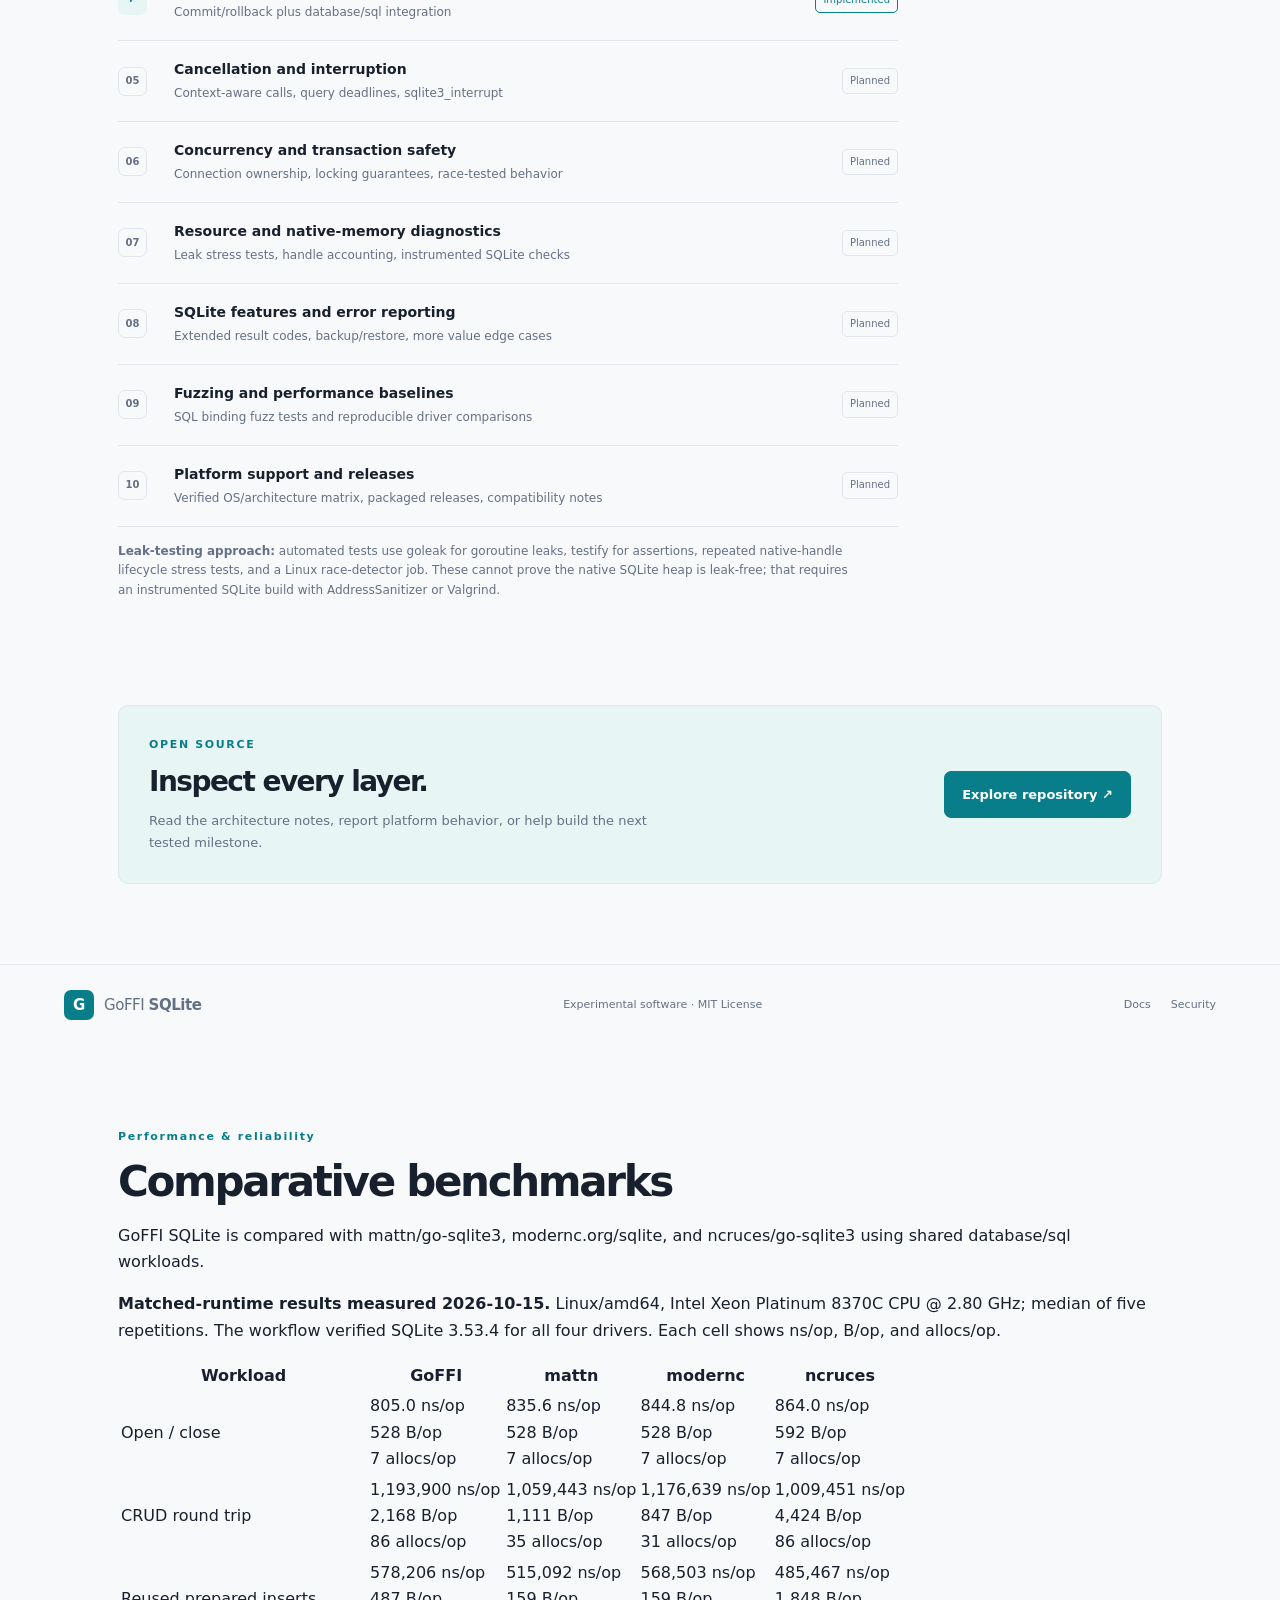
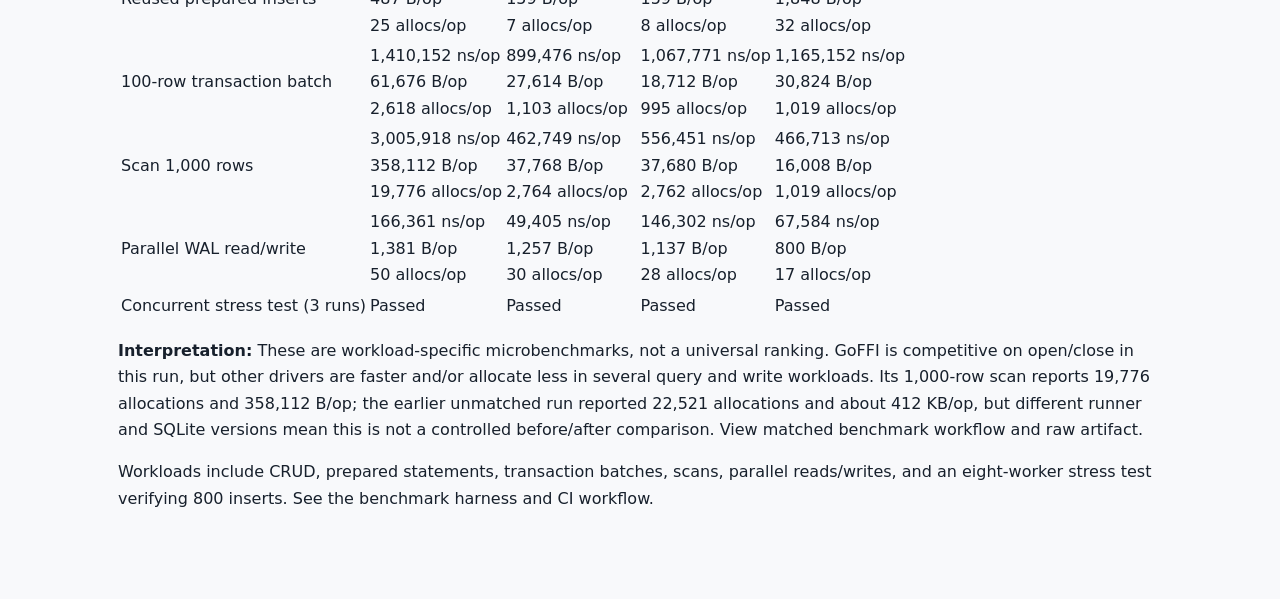
==== commit 87a71650: "docs: refresh website benchmark results" ====
--- a/site/index.html
+++ b/site/index.html
@@ -154,22 +154,22 @@
   <div class="section-heading">
     <p class="eyebrow">Performance &amp; reliability</p>
     <h2>Comparative benchmarks</h2>
-    <p>GoFFI SQLite is being compared with mattn/go-sqlite3, modernc.org/sqlite, and ncruces/go-sqlite3 using shared database/sql workloads.</p>
+    <p>GoFFI SQLite is compared with mattn/go-sqlite3, modernc.org/sqlite, and ncruces/go-sqlite3 using shared database/sql workloads.</p>
   </div>
-  <p><strong>Initial measured results.</strong> Linux/amd64, AMD EPYC 7763 64-Core Processor; median of five repetitions. Each cell shows ns/op, B/op, and allocs/op.</p>
+  <p><strong>Matched-runtime results measured 2026-10-15.</strong> Linux/amd64, Intel Xeon Platinum 8370C CPU @ 2.80 GHz; median of five repetitions. The workflow verified SQLite 3.53.4 for all four drivers. Each cell shows ns/op, B/op, and allocs/op.</p>
   <div class="table-wrap"><table>
     <thead><tr><th>Workload</th><th>GoFFI</th><th>mattn</th><th>modernc</th><th>ncruces</th></tr></thead>
     <tbody>
-      <tr><td>Open / close</td><td>689.7 ns/op<br>528 B/op<br>7 allocs/op</td><td>630.3 ns/op<br>528 B/op<br>7 allocs/op</td><td>621.0 ns/op<br>528 B/op<br>7 allocs/op</td><td>753.3 ns/op<br>592 B/op<br>7 allocs/op</td></tr>
-      <tr><td>CRUD round trip</td><td>1,319,820 ns/op<br>2,200 B/op<br>88 allocs/op</td><td>1,361,630 ns/op<br>1,111 B/op<br>35 allocs/op</td><td>1,571,157 ns/op<br>847 B/op<br>31 allocs/op</td><td>1,337,785 ns/op<br>4,424 B/op<br>86 allocs/op</td></tr>
-      <tr><td>Reused prepared inserts</td><td>621,937 ns/op<br>487 B/op<br>25 allocs/op</td><td>673,814 ns/op<br>159 B/op<br>7 allocs/op</td><td>752,524 ns/op<br>159 B/op<br>8 allocs/op</td><td>638,038 ns/op<br>1,847 B/op<br>32 allocs/op</td></tr>
-      <tr><td>100-row transaction batch</td><td>1,326,782 ns/op<br>61,682 B/op<br>2,619 allocs/op</td><td>1,088,848 ns/op<br>27,591 B/op<br>1,101 allocs/op</td><td>1,295,299 ns/op<br>18,690 B/op<br>993 allocs/op</td><td>1,353,173 ns/op<br>30,810 B/op<br>1,017 allocs/op</td></tr>
-      <tr><td>Scan 1,000 rows</td><td>3,016,697 ns/op<br>412,089 B/op<br>22,521 allocs/op</td><td>490,171 ns/op<br>37,768 B/op<br>2,764 allocs/op</td><td>442,472 ns/op<br>37,680 B/op<br>2,762 allocs/op</td><td>475,526 ns/op<br>16,008 B/op<br>1,019 allocs/op</td></tr>
-      <tr><td>Parallel WAL read/write</td><td>186,242 ns/op<br>1,395 B/op<br>52 allocs/op</td><td>88,551 ns/op<br>1,270 B/op<br>30 allocs/op</td><td>213,668 ns/op<br>1,137 B/op<br>28 allocs/op</td><td>77,446 ns/op<br>788 B/op<br>17 allocs/op</td></tr>
+      <tr><td>Open / close</td><td>805.0 ns/op<br>528 B/op<br>7 allocs/op</td><td>835.6 ns/op<br>528 B/op<br>7 allocs/op</td><td>844.8 ns/op<br>528 B/op<br>7 allocs/op</td><td>864.0 ns/op<br>592 B/op<br>7 allocs/op</td></tr>
+      <tr><td>CRUD round trip</td><td>1,193,900 ns/op<br>2,168 B/op<br>86 allocs/op</td><td>1,059,443 ns/op<br>1,111 B/op<br>35 allocs/op</td><td>1,176,639 ns/op<br>847 B/op<br>31 allocs/op</td><td>1,009,451 ns/op<br>4,424 B/op<br>86 allocs/op</td></tr>
+      <tr><td>Reused prepared inserts</td><td>578,206 ns/op<br>487 B/op<br>25 allocs/op</td><td>515,092 ns/op<br>159 B/op<br>7 allocs/op</td><td>568,503 ns/op<br>159 B/op<br>8 allocs/op</td><td>485,467 ns/op<br>1,848 B/op<br>32 allocs/op</td></tr>
+      <tr><td>100-row transaction batch</td><td>1,410,152 ns/op<br>61,676 B/op<br>2,618 allocs/op</td><td>899,476 ns/op<br>27,614 B/op<br>1,103 allocs/op</td><td>1,067,771 ns/op<br>18,712 B/op<br>995 allocs/op</td><td>1,165,152 ns/op<br>30,824 B/op<br>1,019 allocs/op</td></tr>
+      <tr><td>Scan 1,000 rows</td><td>3,005,918 ns/op<br>358,112 B/op<br>19,776 allocs/op</td><td>462,749 ns/op<br>37,768 B/op<br>2,764 allocs/op</td><td>556,451 ns/op<br>37,680 B/op<br>2,762 allocs/op</td><td>466,713 ns/op<br>16,008 B/op<br>1,019 allocs/op</td></tr>
+      <tr><td>Parallel WAL read/write</td><td>166,361 ns/op<br>1,381 B/op<br>50 allocs/op</td><td>49,405 ns/op<br>1,257 B/op<br>30 allocs/op</td><td>146,302 ns/op<br>1,137 B/op<br>28 allocs/op</td><td>67,584 ns/op<br>800 B/op<br>17 allocs/op</td></tr>
       <tr><td>Concurrent stress test (3 runs)</td><td>Passed</td><td>Passed</td><td>Passed</td><td>Passed</td></tr>
     </tbody>
   </table></div>
-  <p><strong>Comparability caveat:</strong> GoFFI reported SQLite 3.45.1; mattn, modernc, and ncruces reported SQLite 3.53.4. Treat these as initial measurements, not a definitive ranking. A matched-version run is needed for a stricter comparison. <a href="https://github.com/Aswanidev-vs/gosqlite-ffi/actions/runs/38136727123">View raw benchmark artifact and workflow</a>.</p>
+  <p><strong>Interpretation:</strong> These are workload-specific microbenchmarks, not a universal ranking. GoFFI is competitive on open/close in this run, but other drivers are faster and/or allocate less in several query and write workloads. Its 1,000-row scan reports 19,776 allocations and 358,112 B/op; the earlier unmatched run reported 22,521 allocations and about 412 KB/op, but different runner and SQLite versions mean this is not a controlled before/after comparison. <a href="https://github.com/Aswanidev-vs/gosqlite-ffi/actions/runs/38676334220">View matched benchmark workflow and raw artifact</a>.</p>
   <p>Workloads include CRUD, prepared statements, transaction batches, scans, parallel reads/writes, and an eight-worker stress test verifying 800 inserts. See the <a href="https://github.com/Aswanidev-vs/gosqlite-ffi/tree/main/benchmarks">benchmark harness</a> and <a href="https://github.com/Aswanidev-vs/gosqlite-ffi/actions/workflows/benchmarks.yml">CI workflow</a>.</p>
 
 </section>
